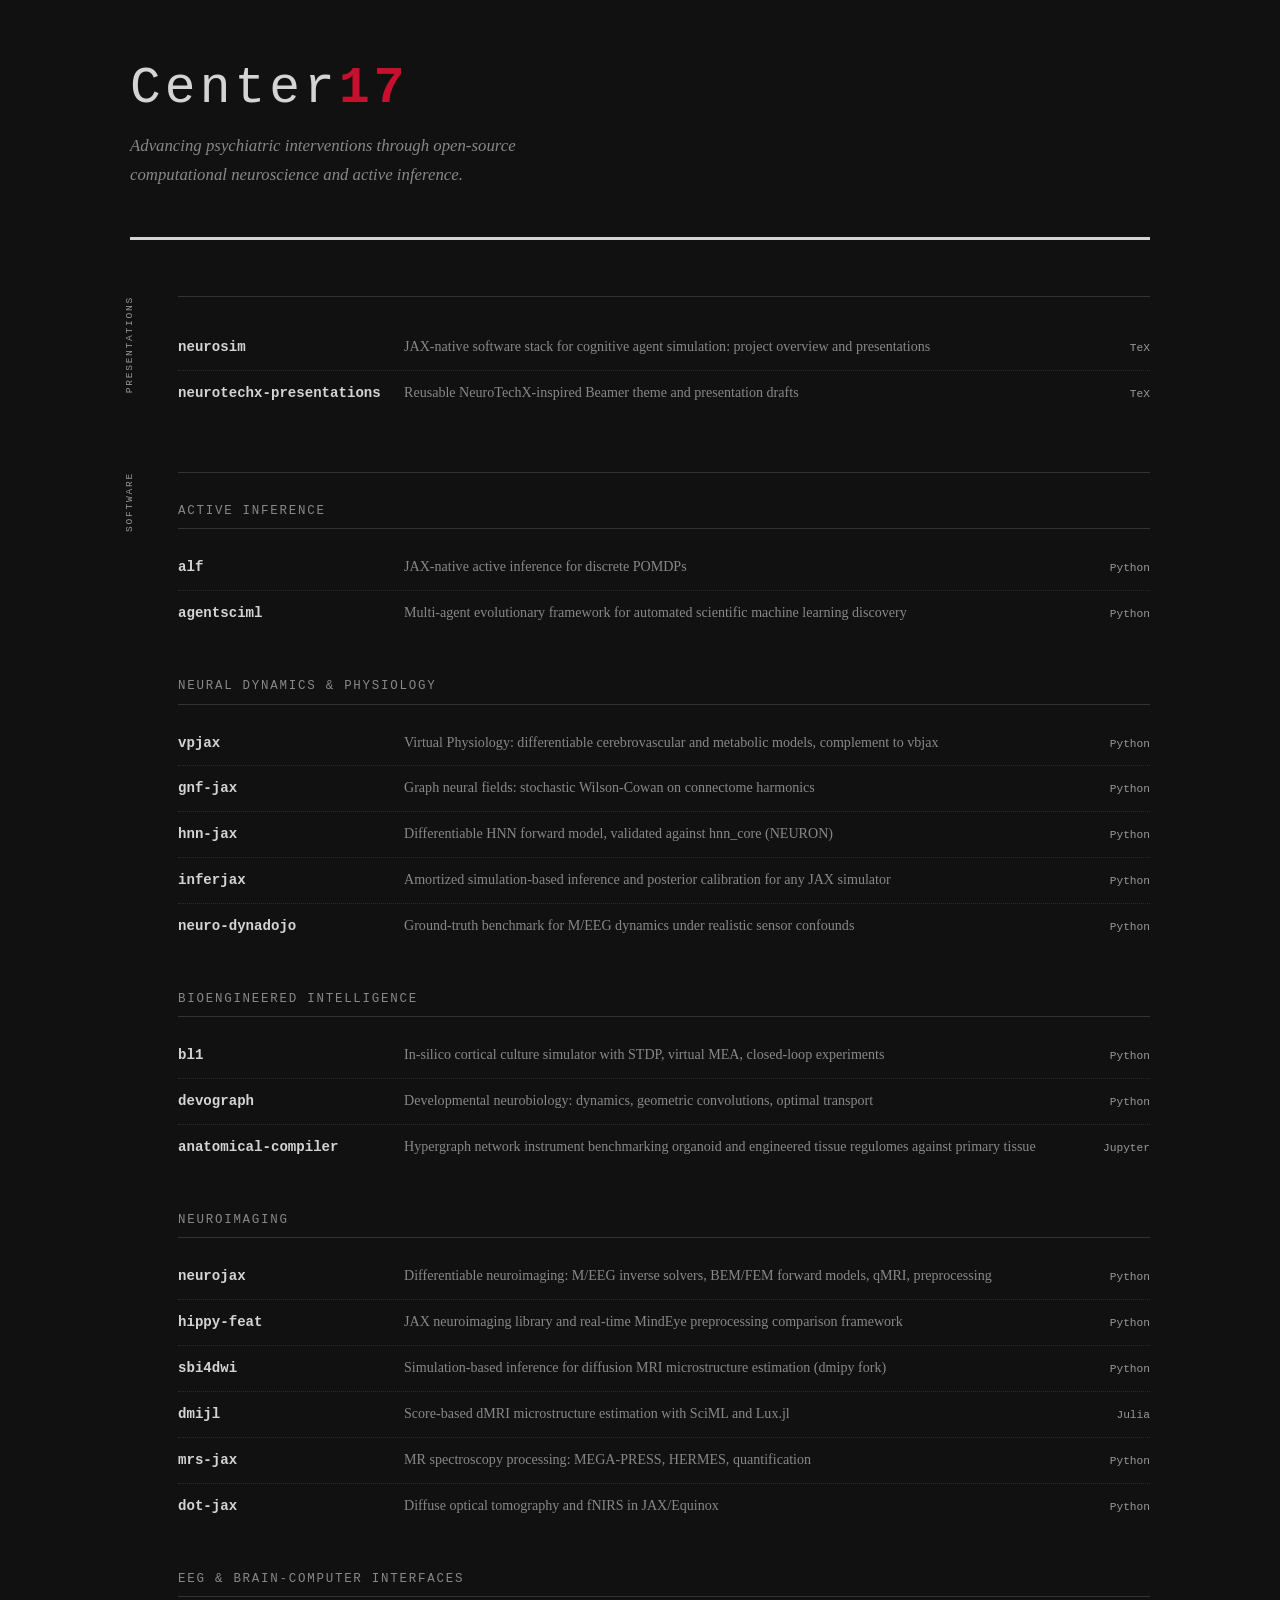
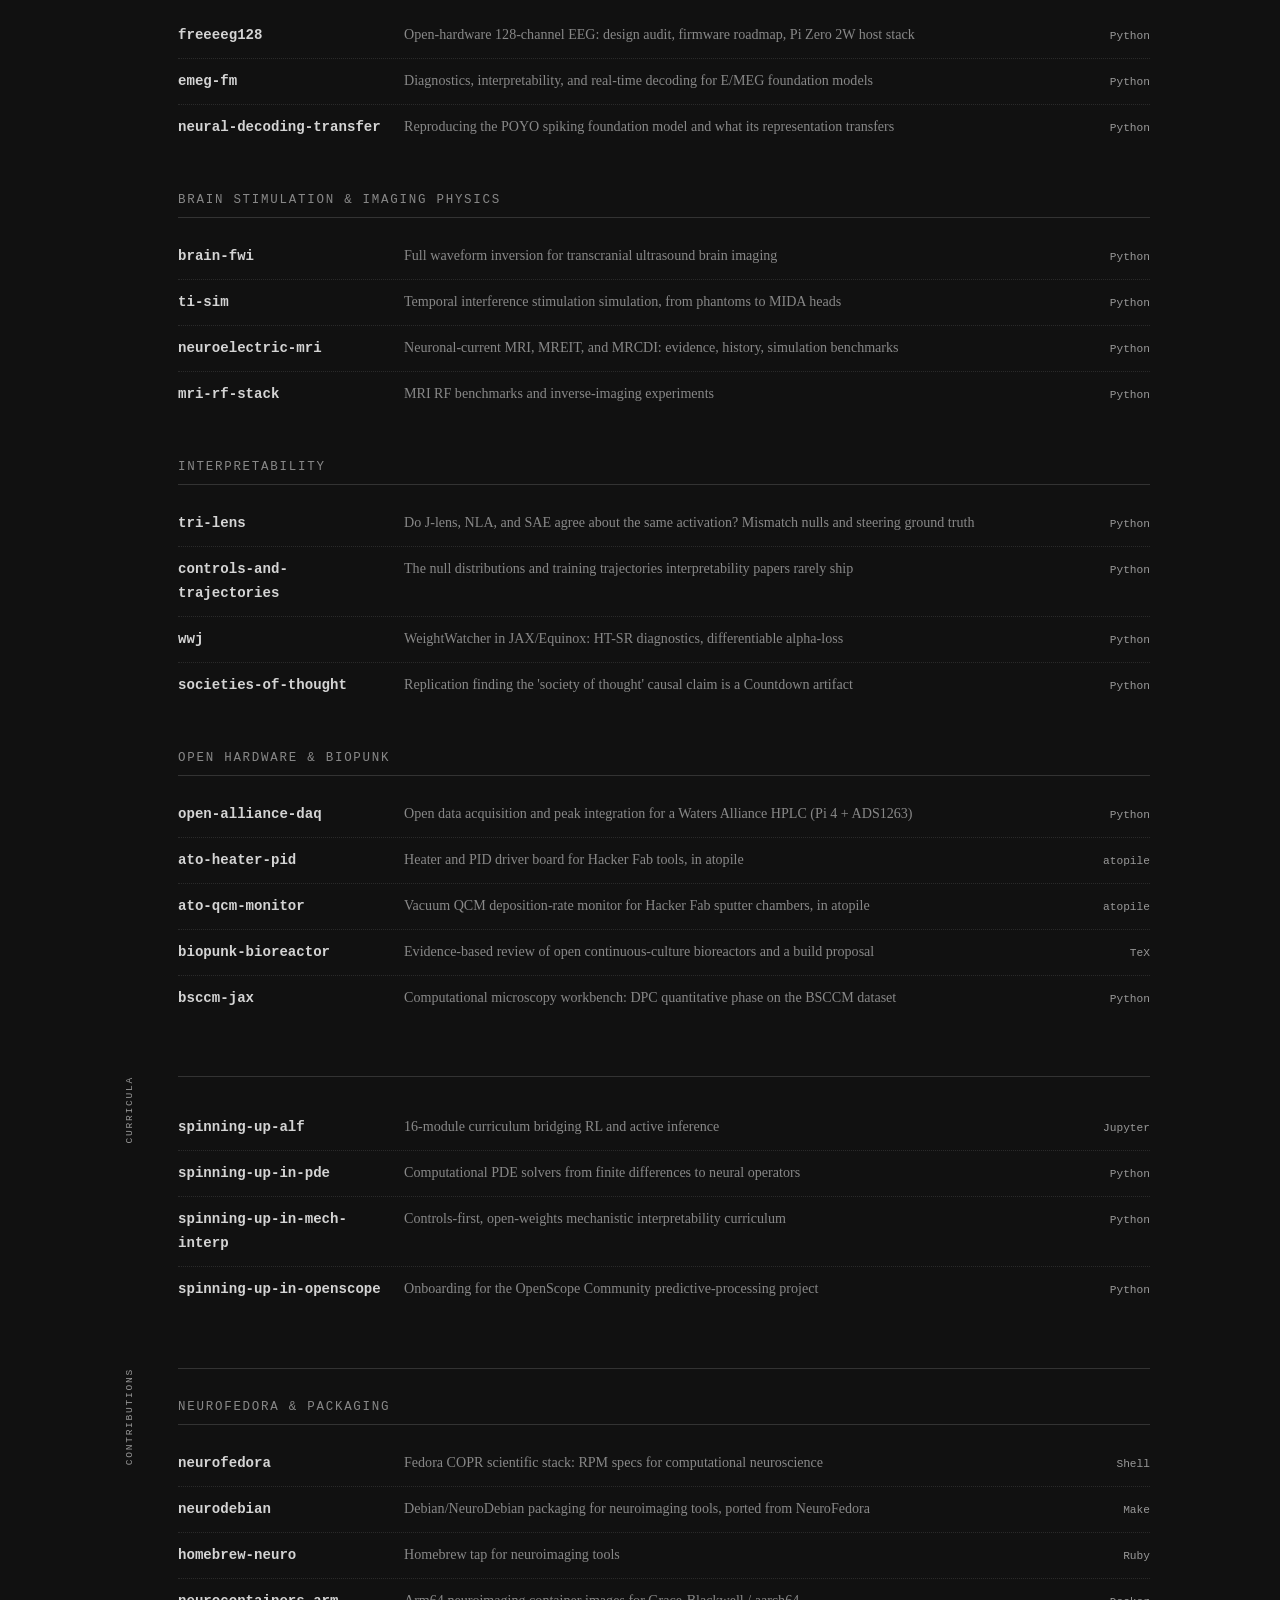
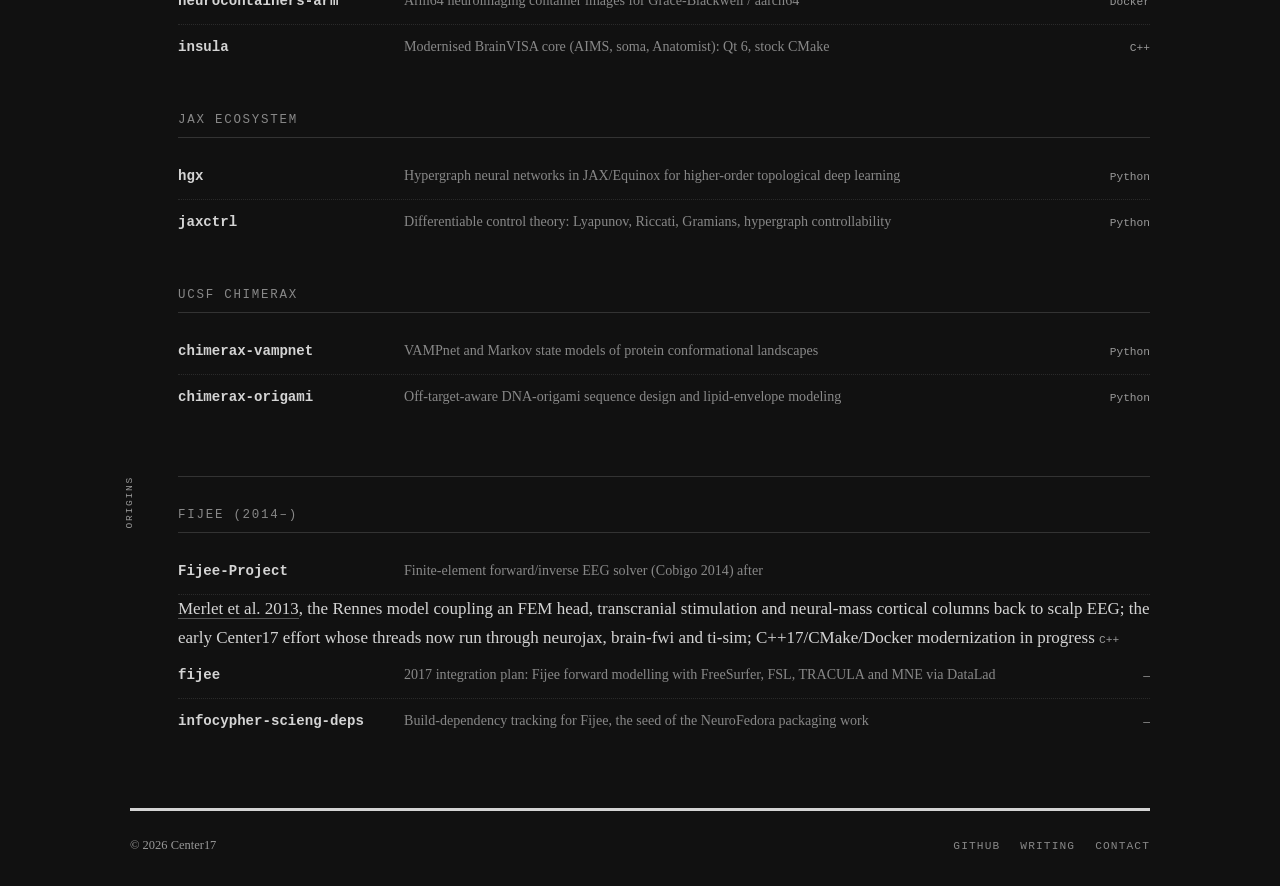
==== index.html @ ebf03fa2 "Cite Merlet et al. 2013 as the basis of Fijee Co-Authored-By: Claude Fable 5.1 <noreply@anthropic.co" ====
<!DOCTYPE html>
<html lang="en">
<head>
  <meta charset="UTF-8">
  <meta name="viewport" content="width=device-width, initial-scale=1.0">
  <title>Center17 — Advancing Psychiatric Interventions</title>
  <meta name="description" content="Center17: open-source software for advancing psychiatric interventions through computational neuroscience, active inference, and neuroimaging.">
  <style>
    @font-face {
      font-family: 'System';
      src: local('Iosevka'), local('PragmataPro'), local('IBM Plex Mono'), local('SF Mono'), local('Menlo'), local('Consolas');
    }

    * { margin: 0; padding: 0; box-sizing: border-box; }

    body {
      background: #111111;
      color: #d4d4d4;
      font-family: 'Palatino Linotype', Palatino, 'Book Antiqua', Georgia, serif;
      font-size: 17px;
      line-height: 1.7;
      -webkit-font-smoothing: antialiased;
    }

    ::selection {
      background: #c8102e;
      color: #fff;
    }

    a {
      color: inherit;
      text-decoration: none;
      border-bottom: 1px solid #555;
      transition: border-color 0.15s;
    }

    a:hover { border-bottom-color: #c8102e; }

    /* Layout: asymmetric two-column inspired by research posters */
    .page {
      max-width: 1100px;
      margin: 0 auto;
      padding: 60px 40px 80px;
    }

    /* Masthead */
    .masthead {
      padding-bottom: 48px;
      border-bottom: 3px solid #d4d4d4;
      margin-bottom: 56px;
    }

    .masthead h1 {
      font-family: 'System', 'IBM Plex Mono', 'SF Mono', Menlo, Consolas, monospace;
      font-size: 3.2rem;
      font-weight: 400;
      letter-spacing: 0.08em;
      line-height: 1.1;
      margin-bottom: 16px;
    }

    .masthead h1 .num {
      font-weight: 700;
      color: #c8102e;
    }

    .subtitle {
      font-size: 1.05rem;
      font-style: italic;
      color: #888;
      max-width: 420px;
    }

/* Section headings — rotated margin labels */
    .section {
      position: relative;
      margin-bottom: 56px;
      padding-left: 48px;
    }

    .section-label {
      position: absolute;
      left: -8px;
      top: 0;
      font-family: 'System', 'IBM Plex Mono', 'SF Mono', Menlo, Consolas, monospace;
      font-size: 0.6rem;
      text-transform: uppercase;
      letter-spacing: 0.18em;
      color: #999;
      writing-mode: vertical-lr;
      transform: rotate(180deg);
      white-space: nowrap;
    }

    .section-rule {
      width: 100%;
      height: 1px;
      background: #333;
      margin-bottom: 28px;
    }

    /* Category headers */
    .category {
      margin-bottom: 40px;
    }

    .category h3 {
      font-family: 'System', 'IBM Plex Mono', 'SF Mono', Menlo, Consolas, monospace;
      font-size: 0.78rem;
      font-weight: 400;
      text-transform: uppercase;
      letter-spacing: 0.14em;
      color: #888;
      margin-bottom: 16px;
      padding-bottom: 6px;
      border-bottom: 1px solid #333;
    }

    /* Project entries — tabular/index style, not cards */
    .project {
      display: grid;
      grid-template-columns: 210px 1fr 70px;
      gap: 16px;
      padding: 10px 0;
      border-bottom: 1px dotted #2a2a2a;
      align-items: baseline;
      text-decoration: none;
    }

    .project:last-child { border-bottom: none; }

    .project:hover .project-name { color: #c8102e; }

    .project-name {
      font-family: 'System', 'IBM Plex Mono', 'SF Mono', Menlo, Consolas, monospace;
      font-size: 0.88rem;
      font-weight: 700;
      transition: color 0.15s;
      overflow-wrap: anywhere;
    }

    .project-desc {
      font-size: 0.88rem;
      color: #888;
    }

    .project-lang {
      font-family: 'System', 'IBM Plex Mono', 'SF Mono', Menlo, Consolas, monospace;
      font-size: 0.7rem;
      color: #999;
      text-align: right;
    }

/* Footer */
    footer {
      margin-top: 64px;
      padding-top: 24px;
      border-top: 3px solid #d4d4d4;
      display: flex;
      justify-content: space-between;
      align-items: baseline;
      font-size: 0.78rem;
      color: #999;
    }

    footer nav {
      display: flex;
      gap: 20px;
    }

    footer nav a {
      font-family: 'System', 'IBM Plex Mono', 'SF Mono', Menlo, Consolas, monospace;
      font-size: 0.7rem;
      text-transform: uppercase;
      letter-spacing: 0.1em;
      color: #888;
      border-bottom: none;
    }

    footer nav a:hover { color: #c8102e; }

    /* Responsive */
    @media (max-width: 700px) {
      .page { padding: 32px 20px 48px; }

      .masthead {
        grid-template-columns: 1fr;
        gap: 24px;
      }

      .masthead h1 { font-size: 2.2rem; }

      .section { padding-left: 0; }

      .section-label {
        position: static;
        writing-mode: horizontal-tb;
        transform: none;
        margin-bottom: 12px;
        display: block;
      }

      .project {
        grid-template-columns: 1fr;
        gap: 2px;
        padding: 12px 0;
      }

      .project-lang { text-align: left; }

      footer { flex-direction: column; gap: 12px; }
    }
  </style>
</head>
<body>

<div class="page">
  <header class="masthead">
    <div>
      <h1>Center<span class="num">17</span></h1>
      <p class="subtitle">Advancing psychiatric interventions through open-source computational neuroscience and active inference.</p>
    </div>
  </header>

  <div class="section">
    <span class="section-label">Presentations</span>
    <div class="section-rule"></div>

    <div class="category">
      <a class="project" href="https://github.com/m9h/neurosim">
        <span class="project-name">neurosim</span>
        <span class="project-desc">JAX-native software stack for cognitive agent simulation: project overview and presentations</span>
        <span class="project-lang">TeX</span>
      </a>
      <a class="project" href="https://github.com/m9h/neurotechx-presentations">
        <span class="project-name">neurotechx-presentations</span>
        <span class="project-desc">Reusable NeuroTechX-inspired Beamer theme and presentation drafts</span>
        <span class="project-lang">TeX</span>
      </a>
    </div>
  </div>

  <div class="section">
    <span class="section-label">Software</span>
    <div class="section-rule"></div>

    <div class="category">
      <h3>Active Inference</h3>
      <a class="project" href="https://github.com/m9h/alf">
        <span class="project-name">alf</span>
        <span class="project-desc">JAX-native active inference for discrete POMDPs</span>
        <span class="project-lang">Python</span>
      </a>
      <a class="project" href="https://github.com/m9h/agentsciml">
        <span class="project-name">agentsciml</span>
        <span class="project-desc">Multi-agent evolutionary framework for automated scientific machine learning discovery</span>
        <span class="project-lang">Python</span>
      </a>
    </div>

    <div class="category">
      <h3>Neural Dynamics &amp; Physiology</h3>
      <a class="project" href="https://github.com/m9h/vpjax">
        <span class="project-name">vpjax</span>
        <span class="project-desc">Virtual Physiology: differentiable cerebrovascular and metabolic models, complement to vbjax</span>
        <span class="project-lang">Python</span>
      </a>
      <a class="project" href="https://github.com/m9h/gnf-jax">
        <span class="project-name">gnf-jax</span>
        <span class="project-desc">Graph neural fields: stochastic Wilson-Cowan on connectome harmonics</span>
        <span class="project-lang">Python</span>
      </a>
      <a class="project" href="https://github.com/m9h/hnn-jax">
        <span class="project-name">hnn-jax</span>
        <span class="project-desc">Differentiable HNN forward model, validated against hnn_core (NEURON)</span>
        <span class="project-lang">Python</span>
      </a>
      <a class="project" href="https://github.com/m9h/inferjax">
        <span class="project-name">inferjax</span>
        <span class="project-desc">Amortized simulation-based inference and posterior calibration for any JAX simulator</span>
        <span class="project-lang">Python</span>
      </a>
      <a class="project" href="https://github.com/m9h/neuro-dynadojo">
        <span class="project-name">neuro-dynadojo</span>
        <span class="project-desc">Ground-truth benchmark for M/EEG dynamics under realistic sensor confounds</span>
        <span class="project-lang">Python</span>
      </a>
    </div>

    <div class="category">
      <h3>Bioengineered Intelligence</h3>
      <a class="project" href="https://github.com/m9h/bl1">
        <span class="project-name">bl1</span>
        <span class="project-desc">In-silico cortical culture simulator with STDP, virtual MEA, closed-loop experiments</span>
        <span class="project-lang">Python</span>
      </a>
      <a class="project" href="https://github.com/m9h/devograph">
        <span class="project-name">devograph</span>
        <span class="project-desc">Developmental neurobiology: dynamics, geometric convolutions, optimal transport</span>
        <span class="project-lang">Python</span>
      </a>
      <a class="project" href="https://github.com/m9h/anatomical-compiler">
        <span class="project-name">anatomical-compiler</span>
        <span class="project-desc">Hypergraph network instrument benchmarking organoid and engineered tissue regulomes against primary tissue</span>
        <span class="project-lang">Jupyter</span>
      </a>
    </div>

    <div class="category">
      <h3>Neuroimaging</h3>
      <a class="project" href="https://github.com/m9h/neurojax">
        <span class="project-name">neurojax</span>
        <span class="project-desc">Differentiable neuroimaging: M/EEG inverse solvers, BEM/FEM forward models, qMRI, preprocessing</span>
        <span class="project-lang">Python</span>
      </a>
      <a class="project" href="https://github.com/m9h/hippy-feat">
        <span class="project-name">hippy-feat</span>
        <span class="project-desc">JAX neuroimaging library and real-time MindEye preprocessing comparison framework</span>
        <span class="project-lang">Python</span>
      </a>
      <a class="project" href="https://github.com/m9h/sbi4dwi">
        <span class="project-name">sbi4dwi</span>
        <span class="project-desc">Simulation-based inference for diffusion MRI microstructure estimation (dmipy fork)</span>
        <span class="project-lang">Python</span>
      </a>
      <a class="project" href="https://github.com/m9h/dmijl">
        <span class="project-name">dmijl</span>
        <span class="project-desc">Score-based dMRI microstructure estimation with SciML and Lux.jl</span>
        <span class="project-lang">Julia</span>
      </a>
      <a class="project" href="https://github.com/m9h/mrs-jax">
        <span class="project-name">mrs-jax</span>
        <span class="project-desc">MR spectroscopy processing: MEGA-PRESS, HERMES, quantification</span>
        <span class="project-lang">Python</span>
      </a>
      <a class="project" href="https://github.com/m9h/dot-jax">
        <span class="project-name">dot-jax</span>
        <span class="project-desc">Diffuse optical tomography and fNIRS in JAX/Equinox</span>
        <span class="project-lang">Python</span>
      </a>
    </div>

    <div class="category">
      <h3>EEG &amp; Brain-Computer Interfaces</h3>
      <a class="project" href="https://github.com/m9h/freeeeg128">
        <span class="project-name">freeeeg128</span>
        <span class="project-desc">Open-hardware 128-channel EEG: design audit, firmware roadmap, Pi Zero 2W host stack</span>
        <span class="project-lang">Python</span>
      </a>
      <a class="project" href="https://github.com/m9h/emeg-fm">
        <span class="project-name">emeg-fm</span>
        <span class="project-desc">Diagnostics, interpretability, and real-time decoding for E/MEG foundation models</span>
        <span class="project-lang">Python</span>
      </a>
      <a class="project" href="https://github.com/m9h/neural-decoding-transfer">
        <span class="project-name">neural-decoding-transfer</span>
        <span class="project-desc">Reproducing the POYO spiking foundation model and what its representation transfers</span>
        <span class="project-lang">Python</span>
      </a>
    </div>

    <div class="category">
      <h3>Brain Stimulation &amp; Imaging Physics</h3>
      <a class="project" href="https://github.com/m9h/brain-fwi">
        <span class="project-name">brain-fwi</span>
        <span class="project-desc">Full waveform inversion for transcranial ultrasound brain imaging</span>
        <span class="project-lang">Python</span>
      </a>
      <a class="project" href="https://github.com/m9h/ti-sim">
        <span class="project-name">ti-sim</span>
        <span class="project-desc">Temporal interference stimulation simulation, from phantoms to MIDA heads</span>
        <span class="project-lang">Python</span>
      </a>
      <a class="project" href="https://github.com/m9h/neuroelectric-mri">
        <span class="project-name">neuroelectric-mri</span>
        <span class="project-desc">Neuronal-current MRI, MREIT, and MRCDI: evidence, history, simulation benchmarks</span>
        <span class="project-lang">Python</span>
      </a>
      <a class="project" href="https://github.com/m9h/mri-rf-stack">
        <span class="project-name">mri-rf-stack</span>
        <span class="project-desc">MRI RF benchmarks and inverse-imaging experiments</span>
        <span class="project-lang">Python</span>
      </a>
    </div>

    <div class="category">
      <h3>Interpretability</h3>
      <a class="project" href="https://github.com/m9h/tri-lens">
        <span class="project-name">tri-lens</span>
        <span class="project-desc">Do J-lens, NLA, and SAE agree about the same activation? Mismatch nulls and steering ground truth</span>
        <span class="project-lang">Python</span>
      </a>
      <a class="project" href="https://github.com/m9h/controls-and-trajectories">
        <span class="project-name">controls-and-trajectories</span>
        <span class="project-desc">The null distributions and training trajectories interpretability papers rarely ship</span>
        <span class="project-lang">Python</span>
      </a>
      <a class="project" href="https://github.com/m9h/wwj">
        <span class="project-name">wwj</span>
        <span class="project-desc">WeightWatcher in JAX/Equinox: HT-SR diagnostics, differentiable alpha-loss</span>
        <span class="project-lang">Python</span>
      </a>
      <a class="project" href="https://github.com/m9h/societies-of-thought">
        <span class="project-name">societies-of-thought</span>
        <span class="project-desc">Replication finding the 'society of thought' causal claim is a Countdown artifact</span>
        <span class="project-lang">Python</span>
      </a>
    </div>

    <div class="category">
      <h3>Open Hardware &amp; Biopunk</h3>
      <a class="project" href="https://github.com/m9h/open-alliance-daq">
        <span class="project-name">open-alliance-daq</span>
        <span class="project-desc">Open data acquisition and peak integration for a Waters Alliance HPLC (Pi 4 + ADS1263)</span>
        <span class="project-lang">Python</span>
      </a>
      <a class="project" href="https://github.com/m9h/ato-heater-pid">
        <span class="project-name">ato-heater-pid</span>
        <span class="project-desc">Heater and PID driver board for Hacker Fab tools, in atopile</span>
        <span class="project-lang">atopile</span>
      </a>
      <a class="project" href="https://github.com/m9h/ato-qcm-monitor">
        <span class="project-name">ato-qcm-monitor</span>
        <span class="project-desc">Vacuum QCM deposition-rate monitor for Hacker Fab sputter chambers, in atopile</span>
        <span class="project-lang">atopile</span>
      </a>
      <a class="project" href="https://github.com/m9h/biopunk-bioreactor">
        <span class="project-name">biopunk-bioreactor</span>
        <span class="project-desc">Evidence-based review of open continuous-culture bioreactors and a build proposal</span>
        <span class="project-lang">TeX</span>
      </a>
      <a class="project" href="https://github.com/m9h/bsccm-jax">
        <span class="project-name">bsccm-jax</span>
        <span class="project-desc">Computational microscopy workbench: DPC quantitative phase on the BSCCM dataset</span>
        <span class="project-lang">Python</span>
      </a>
    </div>
  </div>

  <div class="section">
    <span class="section-label">Curricula</span>
    <div class="section-rule"></div>

    <div class="category">
      <a class="project" href="https://github.com/m9h/spinning-up-alf">
        <span class="project-name">spinning-up-alf</span>
        <span class="project-desc">16-module curriculum bridging RL and active inference</span>
        <span class="project-lang">Jupyter</span>
      </a>
      <a class="project" href="https://github.com/m9h/spinning-up-in-pde">
        <span class="project-name">spinning-up-in-pde</span>
        <span class="project-desc">Computational PDE solvers from finite differences to neural operators</span>
        <span class="project-lang">Python</span>
      </a>
      <a class="project" href="https://github.com/m9h/spinning-up-in-mech-interp">
        <span class="project-name">spinning-up-in-mech-interp</span>
        <span class="project-desc">Controls-first, open-weights mechanistic interpretability curriculum</span>
        <span class="project-lang">Python</span>
      </a>
      <a class="project" href="https://github.com/m9h/spinning-up-in-openscope">
        <span class="project-name">spinning-up-in-openscope</span>
        <span class="project-desc">Onboarding for the OpenScope Community predictive-processing project</span>
        <span class="project-lang">Python</span>
      </a>
    </div>
  </div>

  <div class="section">
    <span class="section-label">Contributions</span>
    <div class="section-rule"></div>

    <div class="category">
      <h3>NeuroFedora &amp; Packaging</h3>
      <a class="project" href="https://github.com/m9h/neurofedora">
        <span class="project-name">neurofedora</span>
        <span class="project-desc">Fedora COPR scientific stack: RPM specs for computational neuroscience</span>
        <span class="project-lang">Shell</span>
      </a>
      <a class="project" href="https://github.com/m9h/neurodebian">
        <span class="project-name">neurodebian</span>
        <span class="project-desc">Debian/NeuroDebian packaging for neuroimaging tools, ported from NeuroFedora</span>
        <span class="project-lang">Make</span>
      </a>
      <a class="project" href="https://github.com/m9h/homebrew-neuro">
        <span class="project-name">homebrew-neuro</span>
        <span class="project-desc">Homebrew tap for neuroimaging tools</span>
        <span class="project-lang">Ruby</span>
      </a>
      <a class="project" href="https://github.com/m9h/neurocontainers-arm">
        <span class="project-name">neurocontainers-arm</span>
        <span class="project-desc">Arm64 neuroimaging container images for Grace-Blackwell / aarch64</span>
        <span class="project-lang">Docker</span>
      </a>
      <a class="project" href="https://github.com/m9h/insula">
        <span class="project-name">insula</span>
        <span class="project-desc">Modernised BrainVISA core (AIMS, soma, Anatomist): Qt 6, stock CMake</span>
        <span class="project-lang">C++</span>
      </a>
    </div>

    <div class="category">
      <h3>JAX Ecosystem</h3>
      <a class="project" href="https://github.com/m9h/hgx">
        <span class="project-name">hgx</span>
        <span class="project-desc">Hypergraph neural networks in JAX/Equinox for higher-order topological deep learning</span>
        <span class="project-lang">Python</span>
      </a>
      <a class="project" href="https://github.com/m9h/jaxctrl">
        <span class="project-name">jaxctrl</span>
        <span class="project-desc">Differentiable control theory: Lyapunov, Riccati, Gramians, hypergraph controllability</span>
        <span class="project-lang">Python</span>
      </a>
    </div>

    <div class="category">
      <h3>UCSF ChimeraX</h3>
      <a class="project" href="https://github.com/m9h/chimerax-vampnet">
        <span class="project-name">chimerax-vampnet</span>
        <span class="project-desc">VAMPnet and Markov state models of protein conformational landscapes</span>
        <span class="project-lang">Python</span>
      </a>
      <a class="project" href="https://github.com/m9h/chimerax-origami">
        <span class="project-name">chimerax-origami</span>
        <span class="project-desc">Off-target-aware DNA-origami sequence design and lipid-envelope modeling</span>
        <span class="project-lang">Python</span>
      </a>
    </div>
  </div>

  <div class="section">
    <span class="section-label">Origins</span>
    <div class="section-rule"></div>

    <div class="category">
      <h3>Fijee (2014&ndash;)</h3>
      <a class="project" href="https://github.com/m9h/Fijee-Project">
        <span class="project-name">Fijee-Project</span>
        <span class="project-desc">Finite-element forward/inverse EEG solver (Cobigo 2014) after <a href="https://doi.org/10.1371/journal.pone.0057330">Merlet et al. 2013</a>, the Rennes model coupling an FEM head, transcranial stimulation and neural-mass cortical columns back to scalp EEG; the early Center17 effort whose threads now run through neurojax, brain-fwi and ti-sim; C++17/CMake/Docker modernization in progress</span>
        <span class="project-lang">C++</span>
      </a>
      <a class="project" href="https://github.com/m9h/fijee">
        <span class="project-name">fijee</span>
        <span class="project-desc">2017 integration plan: Fijee forward modelling with FreeSurfer, FSL, TRACULA and MNE via DataLad</span>
        <span class="project-lang">&mdash;</span>
      </a>
      <a class="project" href="https://github.com/m9h/infocypher-scieng-deps">
        <span class="project-name">infocypher-scieng-deps</span>
        <span class="project-desc">Build-dependency tracking for Fijee, the seed of the NeuroFedora packaging work</span>
        <span class="project-lang">&mdash;</span>
      </a>
    </div>
  </div>

  <footer>
    <span>&copy; 2026 Center17</span>
    <nav>
      <a href="https://github.com/m9h">GitHub</a>
      <a href="https://center17.org">Writing</a>
      <a href="https://twitter.com/mhough">Contact</a>
    </nav>
  </footer>
</div>

</body>
</html>
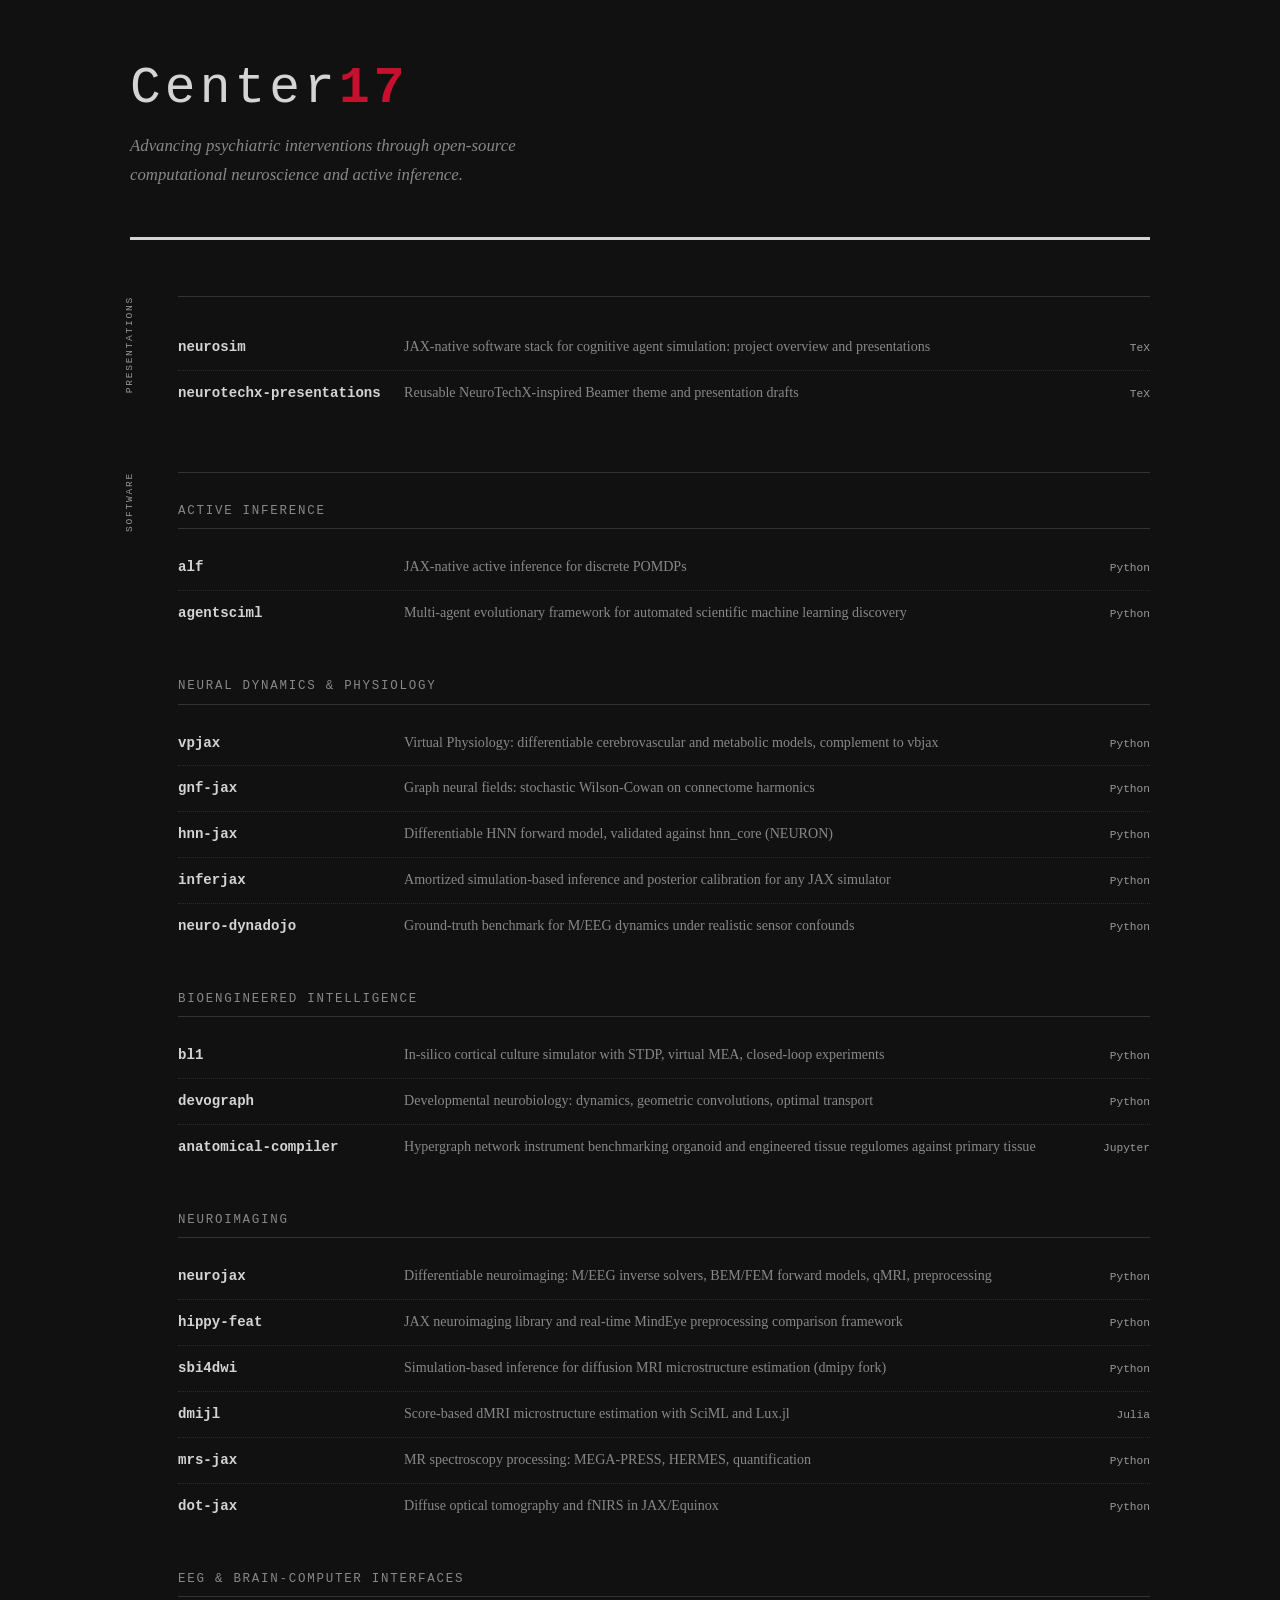
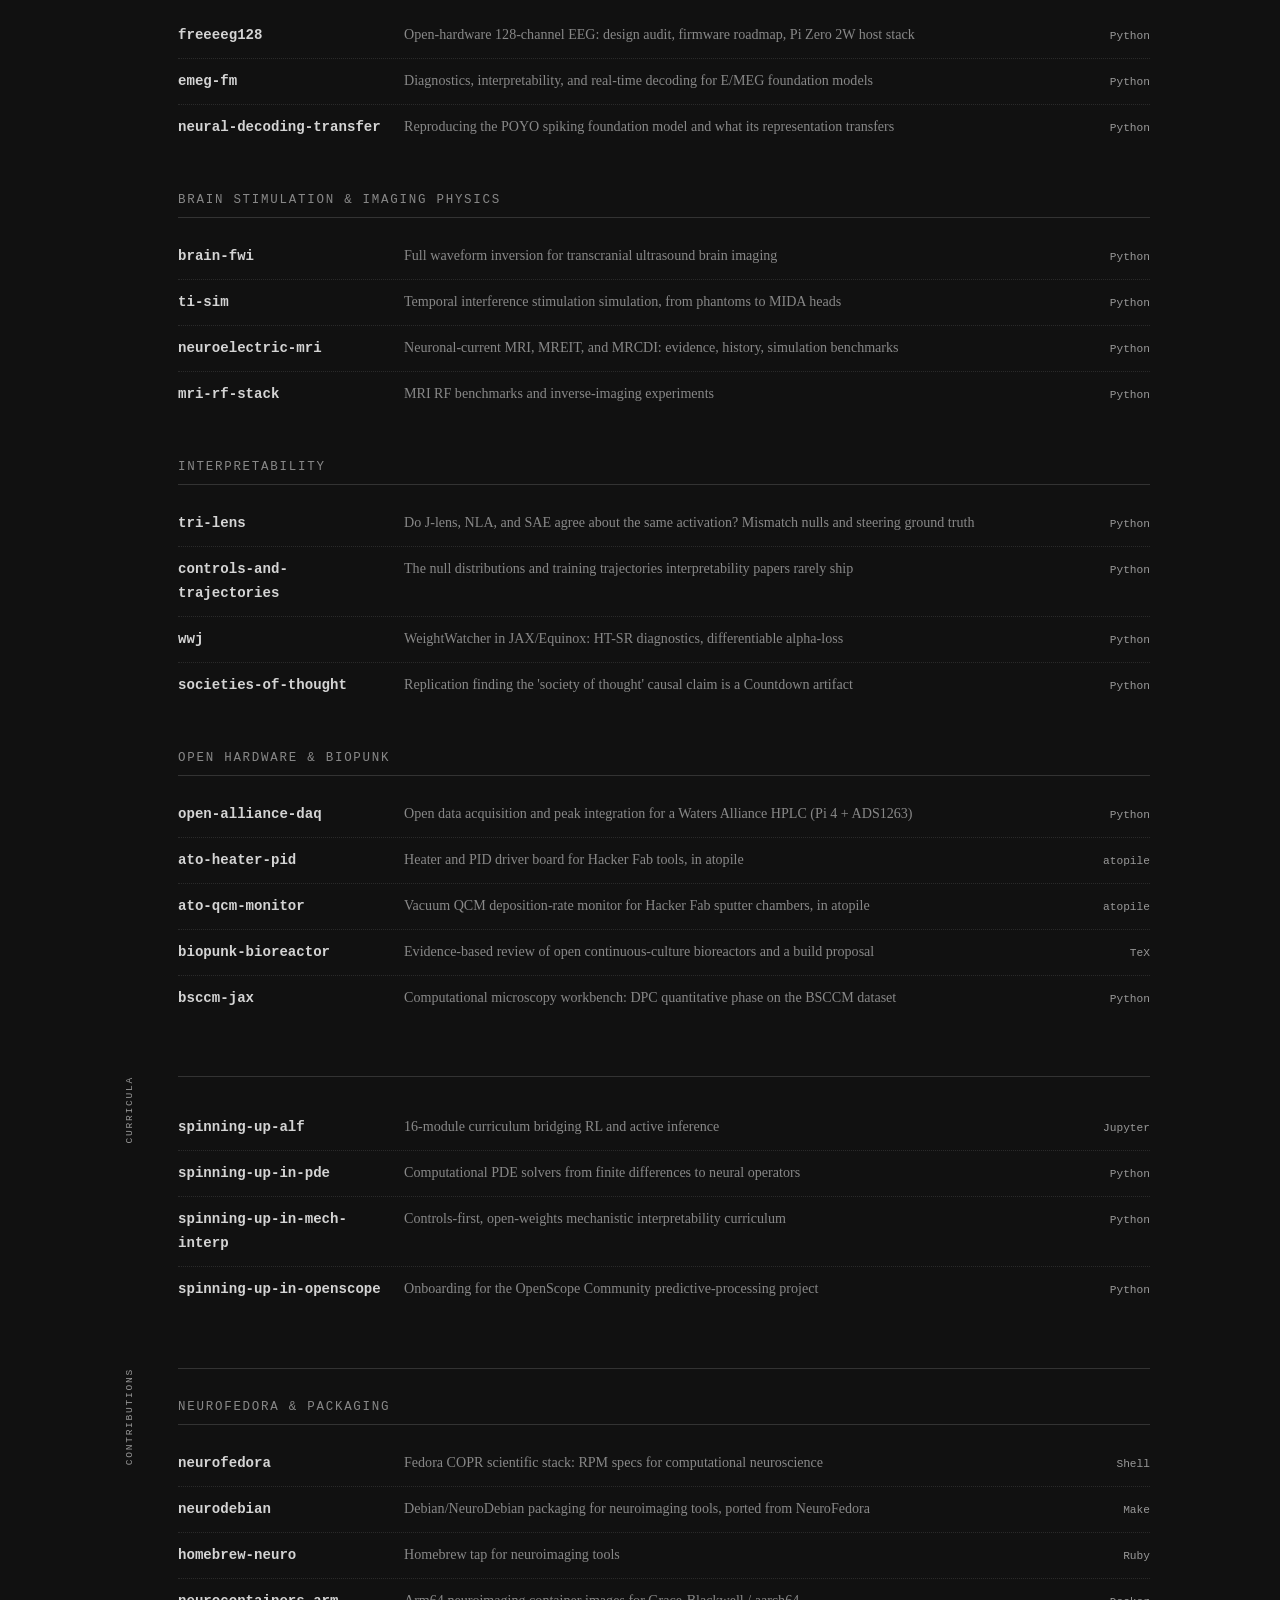
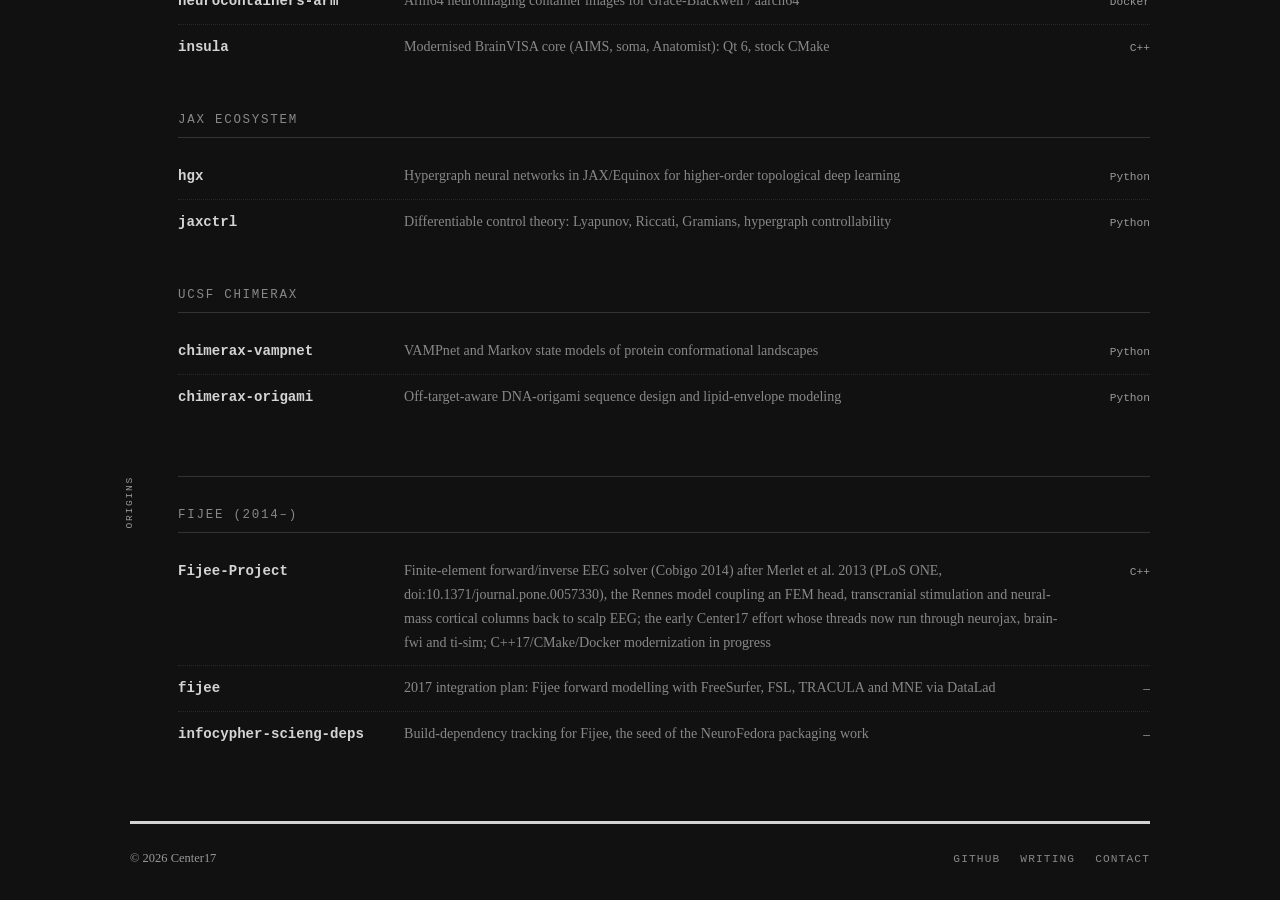
==== commit 1a89825a: "Avoid nested anchor in Fijee entry Co-Authored-By: Claude Fable 5.1 <noreply@anthropic.com> Claude-S" ====
--- a/index.html
+++ b/index.html
@@ -535,7 +535,7 @@
       <h3>Fijee (2014&ndash;)</h3>
       <a class="project" href="https://github.com/m9h/Fijee-Project">
         <span class="project-name">Fijee-Project</span>
-        <span class="project-desc">Finite-element forward/inverse EEG solver (Cobigo 2014) after <a href="https://doi.org/10.1371/journal.pone.0057330">Merlet et al. 2013</a>, the Rennes model coupling an FEM head, transcranial stimulation and neural-mass cortical columns back to scalp EEG; the early Center17 effort whose threads now run through neurojax, brain-fwi and ti-sim; C++17/CMake/Docker modernization in progress</span>
+        <span class="project-desc">Finite-element forward/inverse EEG solver (Cobigo 2014) after Merlet et al. 2013 (PLoS ONE, doi:10.1371/journal.pone.0057330), the Rennes model coupling an FEM head, transcranial stimulation and neural-mass cortical columns back to scalp EEG; the early Center17 effort whose threads now run through neurojax, brain-fwi and ti-sim; C++17/CMake/Docker modernization in progress</span>
         <span class="project-lang">C++</span>
       </a>
       <a class="project" href="https://github.com/m9h/fijee">
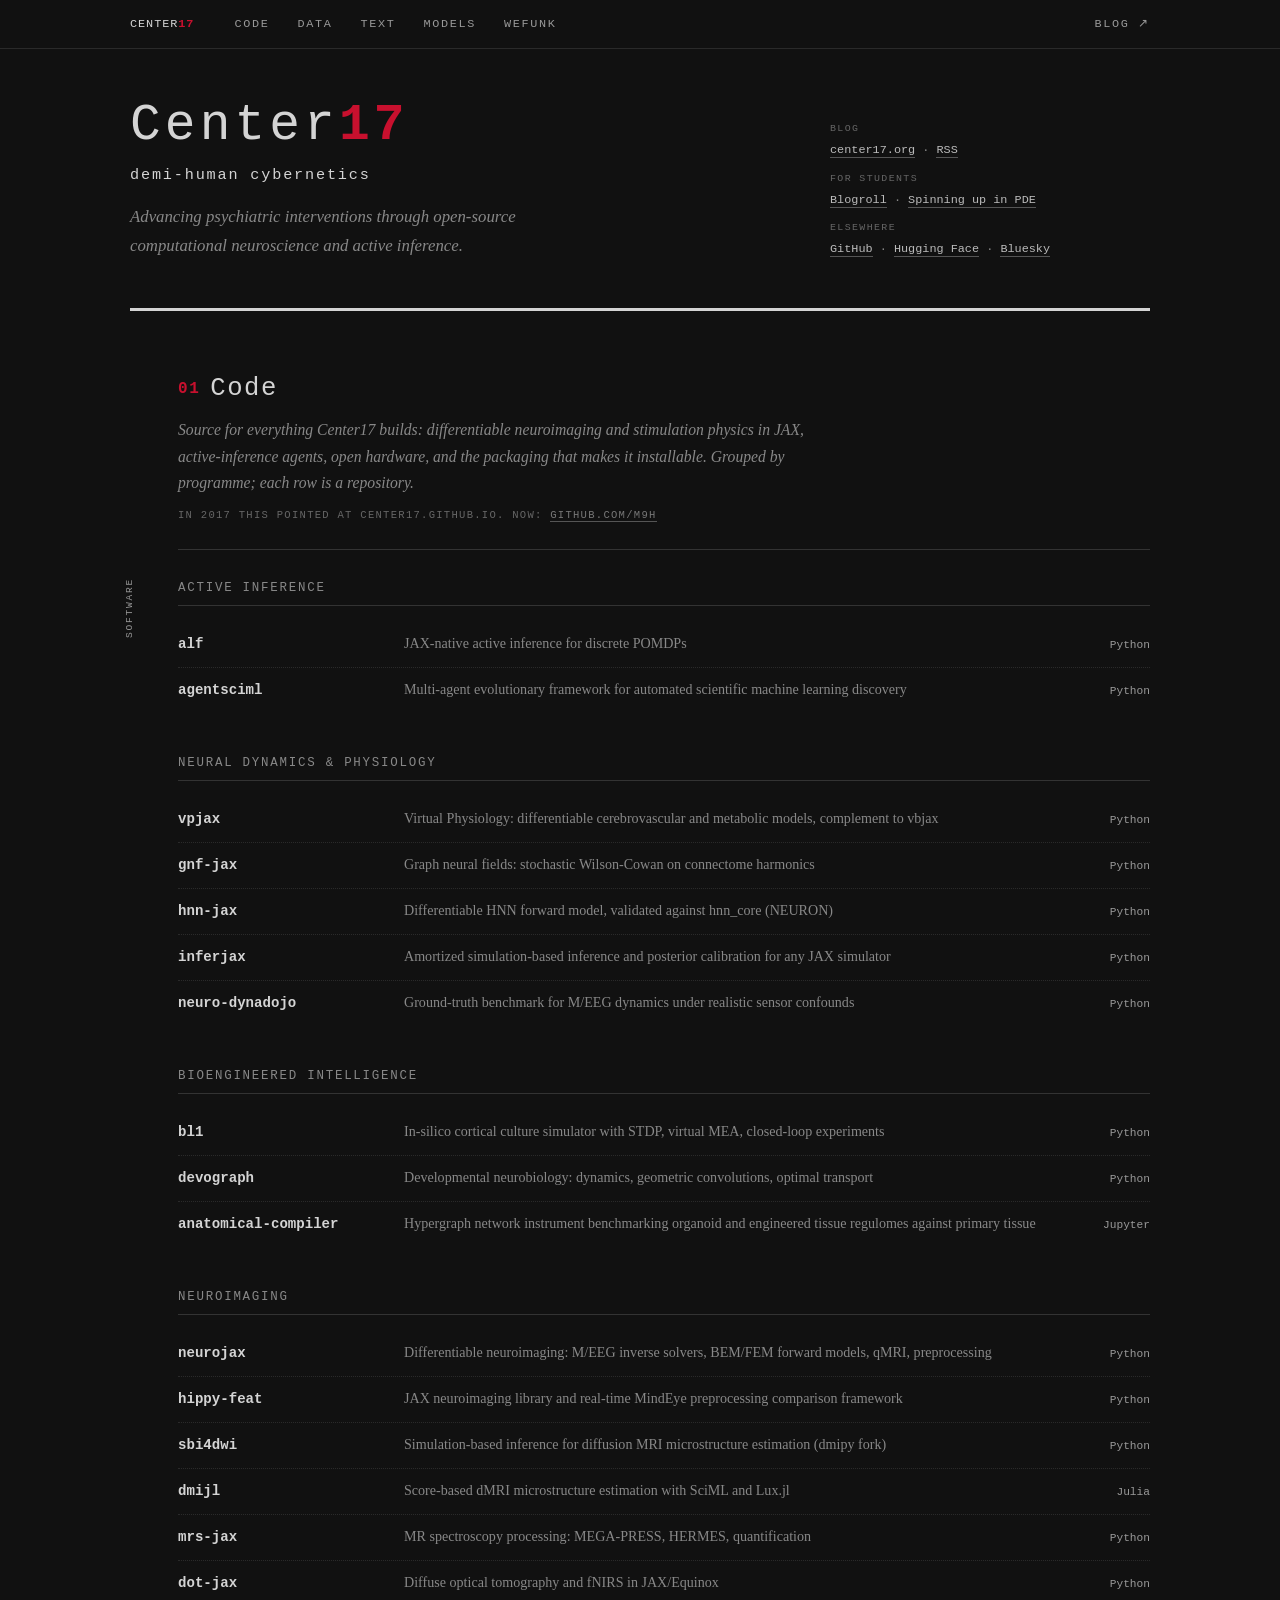
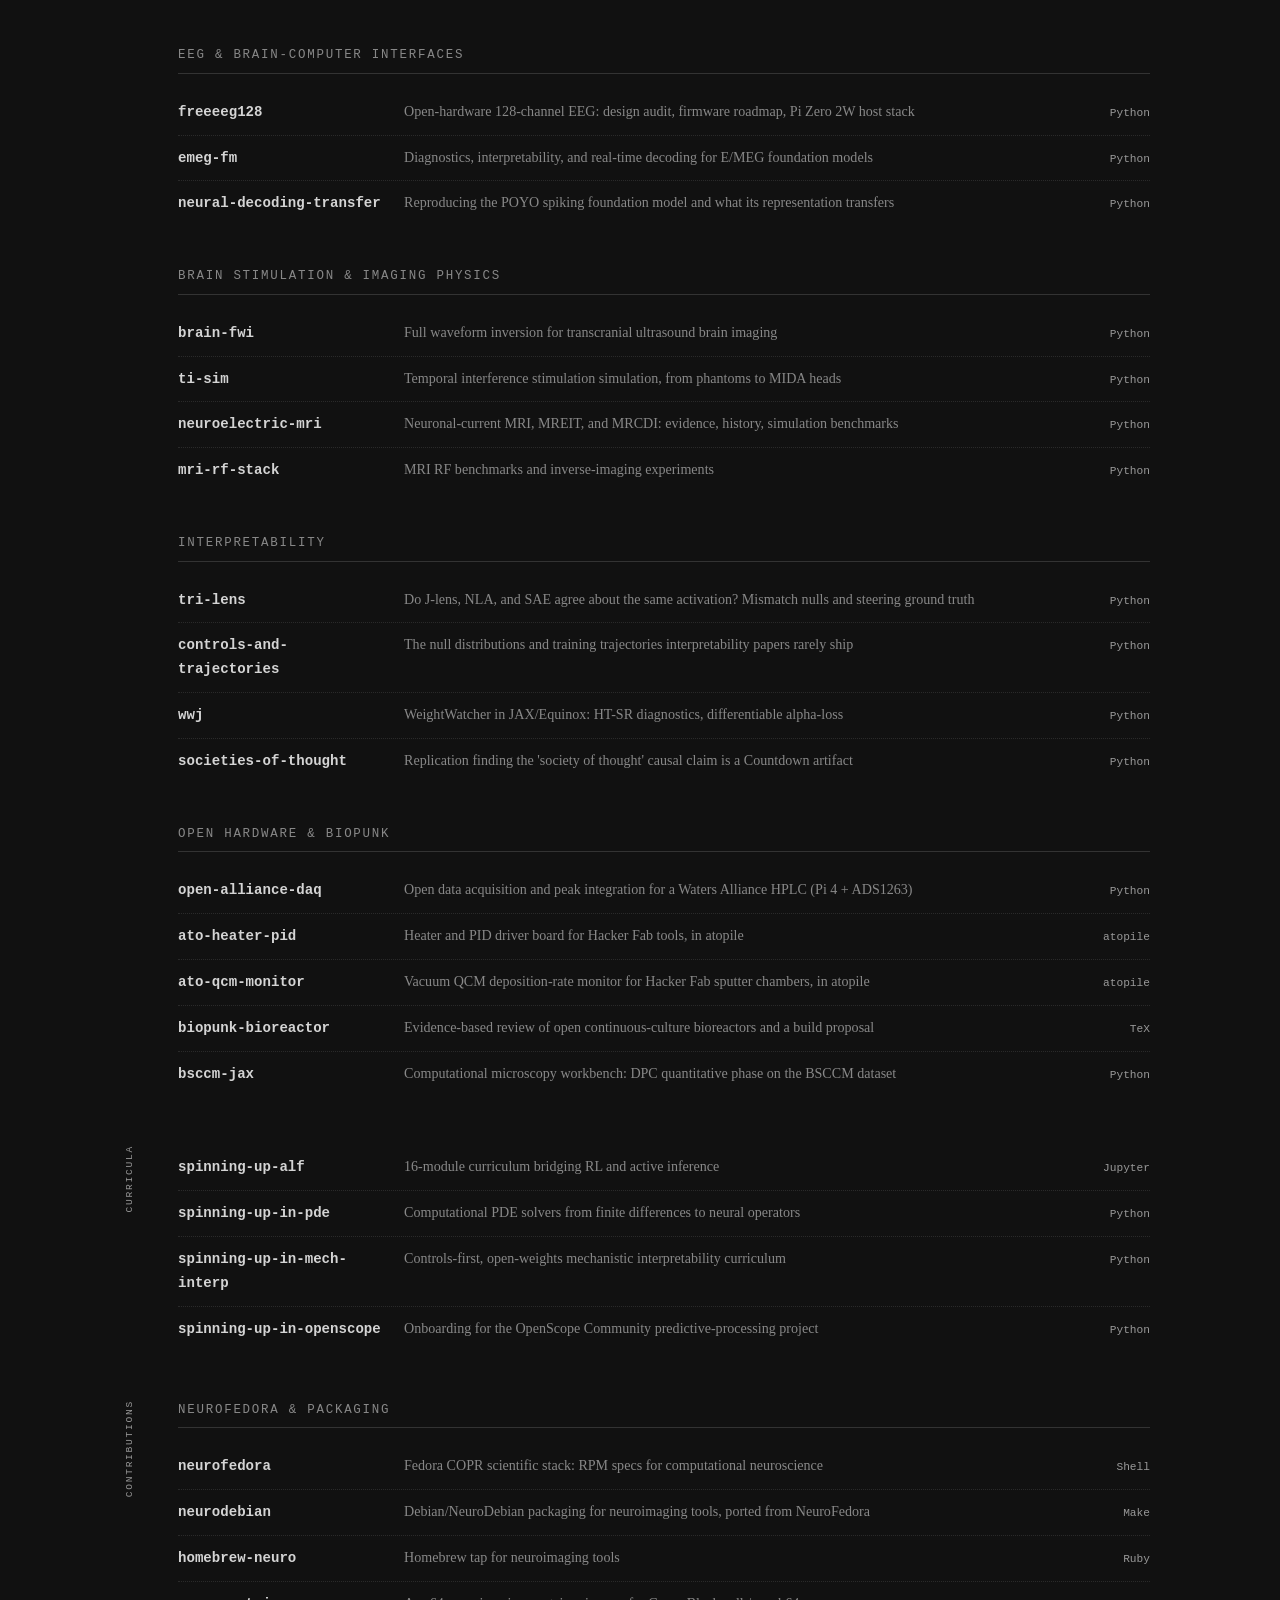
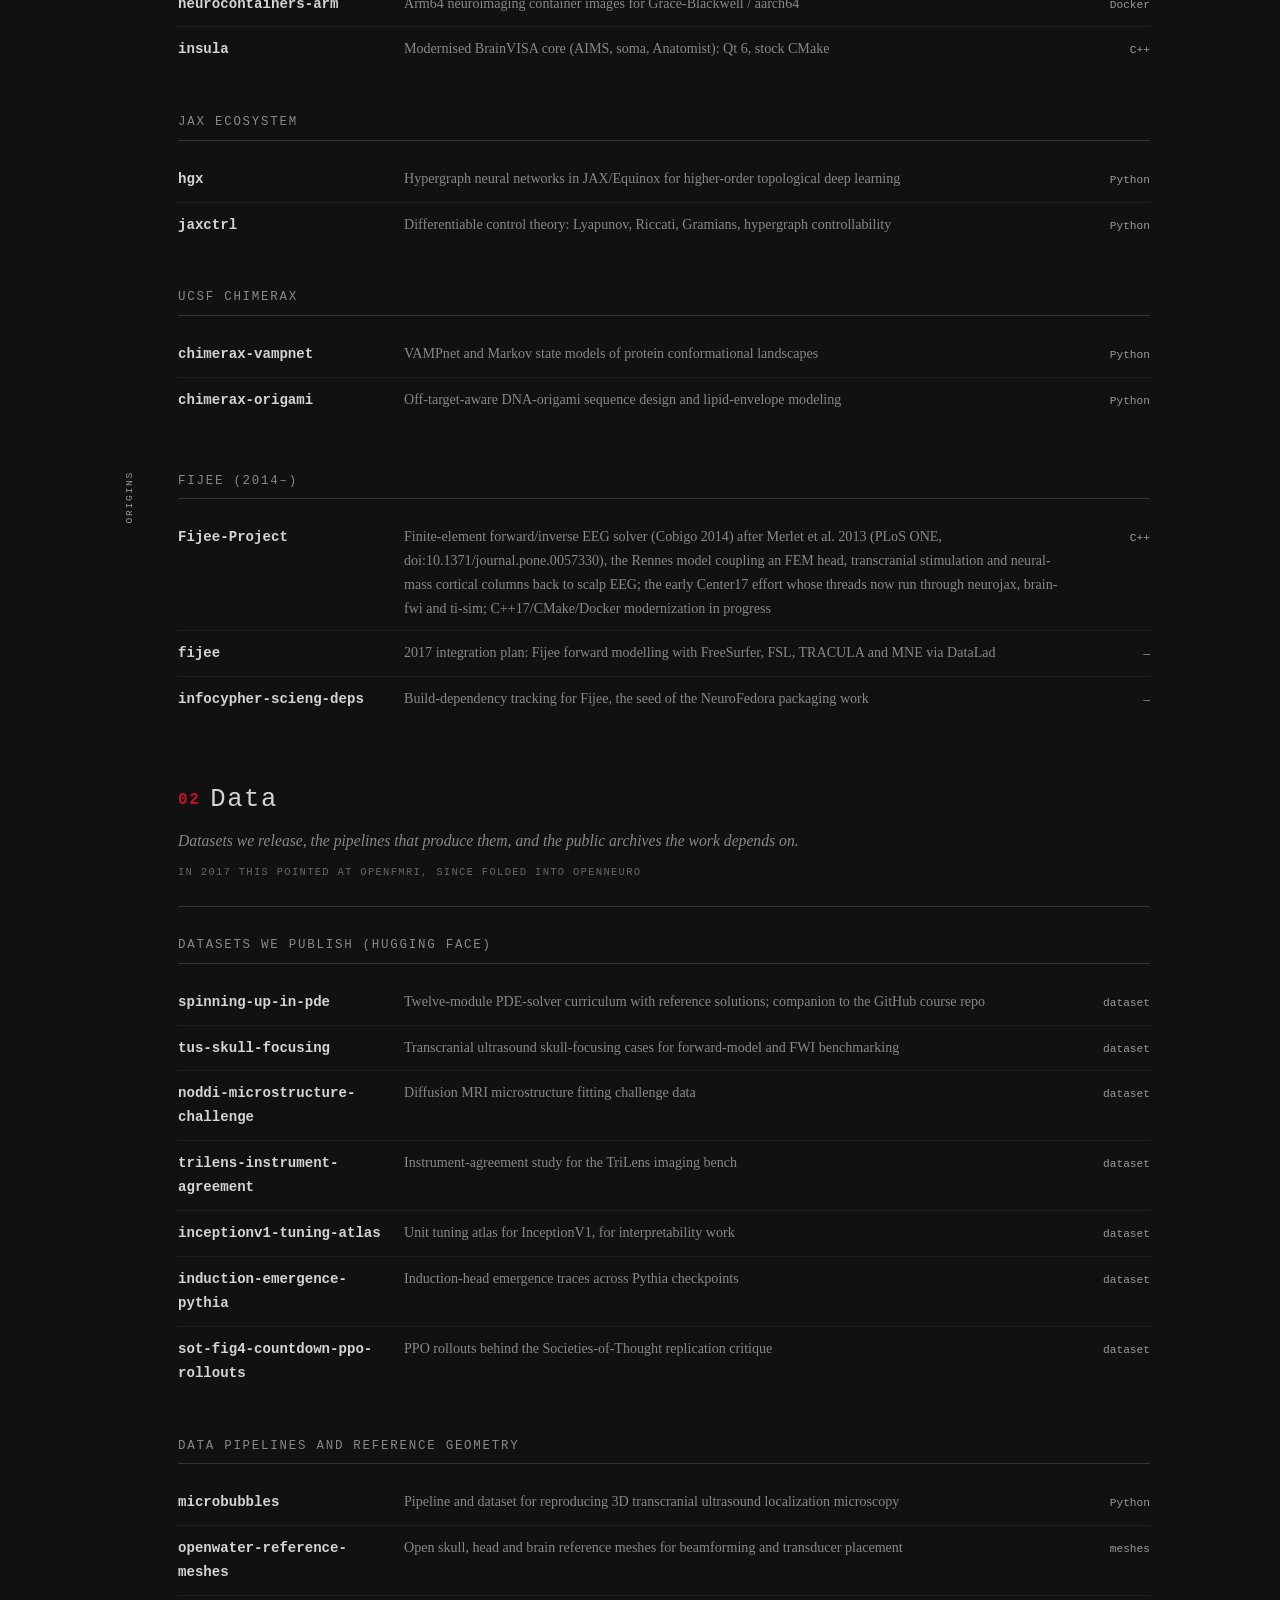
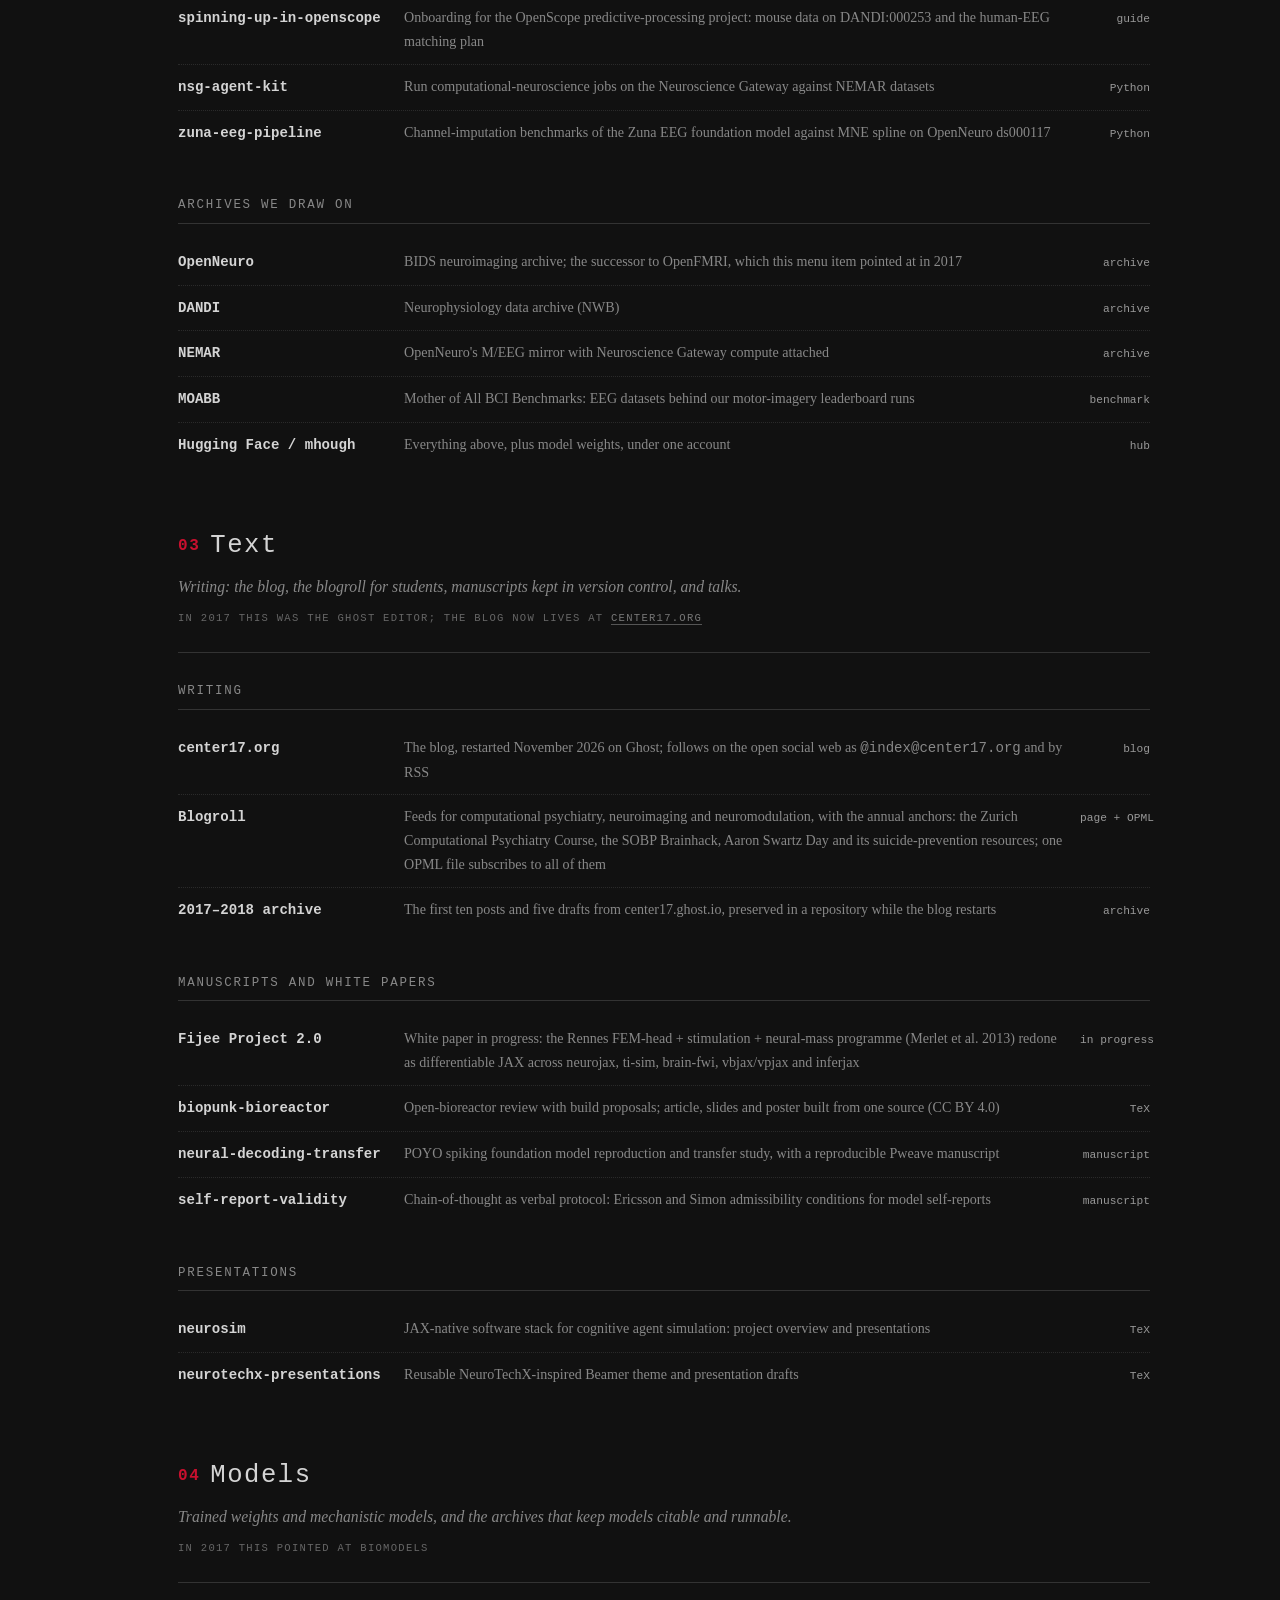
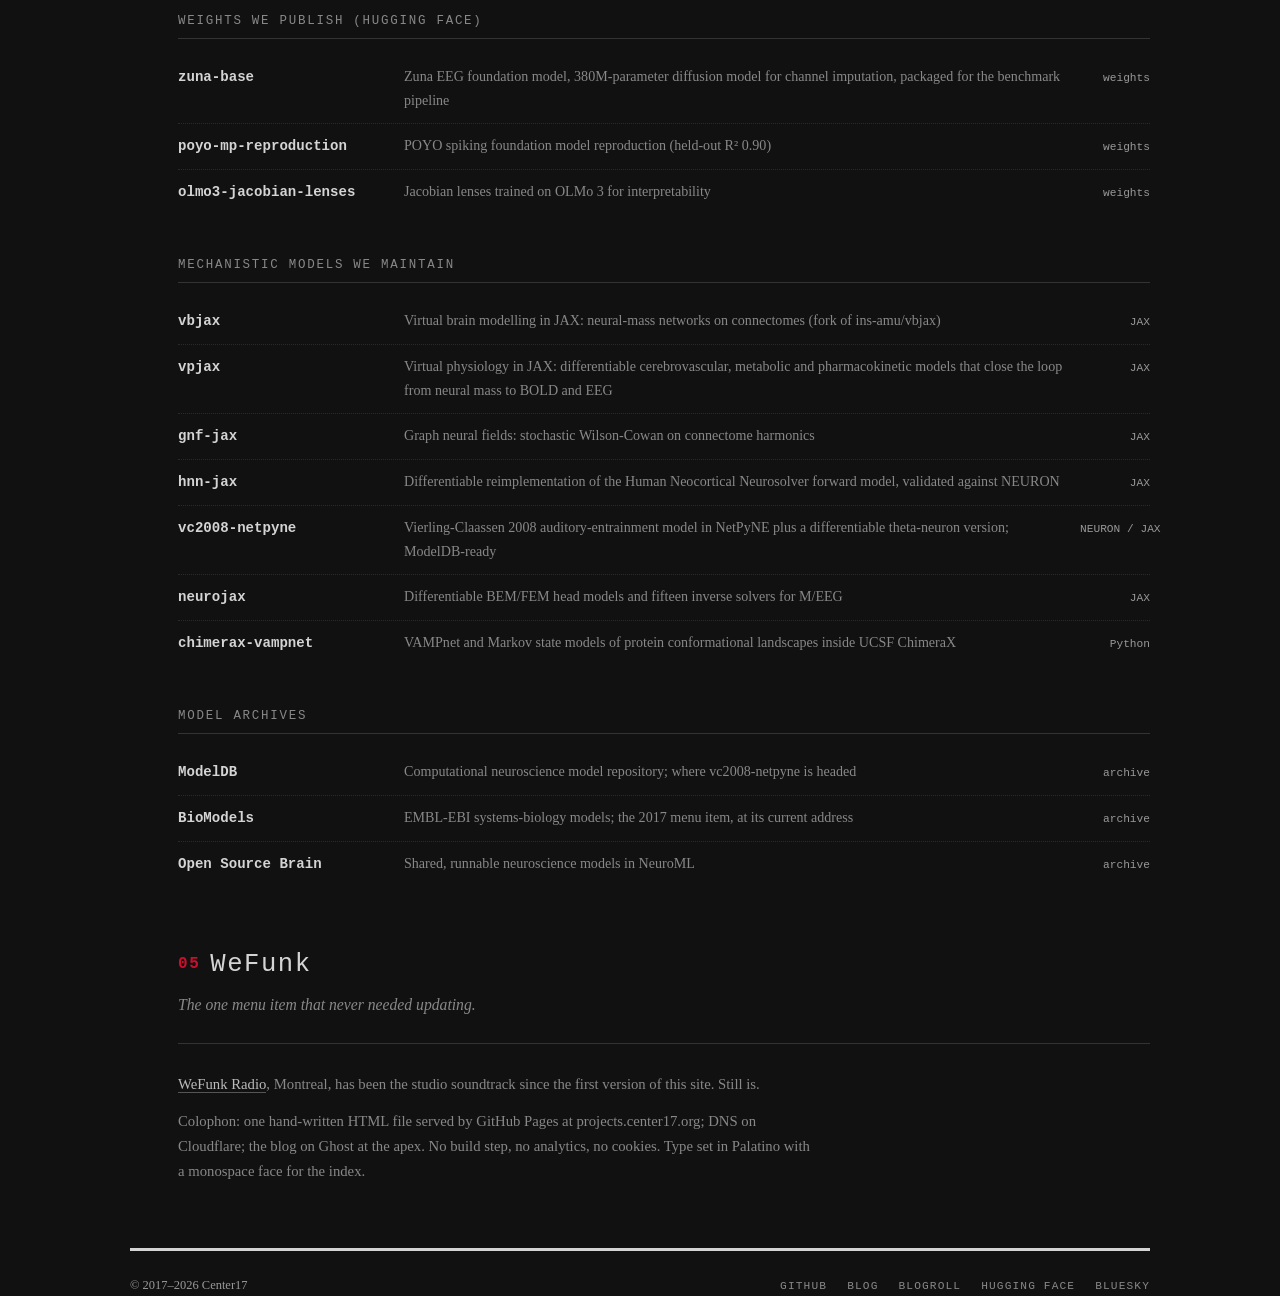
==== commit 07ae5e6b: "Re-envision the projects page around the 2017 menu Code / Data / Text / Models / WeFunk become the p" ====
--- a/index.html
+++ b/index.html
@@ -3,8 +3,8 @@
 <head>
   <meta charset="UTF-8">
   <meta name="viewport" content="width=device-width, initial-scale=1.0">
-  <title>Center17 — Advancing Psychiatric Interventions</title>
-  <meta name="description" content="Center17: open-source software for advancing psychiatric interventions through computational neuroscience, active inference, and neuroimaging.">
+  <title>Center17 — demi-human cybernetics</title>
+  <meta name="description" content="Center17, demi-human cybernetics: open-source software for advancing psychiatric interventions through computational neuroscience, active inference, and neuroimaging.">
   <style>
     @font-face {
       font-family: 'System';
@@ -62,6 +62,12 @@
     .masthead h1 .num {
       font-weight: 700;
       color: #c8102e;
+    }
+
+    .tagline {
+      font-family: 'System', 'IBM Plex Mono', 'SF Mono', Menlo, Consolas, monospace;
+      font-size: 0.95rem; letter-spacing: 0.12em; text-transform: lowercase;
+      color: #d4d4d4; margin: -6px 0 14px;
     }
 
     .subtitle {
@@ -179,6 +185,78 @@
 
     footer nav a:hover { color: #c8102e; }
 
+
+    /* Top navigation: the 2017 center17.org menu, reused as in-page anchors */
+    .topnav {
+      position: sticky; top: 0; z-index: 10;
+      background: rgba(17,17,17,0.94); backdrop-filter: blur(6px);
+      border-bottom: 1px solid #2a2a2a;
+    }
+    .topnav .inner {
+      max-width: 1100px; margin: 0 auto; padding: 14px 40px;
+      display: flex; align-items: baseline; gap: 28px;
+      font-family: 'System', 'IBM Plex Mono', 'SF Mono', Menlo, Consolas, monospace;
+      font-size: 0.74rem; text-transform: uppercase; letter-spacing: 0.14em;
+    }
+    .topnav a { border-bottom: none; color: #999; }
+    .topnav a:hover, .topnav a.current { color: #d4d4d4; }
+    .topnav .brand { color: #d4d4d4; letter-spacing: 0.08em; margin-right: 12px; }
+    .topnav .brand b { color: #c8102e; font-weight: 700; }
+    .topnav .ext { margin-left: auto; }
+    .topnav .ext::after { content: " \2197"; }
+
+    .page { padding-top: 48px; }
+    .masthead { display: grid; grid-template-columns: 1fr 320px; gap: 40px; align-items: end; }
+    .masthead .now {
+      font-family: 'System', 'IBM Plex Mono', 'SF Mono', Menlo, Consolas, monospace;
+      font-size: 0.74rem; line-height: 1.9; color: #888;
+    }
+    .masthead .now dt { text-transform: uppercase; letter-spacing: 0.14em; font-size: 0.62rem; color: #666; margin-top: 8px; }
+    .masthead .now dd { margin: 0; }
+    .masthead .now a { color: #bbb; }
+
+    /* Big section heads (Code / Data / Text / Models / WeFunk) */
+    .section { scroll-margin-top: 72px; }
+    .section h2 {
+      font-family: 'System', 'IBM Plex Mono', 'SF Mono', Menlo, Consolas, monospace;
+      font-size: 1.6rem; font-weight: 400; letter-spacing: 0.06em;
+      margin-bottom: 6px;
+    }
+    .section h2 .idx { color: #c8102e; font-weight: 700; margin-right: 10px; font-size: 1rem; vertical-align: 0.15em; }
+    .section .lede { font-style: italic; color: #888; max-width: 640px; margin-bottom: 24px; font-size: 0.98rem; }
+    .section .lede a { color: #bbb; }
+
+    /* Shelves: curated lists for Data / Text / Models (same grammar as .project) */
+    .shelf { display: grid; grid-template-columns: 210px 1fr 70px; gap: 16px; padding: 10px 0;
+             border-bottom: 1px dotted #2a2a2a; align-items: baseline; }
+    .shelf:last-child { border-bottom: none; }
+    .shelf:hover .shelf-name { color: #c8102e; }
+    .shelf-name { font-family: 'System', 'IBM Plex Mono', 'SF Mono', Menlo, Consolas, monospace;
+                  font-size: 0.88rem; font-weight: 700; overflow-wrap: anywhere; transition: color .15s; }
+    .shelf-desc { font-size: 0.88rem; color: #888; }
+    .shelf-kind { font-family: 'System', 'IBM Plex Mono', 'SF Mono', Menlo, Consolas, monospace;
+                  font-size: 0.7rem; color: #999; text-align: right; white-space: nowrap; }
+    .was { font-family: 'System', 'IBM Plex Mono', 'SF Mono', Menlo, Consolas, monospace;
+           font-size: 0.66rem; color: #666; text-transform: uppercase; letter-spacing: 0.12em; margin: -14px 0 24px; }
+    .was a { color: #777; }
+
+    /* Sub-sections inside Code keep the rotated margin labels */
+    .sub { position: relative; padding-left: 0; margin-bottom: 48px; }
+    .sub .section-label { left: -56px; }
+
+    .colophon { font-size: 0.92rem; color: #888; max-width: 640px; }
+    .colophon a { color: #bbb; }
+    .colophon p + p { margin-top: 12px; }
+
+    @media (max-width: 700px) {
+      .topnav .inner { padding: 12px 20px; gap: 16px; flex-wrap: wrap; }
+      .topnav .ext { margin-left: 0; }
+      .masthead { grid-template-columns: 1fr; }
+      .shelf { grid-template-columns: 1fr; gap: 4px; }
+      .shelf-kind { text-align: left; }
+      .sub .section-label { position: static; }
+    }
+
     /* Responsive */
     @media (max-width: 700px) {
       .page { padding: 32px 20px 48px; }
@@ -212,37 +290,39 @@
     }
   </style>
 </head>
-<body>
+<body id="top">
+
+<nav class="topnav"><div class="inner">
+  <a class="brand" href="#top">Center<b>17</b></a>
+  <a href="#code">Code</a>
+  <a href="#data">Data</a>
+  <a href="#text">Text</a>
+  <a href="#models">Models</a>
+  <a href="#wefunk">WeFunk</a>
+  <a class="ext" href="https://center17.org/">Blog</a>
+</div></nav>
 
 <div class="page">
   <header class="masthead">
     <div>
       <h1>Center<span class="num">17</span></h1>
+      <p class="tagline">demi-human cybernetics</p>
       <p class="subtitle">Advancing psychiatric interventions through open-source computational neuroscience and active inference.</p>
     </div>
+    <dl class="now">
+      <dt>Blog</dt><dd><a href="https://center17.org/">center17.org</a> &middot; <a href="https://center17.org/rss/">RSS</a></dd>
+      <dt>For students</dt><dd><a href="https://center17.org/blogroll/">Blogroll</a> &middot; <a href="https://github.com/m9h/spinning-up-in-pde">Spinning up in PDE</a></dd>
+      <dt>Elsewhere</dt><dd><a href="https://github.com/m9h">GitHub</a> &middot; <a href="https://huggingface.co/mhough">Hugging Face</a> &middot; <a href="https://bsky.app/profile/mhough.bsky.social">Bluesky</a></dd>
+    </dl>
   </header>
 
-  <div class="section">
-    <span class="section-label">Presentations</span>
+  <div class="section" id="code">
+    <h2><span class="idx">01</span>Code</h2>
+    <p class="lede">Source for everything Center17 builds: differentiable neuroimaging and stimulation physics in JAX, active-inference agents, open hardware, and the packaging that makes it installable. Grouped by programme; each row is a repository.</p>
+    <p class="was">In 2017 this pointed at center17.github.io. Now: <a href="https://github.com/m9h">github.com/m9h</a></p>
     <div class="section-rule"></div>
-
-    <div class="category">
-      <a class="project" href="https://github.com/m9h/neurosim">
-        <span class="project-name">neurosim</span>
-        <span class="project-desc">JAX-native software stack for cognitive agent simulation: project overview and presentations</span>
-        <span class="project-lang">TeX</span>
-      </a>
-      <a class="project" href="https://github.com/m9h/neurotechx-presentations">
-        <span class="project-name">neurotechx-presentations</span>
-        <span class="project-desc">Reusable NeuroTechX-inspired Beamer theme and presentation drafts</span>
-        <span class="project-lang">TeX</span>
-      </a>
-    </div>
-  </div>
-
-  <div class="section">
-    <span class="section-label">Software</span>
-    <div class="section-rule"></div>
+    <div class="sub">
+      <span class="section-label">Software</span>
 
     <div class="category">
       <h3>Active Inference</h3>
@@ -435,11 +515,9 @@
         <span class="project-lang">Python</span>
       </a>
     </div>
-  </div>
-
-  <div class="section">
-    <span class="section-label">Curricula</span>
-    <div class="section-rule"></div>
+    </div>
+    <div class="sub">
+      <span class="section-label">Curricula</span>
 
     <div class="category">
       <a class="project" href="https://github.com/m9h/spinning-up-alf">
@@ -463,11 +541,9 @@
         <span class="project-lang">Python</span>
       </a>
     </div>
-  </div>
-
-  <div class="section">
-    <span class="section-label">Contributions</span>
-    <div class="section-rule"></div>
+    </div>
+    <div class="sub">
+      <span class="section-label">Contributions</span>
 
     <div class="category">
       <h3>NeuroFedora &amp; Packaging</h3>
@@ -525,11 +601,9 @@
         <span class="project-lang">Python</span>
       </a>
     </div>
-  </div>
-
-  <div class="section">
-    <span class="section-label">Origins</span>
-    <div class="section-rule"></div>
+    </div>
+    <div class="sub">
+      <span class="section-label">Origins</span>
 
     <div class="category">
       <h3>Fijee (2014&ndash;)</h3>
@@ -549,17 +623,273 @@
         <span class="project-lang">&mdash;</span>
       </a>
     </div>
+    </div>
   </div>
 
+  <div class="section" id="data">
+    <h2><span class="idx">02</span>Data</h2>
+    <p class="lede">Datasets we release, the pipelines that produce them, and the public archives the work depends on.</p>
+    <p class="was">In 2017 this pointed at OpenFMRI, since folded into OpenNeuro</p>
+    <div class="section-rule"></div>
+    <div class="category">
+      <h3>Datasets we publish (Hugging Face)</h3>
+      <a class="shelf" href="https://huggingface.co/datasets/mhough/spinning-up-in-pde">
+        <span class="shelf-name">spinning-up-in-pde</span>
+        <span class="shelf-desc">Twelve-module PDE-solver curriculum with reference solutions; companion to the GitHub course repo</span>
+        <span class="shelf-kind">dataset</span>
+      </a>
+      <a class="shelf" href="https://huggingface.co/datasets/mhough/tus-skull-focusing">
+        <span class="shelf-name">tus-skull-focusing</span>
+        <span class="shelf-desc">Transcranial ultrasound skull-focusing cases for forward-model and FWI benchmarking</span>
+        <span class="shelf-kind">dataset</span>
+      </a>
+      <a class="shelf" href="https://huggingface.co/datasets/mhough/noddi-microstructure-challenge">
+        <span class="shelf-name">noddi-microstructure-challenge</span>
+        <span class="shelf-desc">Diffusion MRI microstructure fitting challenge data</span>
+        <span class="shelf-kind">dataset</span>
+      </a>
+      <a class="shelf" href="https://huggingface.co/datasets/mhough/trilens-instrument-agreement">
+        <span class="shelf-name">trilens-instrument-agreement</span>
+        <span class="shelf-desc">Instrument-agreement study for the TriLens imaging bench</span>
+        <span class="shelf-kind">dataset</span>
+      </a>
+      <a class="shelf" href="https://huggingface.co/datasets/mhough/inceptionv1-tuning-atlas">
+        <span class="shelf-name">inceptionv1-tuning-atlas</span>
+        <span class="shelf-desc">Unit tuning atlas for InceptionV1, for interpretability work</span>
+        <span class="shelf-kind">dataset</span>
+      </a>
+      <a class="shelf" href="https://huggingface.co/datasets/mhough/induction-emergence-pythia">
+        <span class="shelf-name">induction-emergence-pythia</span>
+        <span class="shelf-desc">Induction-head emergence traces across Pythia checkpoints</span>
+        <span class="shelf-kind">dataset</span>
+      </a>
+      <a class="shelf" href="https://huggingface.co/datasets/mhough/sot-fig4-countdown-ppo-rollouts">
+        <span class="shelf-name">sot-fig4-countdown-ppo-rollouts</span>
+        <span class="shelf-desc">PPO rollouts behind the Societies-of-Thought replication critique</span>
+        <span class="shelf-kind">dataset</span>
+      </a>
+    </div>
+    <div class="category">
+      <h3>Data pipelines and reference geometry</h3>
+      <a class="shelf" href="https://github.com/m9h/microbubbles">
+        <span class="shelf-name">microbubbles</span>
+        <span class="shelf-desc">Pipeline and dataset for reproducing 3D transcranial ultrasound localization microscopy</span>
+        <span class="shelf-kind">Python</span>
+      </a>
+      <a class="shelf" href="https://github.com/m9h/openwater-reference-meshes">
+        <span class="shelf-name">openwater-reference-meshes</span>
+        <span class="shelf-desc">Open skull, head and brain reference meshes for beamforming and transducer placement</span>
+        <span class="shelf-kind">meshes</span>
+      </a>
+      <a class="shelf" href="https://github.com/m9h/spinning-up-in-openscope">
+        <span class="shelf-name">spinning-up-in-openscope</span>
+        <span class="shelf-desc">Onboarding for the OpenScope predictive-processing project: mouse data on DANDI:000253 and the human-EEG matching plan</span>
+        <span class="shelf-kind">guide</span>
+      </a>
+      <a class="shelf" href="https://github.com/m9h/nsg-agent-kit">
+        <span class="shelf-name">nsg-agent-kit</span>
+        <span class="shelf-desc">Run computational-neuroscience jobs on the Neuroscience Gateway against NEMAR datasets</span>
+        <span class="shelf-kind">Python</span>
+      </a>
+      <a class="shelf" href="https://github.com/m9h/zuna-eeg-pipeline">
+        <span class="shelf-name">zuna-eeg-pipeline</span>
+        <span class="shelf-desc">Channel-imputation benchmarks of the Zuna EEG foundation model against MNE spline on OpenNeuro ds000117</span>
+        <span class="shelf-kind">Python</span>
+      </a>
+    </div>
+    <div class="category">
+      <h3>Archives we draw on</h3>
+      <a class="shelf" href="https://openneuro.org/">
+        <span class="shelf-name">OpenNeuro</span>
+        <span class="shelf-desc">BIDS neuroimaging archive; the successor to OpenFMRI, which this menu item pointed at in 2017</span>
+        <span class="shelf-kind">archive</span>
+      </a>
+      <a class="shelf" href="https://dandiarchive.org/">
+        <span class="shelf-name">DANDI</span>
+        <span class="shelf-desc">Neurophysiology data archive (NWB)</span>
+        <span class="shelf-kind">archive</span>
+      </a>
+      <a class="shelf" href="https://nemar.org/">
+        <span class="shelf-name">NEMAR</span>
+        <span class="shelf-desc">OpenNeuro's M/EEG mirror with Neuroscience Gateway compute attached</span>
+        <span class="shelf-kind">archive</span>
+      </a>
+      <a class="shelf" href="https://moabb.neurotechx.com/">
+        <span class="shelf-name">MOABB</span>
+        <span class="shelf-desc">Mother of All BCI Benchmarks: EEG datasets behind our motor-imagery leaderboard runs</span>
+        <span class="shelf-kind">benchmark</span>
+      </a>
+      <a class="shelf" href="https://huggingface.co/mhough">
+        <span class="shelf-name">Hugging Face / mhough</span>
+        <span class="shelf-desc">Everything above, plus model weights, under one account</span>
+        <span class="shelf-kind">hub</span>
+      </a>
+    </div>
+  </div>
+
+  <div class="section" id="text">
+    <h2><span class="idx">03</span>Text</h2>
+    <p class="lede">Writing: the blog, the blogroll for students, manuscripts kept in version control, and talks.</p>
+    <p class="was">In 2017 this was the Ghost editor; the blog now lives at <a href="https://center17.org/">center17.org</a></p>
+    <div class="section-rule"></div>
+    <div class="category">
+      <h3>Writing</h3>
+      <a class="shelf" href="https://center17.org/">
+        <span class="shelf-name">center17.org</span>
+        <span class="shelf-desc">The blog, restarted November 2026 on Ghost; follows on the open social web as <code>@index@center17.org</code> and by RSS</span>
+        <span class="shelf-kind">blog</span>
+      </a>
+      <a class="shelf" href="https://center17.org/blogroll/">
+        <span class="shelf-name">Blogroll</span>
+        <span class="shelf-desc">Feeds for computational psychiatry, neuroimaging and neuromodulation, with the annual anchors: the Zurich Computational Psychiatry Course, the SOBP Brainhack, Aaron Swartz Day and its suicide-prevention resources; one OPML file subscribes to all of them</span>
+        <span class="shelf-kind">page + OPML</span>
+      </a>
+      <a class="shelf" href="https://center17.org/">
+        <span class="shelf-name">2017&ndash;2018 archive</span>
+        <span class="shelf-desc">The first ten posts and five drafts from center17.ghost.io, preserved in a repository while the blog restarts</span>
+        <span class="shelf-kind">archive</span>
+      </a>
+    </div>
+    <div class="category">
+      <h3>Manuscripts and white papers</h3>
+      <a class="shelf" href="https://github.com/m9h/Fijee-Project">
+        <span class="shelf-name">Fijee Project 2.0</span>
+        <span class="shelf-desc">White paper in progress: the Rennes FEM-head + stimulation + neural-mass programme (Merlet et al. 2013) redone as differentiable JAX across neurojax, ti-sim, brain-fwi, vbjax/vpjax and inferjax</span>
+        <span class="shelf-kind">in progress</span>
+      </a>
+      <a class="shelf" href="https://github.com/m9h/biopunk-bioreactor">
+        <span class="shelf-name">biopunk-bioreactor</span>
+        <span class="shelf-desc">Open-bioreactor review with build proposals; article, slides and poster built from one source (CC BY 4.0)</span>
+        <span class="shelf-kind">TeX</span>
+      </a>
+      <a class="shelf" href="https://github.com/m9h/neural-decoding-transfer">
+        <span class="shelf-name">neural-decoding-transfer</span>
+        <span class="shelf-desc">POYO spiking foundation model reproduction and transfer study, with a reproducible Pweave manuscript</span>
+        <span class="shelf-kind">manuscript</span>
+      </a>
+      <a class="shelf" href="https://github.com/m9h/self-report-validity">
+        <span class="shelf-name">self-report-validity</span>
+        <span class="shelf-desc">Chain-of-thought as verbal protocol: Ericsson and Simon admissibility conditions for model self-reports</span>
+        <span class="shelf-kind">manuscript</span>
+      </a>
+    </div>
+    <div class="category">
+      <h3>Presentations</h3>
+      <a class="project" href="https://github.com/m9h/neurosim">
+        <span class="project-name">neurosim</span>
+        <span class="project-desc">JAX-native software stack for cognitive agent simulation: project overview and presentations</span>
+        <span class="project-lang">TeX</span>
+      </a>
+      <a class="project" href="https://github.com/m9h/neurotechx-presentations">
+        <span class="project-name">neurotechx-presentations</span>
+        <span class="project-desc">Reusable NeuroTechX-inspired Beamer theme and presentation drafts</span>
+        <span class="project-lang">TeX</span>
+      </a>
+    </div>
+  </div>
+
+  <div class="section" id="models">
+    <h2><span class="idx">04</span>Models</h2>
+    <p class="lede">Trained weights and mechanistic models, and the archives that keep models citable and runnable.</p>
+    <p class="was">In 2017 this pointed at BioModels</p>
+    <div class="section-rule"></div>
+    <div class="category">
+      <h3>Weights we publish (Hugging Face)</h3>
+      <a class="shelf" href="https://huggingface.co/mhough/zuna-base">
+        <span class="shelf-name">zuna-base</span>
+        <span class="shelf-desc">Zuna EEG foundation model, 380M-parameter diffusion model for channel imputation, packaged for the benchmark pipeline</span>
+        <span class="shelf-kind">weights</span>
+      </a>
+      <a class="shelf" href="https://huggingface.co/mhough/poyo-mp-reproduction">
+        <span class="shelf-name">poyo-mp-reproduction</span>
+        <span class="shelf-desc">POYO spiking foundation model reproduction (held-out R&sup2; 0.90)</span>
+        <span class="shelf-kind">weights</span>
+      </a>
+      <a class="shelf" href="https://huggingface.co/mhough/olmo3-jacobian-lenses">
+        <span class="shelf-name">olmo3-jacobian-lenses</span>
+        <span class="shelf-desc">Jacobian lenses trained on OLMo 3 for interpretability</span>
+        <span class="shelf-kind">weights</span>
+      </a>
+    </div>
+    <div class="category">
+      <h3>Mechanistic models we maintain</h3>
+      <a class="shelf" href="https://github.com/m9h/vbjax">
+        <span class="shelf-name">vbjax</span>
+        <span class="shelf-desc">Virtual brain modelling in JAX: neural-mass networks on connectomes (fork of ins-amu/vbjax)</span>
+        <span class="shelf-kind">JAX</span>
+      </a>
+      <a class="shelf" href="https://github.com/m9h/vpjax">
+        <span class="shelf-name">vpjax</span>
+        <span class="shelf-desc">Virtual physiology in JAX: differentiable cerebrovascular, metabolic and pharmacokinetic models that close the loop from neural mass to BOLD and EEG</span>
+        <span class="shelf-kind">JAX</span>
+      </a>
+      <a class="shelf" href="https://github.com/m9h/gnf-jax">
+        <span class="shelf-name">gnf-jax</span>
+        <span class="shelf-desc">Graph neural fields: stochastic Wilson-Cowan on connectome harmonics</span>
+        <span class="shelf-kind">JAX</span>
+      </a>
+      <a class="shelf" href="https://github.com/m9h/hnn-jax">
+        <span class="shelf-name">hnn-jax</span>
+        <span class="shelf-desc">Differentiable reimplementation of the Human Neocortical Neurosolver forward model, validated against NEURON</span>
+        <span class="shelf-kind">JAX</span>
+      </a>
+      <a class="shelf" href="https://github.com/m9h/vc2008-netpyne">
+        <span class="shelf-name">vc2008-netpyne</span>
+        <span class="shelf-desc">Vierling-Claassen 2008 auditory-entrainment model in NetPyNE plus a differentiable theta-neuron version; ModelDB-ready</span>
+        <span class="shelf-kind">NEURON / JAX</span>
+      </a>
+      <a class="shelf" href="https://github.com/m9h/neurojax">
+        <span class="shelf-name">neurojax</span>
+        <span class="shelf-desc">Differentiable BEM/FEM head models and fifteen inverse solvers for M/EEG</span>
+        <span class="shelf-kind">JAX</span>
+      </a>
+      <a class="shelf" href="https://github.com/m9h/chimerax-vampnet">
+        <span class="shelf-name">chimerax-vampnet</span>
+        <span class="shelf-desc">VAMPnet and Markov state models of protein conformational landscapes inside UCSF ChimeraX</span>
+        <span class="shelf-kind">Python</span>
+      </a>
+    </div>
+    <div class="category">
+      <h3>Model archives</h3>
+      <a class="shelf" href="https://modeldb.science/">
+        <span class="shelf-name">ModelDB</span>
+        <span class="shelf-desc">Computational neuroscience model repository; where vc2008-netpyne is headed</span>
+        <span class="shelf-kind">archive</span>
+      </a>
+      <a class="shelf" href="https://www.ebi.ac.uk/biomodels/">
+        <span class="shelf-name">BioModels</span>
+        <span class="shelf-desc">EMBL-EBI systems-biology models; the 2017 menu item, at its current address</span>
+        <span class="shelf-kind">archive</span>
+      </a>
+      <a class="shelf" href="https://www.opensourcebrain.org/">
+        <span class="shelf-name">Open Source Brain</span>
+        <span class="shelf-desc">Shared, runnable neuroscience models in NeuroML</span>
+        <span class="shelf-kind">archive</span>
+      </a>
+    </div>
+  </div>
+
+  <div class="section" id="wefunk">
+    <h2><span class="idx">05</span>WeFunk</h2>
+    <p class="lede">The one menu item that never needed updating.</p>
+    <div class="section-rule"></div>
+    <div class="colophon">
+      <p><a href="https://www.wefunkradio.com/">WeFunk Radio</a>, Montreal, has been the studio soundtrack since the first version of this site. Still is.</p>
+      <p>Colophon: one hand-written HTML file served by GitHub Pages at projects.center17.org; DNS on Cloudflare; the blog on Ghost at the apex. No build step, no analytics, no cookies. Type set in Palatino with a monospace face for the index.</p>
+    </div>
+  </div>
+
   <footer>
-    <span>&copy; 2026 Center17</span>
+    <span>&copy; 2017&ndash;2026 Center17</span>
     <nav>
       <a href="https://github.com/m9h">GitHub</a>
-      <a href="https://center17.org">Writing</a>
-      <a href="https://twitter.com/mhough">Contact</a>
+      <a href="https://center17.org">Blog</a>
+      <a href="https://center17.org/blogroll/">Blogroll</a>
+      <a href="https://huggingface.co/mhough">Hugging Face</a>
+      <a href="https://bsky.app/profile/mhough.bsky.social">Bluesky</a>
     </nav>
   </footer>
 </div>
 
 </body>
-</html>+</html>
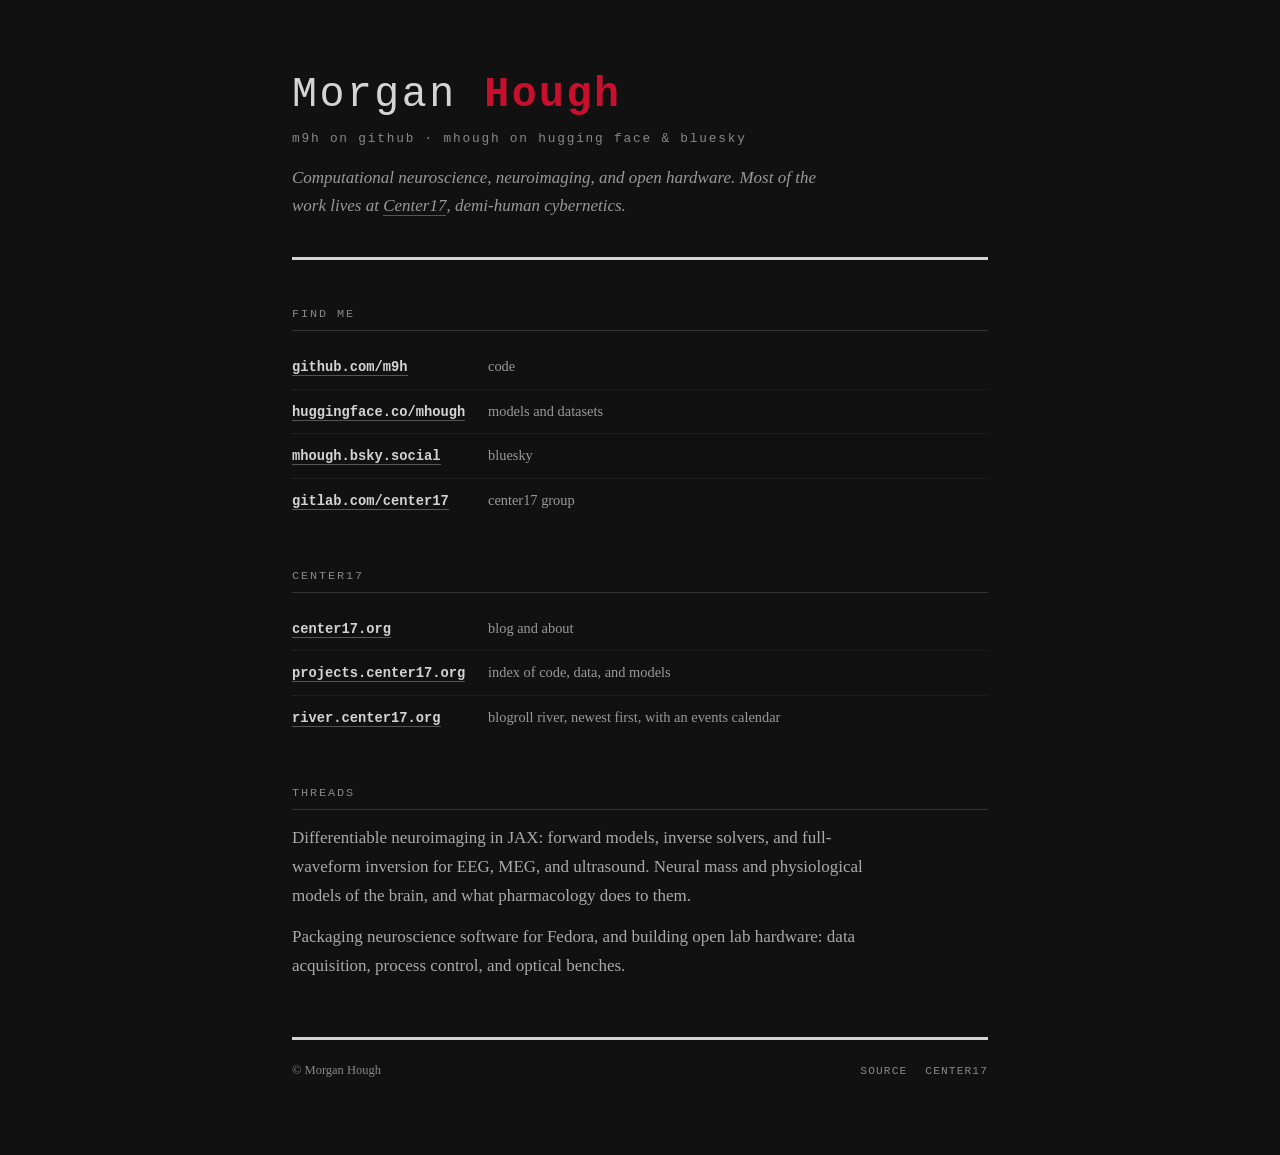
==== commit 508f3f85: "Replace Center17 projects index with a personal page m9h.github.io is now the personal site; the pro" ====
--- a/index.html
+++ b/index.html
@@ -3,16 +3,17 @@
 <head>
   <meta charset="UTF-8">
   <meta name="viewport" content="width=device-width, initial-scale=1.0">
-  <title>Center17 — demi-human cybernetics</title>
-  <meta name="description" content="Center17, demi-human cybernetics: open-source software for advancing psychiatric interventions through computational neuroscience, active inference, and neuroimaging.">
+  <title>Morgan Hough</title>
+  <meta name="description" content="Morgan Hough: computational neuroscience, neuroimaging, and open hardware. Code as m9h, models and data as mhough, writing at center17.org.">
+  <link rel="me" href="https://github.com/m9h">
+  <link rel="me" href="https://huggingface.co/mhough">
+  <link rel="me" href="https://bsky.app/profile/mhough.bsky.social">
   <style>
     @font-face {
       font-family: 'System';
       src: local('Iosevka'), local('PragmataPro'), local('IBM Plex Mono'), local('SF Mono'), local('Menlo'), local('Consolas');
     }
-
     * { margin: 0; padding: 0; box-sizing: border-box; }
-
     body {
       background: #111111;
       color: #d4d4d4;
@@ -21,875 +22,106 @@
       line-height: 1.7;
       -webkit-font-smoothing: antialiased;
     }
+    ::selection { background: #c8102e; color: #fff; }
+    a { color: inherit; text-decoration: none; border-bottom: 1px solid #555; transition: border-color 0.15s; }
+    a:hover { border-bottom-color: #c8102e; }
+    .mono { font-family: 'System', 'IBM Plex Mono', 'SF Mono', Menlo, Consolas, monospace; }
 
-    ::selection {
-      background: #c8102e;
-      color: #fff;
-    }
+    .page { max-width: 760px; margin: 0 auto; padding: 72px 32px 80px; }
 
-    a {
-      color: inherit;
-      text-decoration: none;
-      border-bottom: 1px solid #555;
-      transition: border-color 0.15s;
-    }
-
-    a:hover { border-bottom-color: #c8102e; }
-
-    /* Layout: asymmetric two-column inspired by research posters */
-    .page {
-      max-width: 1100px;
-      margin: 0 auto;
-      padding: 60px 40px 80px;
-    }
-
-    /* Masthead */
-    .masthead {
-      padding-bottom: 48px;
-      border-bottom: 3px solid #d4d4d4;
-      margin-bottom: 56px;
-    }
-
+    .masthead { padding-bottom: 36px; border-bottom: 3px solid #d4d4d4; margin-bottom: 44px; }
     .masthead h1 {
       font-family: 'System', 'IBM Plex Mono', 'SF Mono', Menlo, Consolas, monospace;
-      font-size: 3.2rem;
-      font-weight: 400;
-      letter-spacing: 0.08em;
-      line-height: 1.1;
-      margin-bottom: 16px;
+      font-size: 2.6rem; font-weight: 400; letter-spacing: 0.06em; line-height: 1.1; margin-bottom: 10px;
     }
+    .masthead h1 b { color: #c8102e; font-weight: 700; }
+    .handle {
+      font-family: 'System', 'IBM Plex Mono', 'SF Mono', Menlo, Consolas, monospace;
+      font-size: 0.8rem; letter-spacing: 0.14em; text-transform: lowercase; color: #888;
+    }
+    .lede { font-style: italic; color: #999; max-width: 560px; margin-top: 14px; }
 
-    .masthead h1 .num {
-      font-weight: 700;
-      color: #c8102e;
+    .section { margin-bottom: 44px; }
+    .section h2 {
+      font-family: 'System', 'IBM Plex Mono', 'SF Mono', Menlo, Consolas, monospace;
+      font-size: 0.74rem; font-weight: 400; text-transform: uppercase; letter-spacing: 0.16em;
+      color: #888; margin-bottom: 14px; padding-bottom: 6px; border-bottom: 1px solid #333;
     }
+    .row {
+      display: grid; grid-template-columns: 180px 1fr; gap: 16px;
+      padding: 9px 0; border-bottom: 1px dotted #2a2a2a; align-items: baseline;
+    }
+    .row:last-child { border-bottom: none; }
+    .row:hover .k { color: #c8102e; }
+    .k {
+      font-family: 'System', 'IBM Plex Mono', 'SF Mono', Menlo, Consolas, monospace;
+      font-size: 0.86rem; font-weight: 700; transition: color 0.15s; overflow-wrap: anywhere;
+    }
+    .v { font-size: 0.9rem; color: #999; }
+    .v a { color: #bbb; }
+    .prose { color: #aaa; max-width: 600px; }
+    .prose p + p { margin-top: 12px; }
+    .prose a { color: #ccc; }
 
-    .tagline {
-      font-family: 'System', 'IBM Plex Mono', 'SF Mono', Menlo, Consolas, monospace;
-      font-size: 0.95rem; letter-spacing: 0.12em; text-transform: lowercase;
-      color: #d4d4d4; margin: -6px 0 14px;
+    footer {
+      margin-top: 56px; padding-top: 20px; border-top: 3px solid #d4d4d4;
+      display: flex; justify-content: space-between; align-items: baseline; gap: 20px; flex-wrap: wrap;
+      font-size: 0.78rem; color: #888;
     }
-
-    .subtitle {
-      font-size: 1.05rem;
-      font-style: italic;
-      color: #888;
-      max-width: 420px;
-    }
-
-/* Section headings — rotated margin labels */
-    .section {
-      position: relative;
-      margin-bottom: 56px;
-      padding-left: 48px;
-    }
-
-    .section-label {
-      position: absolute;
-      left: -8px;
-      top: 0;
-      font-family: 'System', 'IBM Plex Mono', 'SF Mono', Menlo, Consolas, monospace;
-      font-size: 0.6rem;
-      text-transform: uppercase;
-      letter-spacing: 0.18em;
-      color: #999;
-      writing-mode: vertical-lr;
-      transform: rotate(180deg);
-      white-space: nowrap;
-    }
-
-    .section-rule {
-      width: 100%;
-      height: 1px;
-      background: #333;
-      margin-bottom: 28px;
-    }
-
-    /* Category headers */
-    .category {
-      margin-bottom: 40px;
-    }
-
-    .category h3 {
-      font-family: 'System', 'IBM Plex Mono', 'SF Mono', Menlo, Consolas, monospace;
-      font-size: 0.78rem;
-      font-weight: 400;
-      text-transform: uppercase;
-      letter-spacing: 0.14em;
-      color: #888;
-      margin-bottom: 16px;
-      padding-bottom: 6px;
-      border-bottom: 1px solid #333;
-    }
-
-    /* Project entries — tabular/index style, not cards */
-    .project {
-      display: grid;
-      grid-template-columns: 210px 1fr 70px;
-      gap: 16px;
-      padding: 10px 0;
-      border-bottom: 1px dotted #2a2a2a;
-      align-items: baseline;
-      text-decoration: none;
-    }
-
-    .project:last-child { border-bottom: none; }
-
-    .project:hover .project-name { color: #c8102e; }
-
-    .project-name {
-      font-family: 'System', 'IBM Plex Mono', 'SF Mono', Menlo, Consolas, monospace;
-      font-size: 0.88rem;
-      font-weight: 700;
-      transition: color 0.15s;
-      overflow-wrap: anywhere;
-    }
-
-    .project-desc {
-      font-size: 0.88rem;
-      color: #888;
-    }
-
-    .project-lang {
-      font-family: 'System', 'IBM Plex Mono', 'SF Mono', Menlo, Consolas, monospace;
-      font-size: 0.7rem;
-      color: #999;
-      text-align: right;
-    }
-
-/* Footer */
-    footer {
-      margin-top: 64px;
-      padding-top: 24px;
-      border-top: 3px solid #d4d4d4;
-      display: flex;
-      justify-content: space-between;
-      align-items: baseline;
-      font-size: 0.78rem;
-      color: #999;
-    }
-
-    footer nav {
-      display: flex;
-      gap: 20px;
-    }
-
+    footer nav { display: flex; gap: 18px; flex-wrap: wrap; }
     footer nav a {
       font-family: 'System', 'IBM Plex Mono', 'SF Mono', Menlo, Consolas, monospace;
-      font-size: 0.7rem;
-      text-transform: uppercase;
-      letter-spacing: 0.1em;
-      color: #888;
-      border-bottom: none;
+      font-size: 0.7rem; text-transform: uppercase; letter-spacing: 0.1em; color: #888; border-bottom: none;
     }
-
     footer nav a:hover { color: #c8102e; }
 
-
-    /* Top navigation: the 2017 center17.org menu, reused as in-page anchors */
-    .topnav {
-      position: sticky; top: 0; z-index: 10;
-      background: rgba(17,17,17,0.94); backdrop-filter: blur(6px);
-      border-bottom: 1px solid #2a2a2a;
-    }
-    .topnav .inner {
-      max-width: 1100px; margin: 0 auto; padding: 14px 40px;
-      display: flex; align-items: baseline; gap: 28px;
-      font-family: 'System', 'IBM Plex Mono', 'SF Mono', Menlo, Consolas, monospace;
-      font-size: 0.74rem; text-transform: uppercase; letter-spacing: 0.14em;
-    }
-    .topnav a { border-bottom: none; color: #999; }
-    .topnav a:hover, .topnav a.current { color: #d4d4d4; }
-    .topnav .brand { color: #d4d4d4; letter-spacing: 0.08em; margin-right: 12px; }
-    .topnav .brand b { color: #c8102e; font-weight: 700; }
-    .topnav .ext { margin-left: auto; }
-    .topnav .ext::after { content: " \2197"; }
-
-    .page { padding-top: 48px; }
-    .masthead { display: grid; grid-template-columns: 1fr 320px; gap: 40px; align-items: end; }
-    .masthead .now {
-      font-family: 'System', 'IBM Plex Mono', 'SF Mono', Menlo, Consolas, monospace;
-      font-size: 0.74rem; line-height: 1.9; color: #888;
-    }
-    .masthead .now dt { text-transform: uppercase; letter-spacing: 0.14em; font-size: 0.62rem; color: #666; margin-top: 8px; }
-    .masthead .now dd { margin: 0; }
-    .masthead .now a { color: #bbb; }
-
-    /* Big section heads (Code / Data / Text / Models / WeFunk) */
-    .section { scroll-margin-top: 72px; }
-    .section h2 {
-      font-family: 'System', 'IBM Plex Mono', 'SF Mono', Menlo, Consolas, monospace;
-      font-size: 1.6rem; font-weight: 400; letter-spacing: 0.06em;
-      margin-bottom: 6px;
-    }
-    .section h2 .idx { color: #c8102e; font-weight: 700; margin-right: 10px; font-size: 1rem; vertical-align: 0.15em; }
-    .section .lede { font-style: italic; color: #888; max-width: 640px; margin-bottom: 24px; font-size: 0.98rem; }
-    .section .lede a { color: #bbb; }
-
-    /* Shelves: curated lists for Data / Text / Models (same grammar as .project) */
-    .shelf { display: grid; grid-template-columns: 210px 1fr 70px; gap: 16px; padding: 10px 0;
-             border-bottom: 1px dotted #2a2a2a; align-items: baseline; }
-    .shelf:last-child { border-bottom: none; }
-    .shelf:hover .shelf-name { color: #c8102e; }
-    .shelf-name { font-family: 'System', 'IBM Plex Mono', 'SF Mono', Menlo, Consolas, monospace;
-                  font-size: 0.88rem; font-weight: 700; overflow-wrap: anywhere; transition: color .15s; }
-    .shelf-desc { font-size: 0.88rem; color: #888; }
-    .shelf-kind { font-family: 'System', 'IBM Plex Mono', 'SF Mono', Menlo, Consolas, monospace;
-                  font-size: 0.7rem; color: #999; text-align: right; white-space: nowrap; }
-    .was { font-family: 'System', 'IBM Plex Mono', 'SF Mono', Menlo, Consolas, monospace;
-           font-size: 0.66rem; color: #666; text-transform: uppercase; letter-spacing: 0.12em; margin: -14px 0 24px; }
-    .was a { color: #777; }
-
-    /* Sub-sections inside Code keep the rotated margin labels */
-    .sub { position: relative; padding-left: 0; margin-bottom: 48px; }
-    .sub .section-label { left: -56px; }
-
-    .colophon { font-size: 0.92rem; color: #888; max-width: 640px; }
-    .colophon a { color: #bbb; }
-    .colophon p + p { margin-top: 12px; }
-
-    @media (max-width: 700px) {
-      .topnav .inner { padding: 12px 20px; gap: 16px; flex-wrap: wrap; }
-      .topnav .ext { margin-left: 0; }
-      .masthead { grid-template-columns: 1fr; }
-      .shelf { grid-template-columns: 1fr; gap: 4px; }
-      .shelf-kind { text-align: left; }
-      .sub .section-label { position: static; }
-    }
-
-    /* Responsive */
-    @media (max-width: 700px) {
-      .page { padding: 32px 20px 48px; }
-
-      .masthead {
-        grid-template-columns: 1fr;
-        gap: 24px;
-      }
-
-      .masthead h1 { font-size: 2.2rem; }
-
-      .section { padding-left: 0; }
-
-      .section-label {
-        position: static;
-        writing-mode: horizontal-tb;
-        transform: none;
-        margin-bottom: 12px;
-        display: block;
-      }
-
-      .project {
-        grid-template-columns: 1fr;
-        gap: 2px;
-        padding: 12px 0;
-      }
-
-      .project-lang { text-align: left; }
-
-      footer { flex-direction: column; gap: 12px; }
+    @media (max-width: 600px) {
+      .page { padding: 48px 20px 60px; }
+      .masthead h1 { font-size: 2rem; }
+      .row { grid-template-columns: 1fr; gap: 2px; }
     }
   </style>
 </head>
-<body id="top">
+<body>
+<div class="page">
 
-<nav class="topnav"><div class="inner">
-  <a class="brand" href="#top">Center<b>17</b></a>
-  <a href="#code">Code</a>
-  <a href="#data">Data</a>
-  <a href="#text">Text</a>
-  <a href="#models">Models</a>
-  <a href="#wefunk">WeFunk</a>
-  <a class="ext" href="https://center17.org/">Blog</a>
-</div></nav>
-
-<div class="page">
   <header class="masthead">
-    <div>
-      <h1>Center<span class="num">17</span></h1>
-      <p class="tagline">demi-human cybernetics</p>
-      <p class="subtitle">Advancing psychiatric interventions through open-source computational neuroscience and active inference.</p>
-    </div>
-    <dl class="now">
-      <dt>Blog</dt><dd><a href="https://center17.org/">center17.org</a> &middot; <a href="https://center17.org/rss/">RSS</a></dd>
-      <dt>For students</dt><dd><a href="https://center17.org/blogroll/">Blogroll</a> &middot; <a href="https://github.com/m9h/spinning-up-in-pde">Spinning up in PDE</a></dd>
-      <dt>Elsewhere</dt><dd><a href="https://github.com/m9h">GitHub</a> &middot; <a href="https://huggingface.co/mhough">Hugging Face</a> &middot; <a href="https://bsky.app/profile/mhough.bsky.social">Bluesky</a></dd>
-    </dl>
+    <h1>Morgan <b>Hough</b></h1>
+    <div class="handle">m9h on github &middot; mhough on hugging face &amp; bluesky</div>
+    <p class="lede">Computational neuroscience, neuroimaging, and open hardware. Most of the work lives at <a href="https://center17.org/">Center17</a>, demi-human cybernetics.</p>
   </header>
 
-  <div class="section" id="code">
-    <h2><span class="idx">01</span>Code</h2>
-    <p class="lede">Source for everything Center17 builds: differentiable neuroimaging and stimulation physics in JAX, active-inference agents, open hardware, and the packaging that makes it installable. Grouped by programme; each row is a repository.</p>
-    <p class="was">In 2017 this pointed at center17.github.io. Now: <a href="https://github.com/m9h">github.com/m9h</a></p>
-    <div class="section-rule"></div>
-    <div class="sub">
-      <span class="section-label">Software</span>
+  <section class="section">
+    <h2>Find me</h2>
+    <div class="row"><span class="k"><a href="https://github.com/m9h">github.com/m9h</a></span><span class="v">code</span></div>
+    <div class="row"><span class="k"><a href="https://huggingface.co/mhough">huggingface.co/mhough</a></span><span class="v">models and datasets</span></div>
+    <div class="row"><span class="k"><a href="https://bsky.app/profile/mhough.bsky.social">mhough.bsky.social</a></span><span class="v">bluesky</span></div>
+    <div class="row"><span class="k"><a href="https://gitlab.com/center17">gitlab.com/center17</a></span><span class="v">center17 group</span></div>
+  </section>
 
-    <div class="category">
-      <h3>Active Inference</h3>
-      <a class="project" href="https://github.com/m9h/alf">
-        <span class="project-name">alf</span>
-        <span class="project-desc">JAX-native active inference for discrete POMDPs</span>
-        <span class="project-lang">Python</span>
-      </a>
-      <a class="project" href="https://github.com/m9h/agentsciml">
-        <span class="project-name">agentsciml</span>
-        <span class="project-desc">Multi-agent evolutionary framework for automated scientific machine learning discovery</span>
-        <span class="project-lang">Python</span>
-      </a>
+  <section class="section">
+    <h2>Center17</h2>
+    <div class="row"><span class="k"><a href="https://center17.org/">center17.org</a></span><span class="v">blog and about</span></div>
+    <div class="row"><span class="k"><a href="https://projects.center17.org/">projects.center17.org</a></span><span class="v">index of code, data, and models</span></div>
+    <div class="row"><span class="k"><a href="https://river.center17.org/">river.center17.org</a></span><span class="v">blogroll river, newest first, with an events calendar</span></div>
+  </section>
+
+  <section class="section">
+    <h2>Threads</h2>
+    <div class="prose">
+      <p>Differentiable neuroimaging in JAX: forward models, inverse solvers, and full-waveform inversion for EEG, MEG, and ultrasound. Neural mass and physiological models of the brain, and what pharmacology does to them.</p>
+      <p>Packaging neuroscience software for Fedora, and building open lab hardware: data acquisition, process control, and optical benches.</p>
     </div>
-
-    <div class="category">
-      <h3>Neural Dynamics &amp; Physiology</h3>
-      <a class="project" href="https://github.com/m9h/vpjax">
-        <span class="project-name">vpjax</span>
-        <span class="project-desc">Virtual Physiology: differentiable cerebrovascular and metabolic models, complement to vbjax</span>
-        <span class="project-lang">Python</span>
-      </a>
-      <a class="project" href="https://github.com/m9h/gnf-jax">
-        <span class="project-name">gnf-jax</span>
-        <span class="project-desc">Graph neural fields: stochastic Wilson-Cowan on connectome harmonics</span>
-        <span class="project-lang">Python</span>
-      </a>
-      <a class="project" href="https://github.com/m9h/hnn-jax">
-        <span class="project-name">hnn-jax</span>
-        <span class="project-desc">Differentiable HNN forward model, validated against hnn_core (NEURON)</span>
-        <span class="project-lang">Python</span>
-      </a>
-      <a class="project" href="https://github.com/m9h/inferjax">
-        <span class="project-name">inferjax</span>
-        <span class="project-desc">Amortized simulation-based inference and posterior calibration for any JAX simulator</span>
-        <span class="project-lang">Python</span>
-      </a>
-      <a class="project" href="https://github.com/m9h/neuro-dynadojo">
-        <span class="project-name">neuro-dynadojo</span>
-        <span class="project-desc">Ground-truth benchmark for M/EEG dynamics under realistic sensor confounds</span>
-        <span class="project-lang">Python</span>
-      </a>
-    </div>
-
-    <div class="category">
-      <h3>Bioengineered Intelligence</h3>
-      <a class="project" href="https://github.com/m9h/bl1">
-        <span class="project-name">bl1</span>
-        <span class="project-desc">In-silico cortical culture simulator with STDP, virtual MEA, closed-loop experiments</span>
-        <span class="project-lang">Python</span>
-      </a>
-      <a class="project" href="https://github.com/m9h/devograph">
-        <span class="project-name">devograph</span>
-        <span class="project-desc">Developmental neurobiology: dynamics, geometric convolutions, optimal transport</span>
-        <span class="project-lang">Python</span>
-      </a>
-      <a class="project" href="https://github.com/m9h/anatomical-compiler">
-        <span class="project-name">anatomical-compiler</span>
-        <span class="project-desc">Hypergraph network instrument benchmarking organoid and engineered tissue regulomes against primary tissue</span>
-        <span class="project-lang">Jupyter</span>
-      </a>
-    </div>
-
-    <div class="category">
-      <h3>Neuroimaging</h3>
-      <a class="project" href="https://github.com/m9h/neurojax">
-        <span class="project-name">neurojax</span>
-        <span class="project-desc">Differentiable neuroimaging: M/EEG inverse solvers, BEM/FEM forward models, qMRI, preprocessing</span>
-        <span class="project-lang">Python</span>
-      </a>
-      <a class="project" href="https://github.com/m9h/hippy-feat">
-        <span class="project-name">hippy-feat</span>
-        <span class="project-desc">JAX neuroimaging library and real-time MindEye preprocessing comparison framework</span>
-        <span class="project-lang">Python</span>
-      </a>
-      <a class="project" href="https://github.com/m9h/sbi4dwi">
-        <span class="project-name">sbi4dwi</span>
-        <span class="project-desc">Simulation-based inference for diffusion MRI microstructure estimation (dmipy fork)</span>
-        <span class="project-lang">Python</span>
-      </a>
-      <a class="project" href="https://github.com/m9h/dmijl">
-        <span class="project-name">dmijl</span>
-        <span class="project-desc">Score-based dMRI microstructure estimation with SciML and Lux.jl</span>
-        <span class="project-lang">Julia</span>
-      </a>
-      <a class="project" href="https://github.com/m9h/mrs-jax">
-        <span class="project-name">mrs-jax</span>
-        <span class="project-desc">MR spectroscopy processing: MEGA-PRESS, HERMES, quantification</span>
-        <span class="project-lang">Python</span>
-      </a>
-      <a class="project" href="https://github.com/m9h/dot-jax">
-        <span class="project-name">dot-jax</span>
-        <span class="project-desc">Diffuse optical tomography and fNIRS in JAX/Equinox</span>
-        <span class="project-lang">Python</span>
-      </a>
-    </div>
-
-    <div class="category">
-      <h3>EEG &amp; Brain-Computer Interfaces</h3>
-      <a class="project" href="https://github.com/m9h/freeeeg128">
-        <span class="project-name">freeeeg128</span>
-        <span class="project-desc">Open-hardware 128-channel EEG: design audit, firmware roadmap, Pi Zero 2W host stack</span>
-        <span class="project-lang">Python</span>
-      </a>
-      <a class="project" href="https://github.com/m9h/emeg-fm">
-        <span class="project-name">emeg-fm</span>
-        <span class="project-desc">Diagnostics, interpretability, and real-time decoding for E/MEG foundation models</span>
-        <span class="project-lang">Python</span>
-      </a>
-      <a class="project" href="https://github.com/m9h/neural-decoding-transfer">
-        <span class="project-name">neural-decoding-transfer</span>
-        <span class="project-desc">Reproducing the POYO spiking foundation model and what its representation transfers</span>
-        <span class="project-lang">Python</span>
-      </a>
-    </div>
-
-    <div class="category">
-      <h3>Brain Stimulation &amp; Imaging Physics</h3>
-      <a class="project" href="https://github.com/m9h/brain-fwi">
-        <span class="project-name">brain-fwi</span>
-        <span class="project-desc">Full waveform inversion for transcranial ultrasound brain imaging</span>
-        <span class="project-lang">Python</span>
-      </a>
-      <a class="project" href="https://github.com/m9h/ti-sim">
-        <span class="project-name">ti-sim</span>
-        <span class="project-desc">Temporal interference stimulation simulation, from phantoms to MIDA heads</span>
-        <span class="project-lang">Python</span>
-      </a>
-      <a class="project" href="https://github.com/m9h/neuroelectric-mri">
-        <span class="project-name">neuroelectric-mri</span>
-        <span class="project-desc">Neuronal-current MRI, MREIT, and MRCDI: evidence, history, simulation benchmarks</span>
-        <span class="project-lang">Python</span>
-      </a>
-      <a class="project" href="https://github.com/m9h/mri-rf-stack">
-        <span class="project-name">mri-rf-stack</span>
-        <span class="project-desc">MRI RF benchmarks and inverse-imaging experiments</span>
-        <span class="project-lang">Python</span>
-      </a>
-    </div>
-
-    <div class="category">
-      <h3>Interpretability</h3>
-      <a class="project" href="https://github.com/m9h/tri-lens">
-        <span class="project-name">tri-lens</span>
-        <span class="project-desc">Do J-lens, NLA, and SAE agree about the same activation? Mismatch nulls and steering ground truth</span>
-        <span class="project-lang">Python</span>
-      </a>
-      <a class="project" href="https://github.com/m9h/controls-and-trajectories">
-        <span class="project-name">controls-and-trajectories</span>
-        <span class="project-desc">The null distributions and training trajectories interpretability papers rarely ship</span>
-        <span class="project-lang">Python</span>
-      </a>
-      <a class="project" href="https://github.com/m9h/wwj">
-        <span class="project-name">wwj</span>
-        <span class="project-desc">WeightWatcher in JAX/Equinox: HT-SR diagnostics, differentiable alpha-loss</span>
-        <span class="project-lang">Python</span>
-      </a>
-      <a class="project" href="https://github.com/m9h/societies-of-thought">
-        <span class="project-name">societies-of-thought</span>
-        <span class="project-desc">Replication finding the 'society of thought' causal claim is a Countdown artifact</span>
-        <span class="project-lang">Python</span>
-      </a>
-    </div>
-
-    <div class="category">
-      <h3>Open Hardware &amp; Biopunk</h3>
-      <a class="project" href="https://github.com/m9h/open-alliance-daq">
-        <span class="project-name">open-alliance-daq</span>
-        <span class="project-desc">Open data acquisition and peak integration for a Waters Alliance HPLC (Pi 4 + ADS1263)</span>
-        <span class="project-lang">Python</span>
-      </a>
-      <a class="project" href="https://github.com/m9h/ato-heater-pid">
-        <span class="project-name">ato-heater-pid</span>
-        <span class="project-desc">Heater and PID driver board for Hacker Fab tools, in atopile</span>
-        <span class="project-lang">atopile</span>
-      </a>
-      <a class="project" href="https://github.com/m9h/ato-qcm-monitor">
-        <span class="project-name">ato-qcm-monitor</span>
-        <span class="project-desc">Vacuum QCM deposition-rate monitor for Hacker Fab sputter chambers, in atopile</span>
-        <span class="project-lang">atopile</span>
-      </a>
-      <a class="project" href="https://github.com/m9h/biopunk-bioreactor">
-        <span class="project-name">biopunk-bioreactor</span>
-        <span class="project-desc">Evidence-based review of open continuous-culture bioreactors and a build proposal</span>
-        <span class="project-lang">TeX</span>
-      </a>
-      <a class="project" href="https://github.com/m9h/bsccm-jax">
-        <span class="project-name">bsccm-jax</span>
-        <span class="project-desc">Computational microscopy workbench: DPC quantitative phase on the BSCCM dataset</span>
-        <span class="project-lang">Python</span>
-      </a>
-    </div>
-    </div>
-    <div class="sub">
-      <span class="section-label">Curricula</span>
-
-    <div class="category">
-      <a class="project" href="https://github.com/m9h/spinning-up-alf">
-        <span class="project-name">spinning-up-alf</span>
-        <span class="project-desc">16-module curriculum bridging RL and active inference</span>
-        <span class="project-lang">Jupyter</span>
-      </a>
-      <a class="project" href="https://github.com/m9h/spinning-up-in-pde">
-        <span class="project-name">spinning-up-in-pde</span>
-        <span class="project-desc">Computational PDE solvers from finite differences to neural operators</span>
-        <span class="project-lang">Python</span>
-      </a>
-      <a class="project" href="https://github.com/m9h/spinning-up-in-mech-interp">
-        <span class="project-name">spinning-up-in-mech-interp</span>
-        <span class="project-desc">Controls-first, open-weights mechanistic interpretability curriculum</span>
-        <span class="project-lang">Python</span>
-      </a>
-      <a class="project" href="https://github.com/m9h/spinning-up-in-openscope">
-        <span class="project-name">spinning-up-in-openscope</span>
-        <span class="project-desc">Onboarding for the OpenScope Community predictive-processing project</span>
-        <span class="project-lang">Python</span>
-      </a>
-    </div>
-    </div>
-    <div class="sub">
-      <span class="section-label">Contributions</span>
-
-    <div class="category">
-      <h3>NeuroFedora &amp; Packaging</h3>
-      <a class="project" href="https://github.com/m9h/neurofedora">
-        <span class="project-name">neurofedora</span>
-        <span class="project-desc">Fedora COPR scientific stack: RPM specs for computational neuroscience</span>
-        <span class="project-lang">Shell</span>
-      </a>
-      <a class="project" href="https://github.com/m9h/neurodebian">
-        <span class="project-name">neurodebian</span>
-        <span class="project-desc">Debian/NeuroDebian packaging for neuroimaging tools, ported from NeuroFedora</span>
-        <span class="project-lang">Make</span>
-      </a>
-      <a class="project" href="https://github.com/m9h/homebrew-neuro">
-        <span class="project-name">homebrew-neuro</span>
-        <span class="project-desc">Homebrew tap for neuroimaging tools</span>
-        <span class="project-lang">Ruby</span>
-      </a>
-      <a class="project" href="https://github.com/m9h/neurocontainers-arm">
-        <span class="project-name">neurocontainers-arm</span>
-        <span class="project-desc">Arm64 neuroimaging container images for Grace-Blackwell / aarch64</span>
-        <span class="project-lang">Docker</span>
-      </a>
-      <a class="project" href="https://github.com/m9h/insula">
-        <span class="project-name">insula</span>
-        <span class="project-desc">Modernised BrainVISA core (AIMS, soma, Anatomist): Qt 6, stock CMake</span>
-        <span class="project-lang">C++</span>
-      </a>
-    </div>
-
-    <div class="category">
-      <h3>JAX Ecosystem</h3>
-      <a class="project" href="https://github.com/m9h/hgx">
-        <span class="project-name">hgx</span>
-        <span class="project-desc">Hypergraph neural networks in JAX/Equinox for higher-order topological deep learning</span>
-        <span class="project-lang">Python</span>
-      </a>
-      <a class="project" href="https://github.com/m9h/jaxctrl">
-        <span class="project-name">jaxctrl</span>
-        <span class="project-desc">Differentiable control theory: Lyapunov, Riccati, Gramians, hypergraph controllability</span>
-        <span class="project-lang">Python</span>
-      </a>
-    </div>
-
-    <div class="category">
-      <h3>UCSF ChimeraX</h3>
-      <a class="project" href="https://github.com/m9h/chimerax-vampnet">
-        <span class="project-name">chimerax-vampnet</span>
-        <span class="project-desc">VAMPnet and Markov state models of protein conformational landscapes</span>
-        <span class="project-lang">Python</span>
-      </a>
-      <a class="project" href="https://github.com/m9h/chimerax-origami">
-        <span class="project-name">chimerax-origami</span>
-        <span class="project-desc">Off-target-aware DNA-origami sequence design and lipid-envelope modeling</span>
-        <span class="project-lang">Python</span>
-      </a>
-    </div>
-    </div>
-    <div class="sub">
-      <span class="section-label">Origins</span>
-
-    <div class="category">
-      <h3>Fijee (2014&ndash;)</h3>
-      <a class="project" href="https://github.com/m9h/Fijee-Project">
-        <span class="project-name">Fijee-Project</span>
-        <span class="project-desc">Finite-element forward/inverse EEG solver (Cobigo 2014) after Merlet et al. 2013 (PLoS ONE, doi:10.1371/journal.pone.0057330), the Rennes model coupling an FEM head, transcranial stimulation and neural-mass cortical columns back to scalp EEG; the early Center17 effort whose threads now run through neurojax, brain-fwi and ti-sim; C++17/CMake/Docker modernization in progress</span>
-        <span class="project-lang">C++</span>
-      </a>
-      <a class="project" href="https://github.com/m9h/fijee">
-        <span class="project-name">fijee</span>
-        <span class="project-desc">2017 integration plan: Fijee forward modelling with FreeSurfer, FSL, TRACULA and MNE via DataLad</span>
-        <span class="project-lang">&mdash;</span>
-      </a>
-      <a class="project" href="https://github.com/m9h/infocypher-scieng-deps">
-        <span class="project-name">infocypher-scieng-deps</span>
-        <span class="project-desc">Build-dependency tracking for Fijee, the seed of the NeuroFedora packaging work</span>
-        <span class="project-lang">&mdash;</span>
-      </a>
-    </div>
-    </div>
-  </div>
-
-  <div class="section" id="data">
-    <h2><span class="idx">02</span>Data</h2>
-    <p class="lede">Datasets we release, the pipelines that produce them, and the public archives the work depends on.</p>
-    <p class="was">In 2017 this pointed at OpenFMRI, since folded into OpenNeuro</p>
-    <div class="section-rule"></div>
-    <div class="category">
-      <h3>Datasets we publish (Hugging Face)</h3>
-      <a class="shelf" href="https://huggingface.co/datasets/mhough/spinning-up-in-pde">
-        <span class="shelf-name">spinning-up-in-pde</span>
-        <span class="shelf-desc">Twelve-module PDE-solver curriculum with reference solutions; companion to the GitHub course repo</span>
-        <span class="shelf-kind">dataset</span>
-      </a>
-      <a class="shelf" href="https://huggingface.co/datasets/mhough/tus-skull-focusing">
-        <span class="shelf-name">tus-skull-focusing</span>
-        <span class="shelf-desc">Transcranial ultrasound skull-focusing cases for forward-model and FWI benchmarking</span>
-        <span class="shelf-kind">dataset</span>
-      </a>
-      <a class="shelf" href="https://huggingface.co/datasets/mhough/noddi-microstructure-challenge">
-        <span class="shelf-name">noddi-microstructure-challenge</span>
-        <span class="shelf-desc">Diffusion MRI microstructure fitting challenge data</span>
-        <span class="shelf-kind">dataset</span>
-      </a>
-      <a class="shelf" href="https://huggingface.co/datasets/mhough/trilens-instrument-agreement">
-        <span class="shelf-name">trilens-instrument-agreement</span>
-        <span class="shelf-desc">Instrument-agreement study for the TriLens imaging bench</span>
-        <span class="shelf-kind">dataset</span>
-      </a>
-      <a class="shelf" href="https://huggingface.co/datasets/mhough/inceptionv1-tuning-atlas">
-        <span class="shelf-name">inceptionv1-tuning-atlas</span>
-        <span class="shelf-desc">Unit tuning atlas for InceptionV1, for interpretability work</span>
-        <span class="shelf-kind">dataset</span>
-      </a>
-      <a class="shelf" href="https://huggingface.co/datasets/mhough/induction-emergence-pythia">
-        <span class="shelf-name">induction-emergence-pythia</span>
-        <span class="shelf-desc">Induction-head emergence traces across Pythia checkpoints</span>
-        <span class="shelf-kind">dataset</span>
-      </a>
-      <a class="shelf" href="https://huggingface.co/datasets/mhough/sot-fig4-countdown-ppo-rollouts">
-        <span class="shelf-name">sot-fig4-countdown-ppo-rollouts</span>
-        <span class="shelf-desc">PPO rollouts behind the Societies-of-Thought replication critique</span>
-        <span class="shelf-kind">dataset</span>
-      </a>
-    </div>
-    <div class="category">
-      <h3>Data pipelines and reference geometry</h3>
-      <a class="shelf" href="https://github.com/m9h/microbubbles">
-        <span class="shelf-name">microbubbles</span>
-        <span class="shelf-desc">Pipeline and dataset for reproducing 3D transcranial ultrasound localization microscopy</span>
-        <span class="shelf-kind">Python</span>
-      </a>
-      <a class="shelf" href="https://github.com/m9h/openwater-reference-meshes">
-        <span class="shelf-name">openwater-reference-meshes</span>
-        <span class="shelf-desc">Open skull, head and brain reference meshes for beamforming and transducer placement</span>
-        <span class="shelf-kind">meshes</span>
-      </a>
-      <a class="shelf" href="https://github.com/m9h/spinning-up-in-openscope">
-        <span class="shelf-name">spinning-up-in-openscope</span>
-        <span class="shelf-desc">Onboarding for the OpenScope predictive-processing project: mouse data on DANDI:000253 and the human-EEG matching plan</span>
-        <span class="shelf-kind">guide</span>
-      </a>
-      <a class="shelf" href="https://github.com/m9h/nsg-agent-kit">
-        <span class="shelf-name">nsg-agent-kit</span>
-        <span class="shelf-desc">Run computational-neuroscience jobs on the Neuroscience Gateway against NEMAR datasets</span>
-        <span class="shelf-kind">Python</span>
-      </a>
-      <a class="shelf" href="https://github.com/m9h/zuna-eeg-pipeline">
-        <span class="shelf-name">zuna-eeg-pipeline</span>
-        <span class="shelf-desc">Channel-imputation benchmarks of the Zuna EEG foundation model against MNE spline on OpenNeuro ds000117</span>
-        <span class="shelf-kind">Python</span>
-      </a>
-    </div>
-    <div class="category">
-      <h3>Archives we draw on</h3>
-      <a class="shelf" href="https://openneuro.org/">
-        <span class="shelf-name">OpenNeuro</span>
-        <span class="shelf-desc">BIDS neuroimaging archive; the successor to OpenFMRI, which this menu item pointed at in 2017</span>
-        <span class="shelf-kind">archive</span>
-      </a>
-      <a class="shelf" href="https://dandiarchive.org/">
-        <span class="shelf-name">DANDI</span>
-        <span class="shelf-desc">Neurophysiology data archive (NWB)</span>
-        <span class="shelf-kind">archive</span>
-      </a>
-      <a class="shelf" href="https://nemar.org/">
-        <span class="shelf-name">NEMAR</span>
-        <span class="shelf-desc">OpenNeuro's M/EEG mirror with Neuroscience Gateway compute attached</span>
-        <span class="shelf-kind">archive</span>
-      </a>
-      <a class="shelf" href="https://moabb.neurotechx.com/">
-        <span class="shelf-name">MOABB</span>
-        <span class="shelf-desc">Mother of All BCI Benchmarks: EEG datasets behind our motor-imagery leaderboard runs</span>
-        <span class="shelf-kind">benchmark</span>
-      </a>
-      <a class="shelf" href="https://huggingface.co/mhough">
-        <span class="shelf-name">Hugging Face / mhough</span>
-        <span class="shelf-desc">Everything above, plus model weights, under one account</span>
-        <span class="shelf-kind">hub</span>
-      </a>
-    </div>
-  </div>
-
-  <div class="section" id="text">
-    <h2><span class="idx">03</span>Text</h2>
-    <p class="lede">Writing: the blog, the blogroll for students, manuscripts kept in version control, and talks.</p>
-    <p class="was">In 2017 this was the Ghost editor; the blog now lives at <a href="https://center17.org/">center17.org</a></p>
-    <div class="section-rule"></div>
-    <div class="category">
-      <h3>Writing</h3>
-      <a class="shelf" href="https://center17.org/">
-        <span class="shelf-name">center17.org</span>
-        <span class="shelf-desc">The blog, restarted November 2026 on Ghost; follows on the open social web as <code>@index@center17.org</code> and by RSS</span>
-        <span class="shelf-kind">blog</span>
-      </a>
-      <a class="shelf" href="https://center17.org/blogroll/">
-        <span class="shelf-name">Blogroll</span>
-        <span class="shelf-desc">Feeds for computational psychiatry, neuroimaging and neuromodulation, with the annual anchors: the Zurich Computational Psychiatry Course, the SOBP Brainhack, Aaron Swartz Day and its suicide-prevention resources; one OPML file subscribes to all of them</span>
-        <span class="shelf-kind">page + OPML</span>
-      </a>
-      <a class="shelf" href="https://center17.org/">
-        <span class="shelf-name">2017&ndash;2018 archive</span>
-        <span class="shelf-desc">The first ten posts and five drafts from center17.ghost.io, preserved in a repository while the blog restarts</span>
-        <span class="shelf-kind">archive</span>
-      </a>
-    </div>
-    <div class="category">
-      <h3>Manuscripts and white papers</h3>
-      <a class="shelf" href="https://github.com/m9h/Fijee-Project">
-        <span class="shelf-name">Fijee Project 2.0</span>
-        <span class="shelf-desc">White paper in progress: the Rennes FEM-head + stimulation + neural-mass programme (Merlet et al. 2013) redone as differentiable JAX across neurojax, ti-sim, brain-fwi, vbjax/vpjax and inferjax</span>
-        <span class="shelf-kind">in progress</span>
-      </a>
-      <a class="shelf" href="https://github.com/m9h/biopunk-bioreactor">
-        <span class="shelf-name">biopunk-bioreactor</span>
-        <span class="shelf-desc">Open-bioreactor review with build proposals; article, slides and poster built from one source (CC BY 4.0)</span>
-        <span class="shelf-kind">TeX</span>
-      </a>
-      <a class="shelf" href="https://github.com/m9h/neural-decoding-transfer">
-        <span class="shelf-name">neural-decoding-transfer</span>
-        <span class="shelf-desc">POYO spiking foundation model reproduction and transfer study, with a reproducible Pweave manuscript</span>
-        <span class="shelf-kind">manuscript</span>
-      </a>
-      <a class="shelf" href="https://github.com/m9h/self-report-validity">
-        <span class="shelf-name">self-report-validity</span>
-        <span class="shelf-desc">Chain-of-thought as verbal protocol: Ericsson and Simon admissibility conditions for model self-reports</span>
-        <span class="shelf-kind">manuscript</span>
-      </a>
-    </div>
-    <div class="category">
-      <h3>Presentations</h3>
-      <a class="project" href="https://github.com/m9h/neurosim">
-        <span class="project-name">neurosim</span>
-        <span class="project-desc">JAX-native software stack for cognitive agent simulation: project overview and presentations</span>
-        <span class="project-lang">TeX</span>
-      </a>
-      <a class="project" href="https://github.com/m9h/neurotechx-presentations">
-        <span class="project-name">neurotechx-presentations</span>
-        <span class="project-desc">Reusable NeuroTechX-inspired Beamer theme and presentation drafts</span>
-        <span class="project-lang">TeX</span>
-      </a>
-    </div>
-  </div>
-
-  <div class="section" id="models">
-    <h2><span class="idx">04</span>Models</h2>
-    <p class="lede">Trained weights and mechanistic models, and the archives that keep models citable and runnable.</p>
-    <p class="was">In 2017 this pointed at BioModels</p>
-    <div class="section-rule"></div>
-    <div class="category">
-      <h3>Weights we publish (Hugging Face)</h3>
-      <a class="shelf" href="https://huggingface.co/mhough/zuna-base">
-        <span class="shelf-name">zuna-base</span>
-        <span class="shelf-desc">Zuna EEG foundation model, 380M-parameter diffusion model for channel imputation, packaged for the benchmark pipeline</span>
-        <span class="shelf-kind">weights</span>
-      </a>
-      <a class="shelf" href="https://huggingface.co/mhough/poyo-mp-reproduction">
-        <span class="shelf-name">poyo-mp-reproduction</span>
-        <span class="shelf-desc">POYO spiking foundation model reproduction (held-out R&sup2; 0.90)</span>
-        <span class="shelf-kind">weights</span>
-      </a>
-      <a class="shelf" href="https://huggingface.co/mhough/olmo3-jacobian-lenses">
-        <span class="shelf-name">olmo3-jacobian-lenses</span>
-        <span class="shelf-desc">Jacobian lenses trained on OLMo 3 for interpretability</span>
-        <span class="shelf-kind">weights</span>
-      </a>
-    </div>
-    <div class="category">
-      <h3>Mechanistic models we maintain</h3>
-      <a class="shelf" href="https://github.com/m9h/vbjax">
-        <span class="shelf-name">vbjax</span>
-        <span class="shelf-desc">Virtual brain modelling in JAX: neural-mass networks on connectomes (fork of ins-amu/vbjax)</span>
-        <span class="shelf-kind">JAX</span>
-      </a>
-      <a class="shelf" href="https://github.com/m9h/vpjax">
-        <span class="shelf-name">vpjax</span>
-        <span class="shelf-desc">Virtual physiology in JAX: differentiable cerebrovascular, metabolic and pharmacokinetic models that close the loop from neural mass to BOLD and EEG</span>
-        <span class="shelf-kind">JAX</span>
-      </a>
-      <a class="shelf" href="https://github.com/m9h/gnf-jax">
-        <span class="shelf-name">gnf-jax</span>
-        <span class="shelf-desc">Graph neural fields: stochastic Wilson-Cowan on connectome harmonics</span>
-        <span class="shelf-kind">JAX</span>
-      </a>
-      <a class="shelf" href="https://github.com/m9h/hnn-jax">
-        <span class="shelf-name">hnn-jax</span>
-        <span class="shelf-desc">Differentiable reimplementation of the Human Neocortical Neurosolver forward model, validated against NEURON</span>
-        <span class="shelf-kind">JAX</span>
-      </a>
-      <a class="shelf" href="https://github.com/m9h/vc2008-netpyne">
-        <span class="shelf-name">vc2008-netpyne</span>
-        <span class="shelf-desc">Vierling-Claassen 2008 auditory-entrainment model in NetPyNE plus a differentiable theta-neuron version; ModelDB-ready</span>
-        <span class="shelf-kind">NEURON / JAX</span>
-      </a>
-      <a class="shelf" href="https://github.com/m9h/neurojax">
-        <span class="shelf-name">neurojax</span>
-        <span class="shelf-desc">Differentiable BEM/FEM head models and fifteen inverse solvers for M/EEG</span>
-        <span class="shelf-kind">JAX</span>
-      </a>
-      <a class="shelf" href="https://github.com/m9h/chimerax-vampnet">
-        <span class="shelf-name">chimerax-vampnet</span>
-        <span class="shelf-desc">VAMPnet and Markov state models of protein conformational landscapes inside UCSF ChimeraX</span>
-        <span class="shelf-kind">Python</span>
-      </a>
-    </div>
-    <div class="category">
-      <h3>Model archives</h3>
-      <a class="shelf" href="https://modeldb.science/">
-        <span class="shelf-name">ModelDB</span>
-        <span class="shelf-desc">Computational neuroscience model repository; where vc2008-netpyne is headed</span>
-        <span class="shelf-kind">archive</span>
-      </a>
-      <a class="shelf" href="https://www.ebi.ac.uk/biomodels/">
-        <span class="shelf-name">BioModels</span>
-        <span class="shelf-desc">EMBL-EBI systems-biology models; the 2017 menu item, at its current address</span>
-        <span class="shelf-kind">archive</span>
-      </a>
-      <a class="shelf" href="https://www.opensourcebrain.org/">
-        <span class="shelf-name">Open Source Brain</span>
-        <span class="shelf-desc">Shared, runnable neuroscience models in NeuroML</span>
-        <span class="shelf-kind">archive</span>
-      </a>
-    </div>
-  </div>
-
-  <div class="section" id="wefunk">
-    <h2><span class="idx">05</span>WeFunk</h2>
-    <p class="lede">The one menu item that never needed updating.</p>
-    <div class="section-rule"></div>
-    <div class="colophon">
-      <p><a href="https://www.wefunkradio.com/">WeFunk Radio</a>, Montreal, has been the studio soundtrack since the first version of this site. Still is.</p>
-      <p>Colophon: one hand-written HTML file served by GitHub Pages at projects.center17.org; DNS on Cloudflare; the blog on Ghost at the apex. No build step, no analytics, no cookies. Type set in Palatino with a monospace face for the index.</p>
-    </div>
-  </div>
+  </section>
 
   <footer>
-    <span>&copy; 2017&ndash;2026 Center17</span>
+    <span>&copy; Morgan Hough</span>
     <nav>
-      <a href="https://github.com/m9h">GitHub</a>
-      <a href="https://center17.org">Blog</a>
-      <a href="https://center17.org/blogroll/">Blogroll</a>
-      <a href="https://huggingface.co/mhough">Hugging Face</a>
-      <a href="https://bsky.app/profile/mhough.bsky.social">Bluesky</a>
+      <a href="https://github.com/m9h/m9h.github.io">source</a>
+      <a href="https://center17.org/">center17</a>
     </nav>
   </footer>
+
 </div>
-
 </body>
 </html>
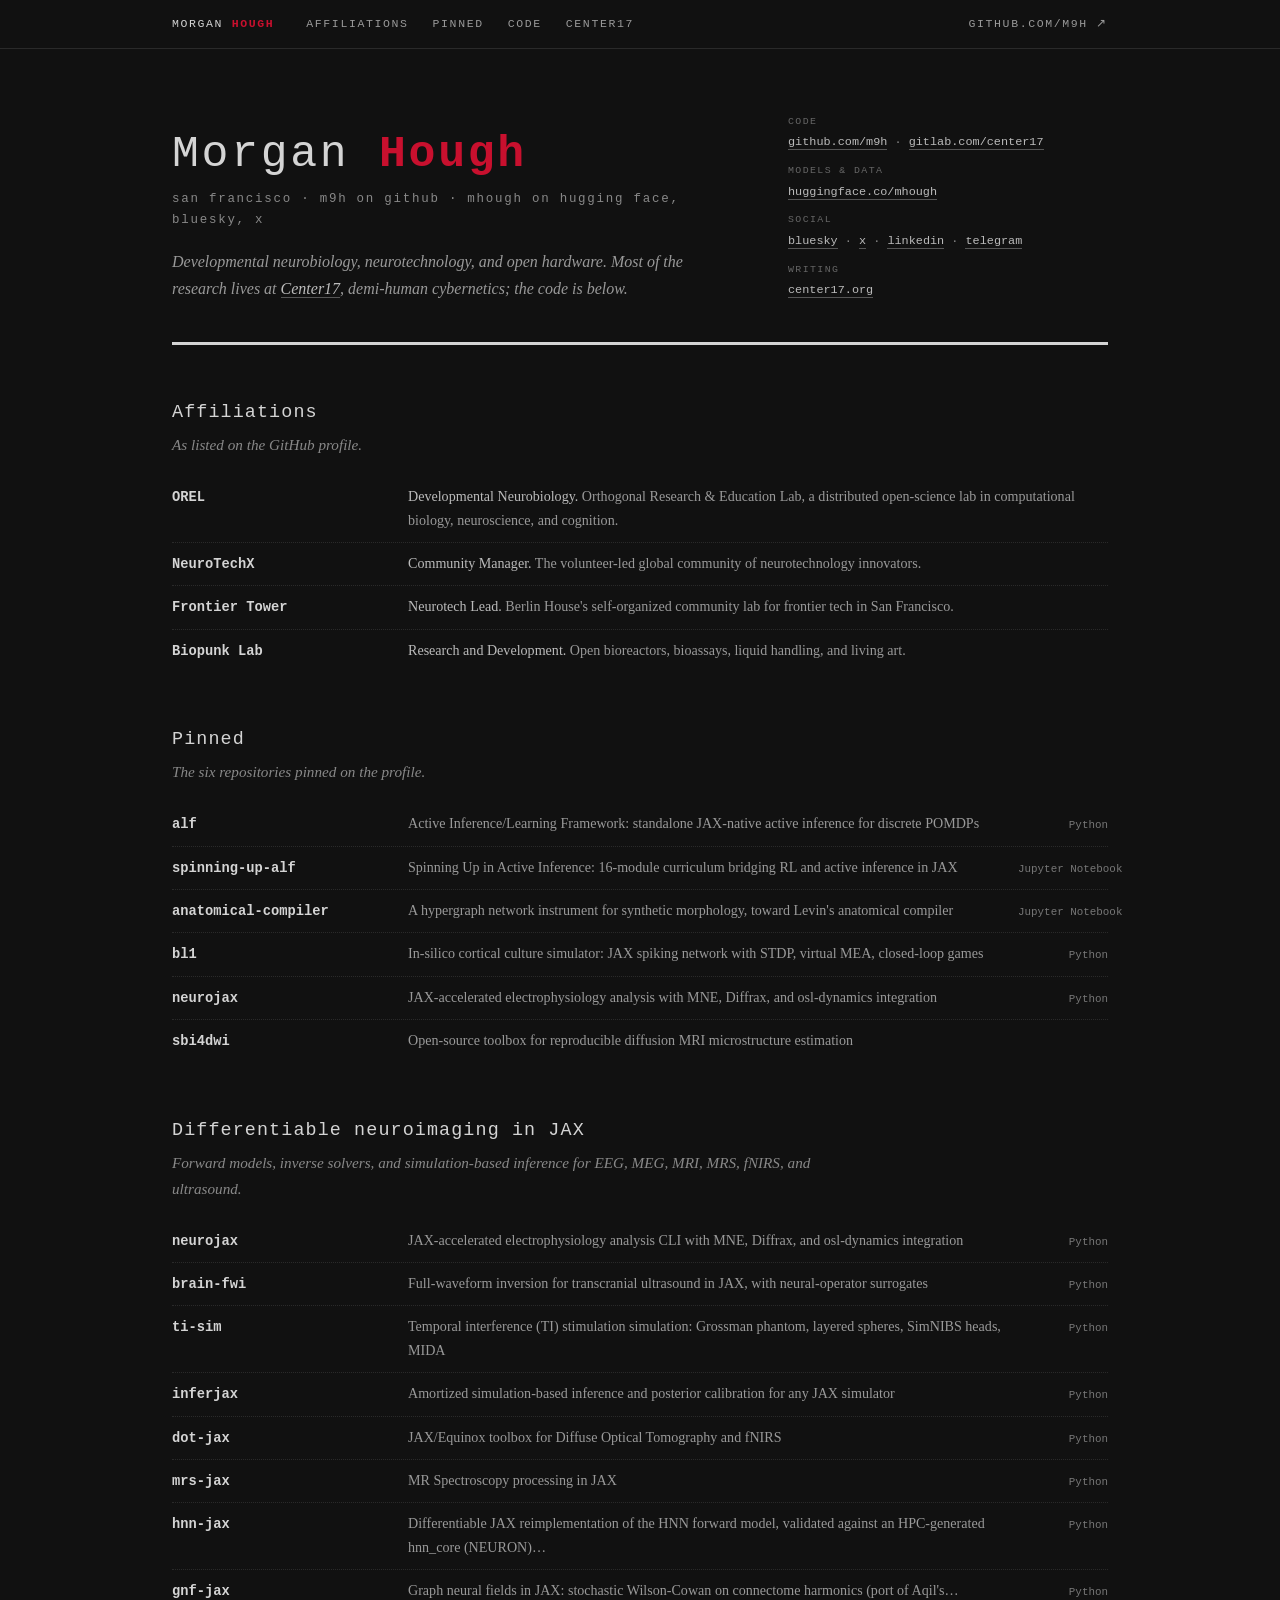
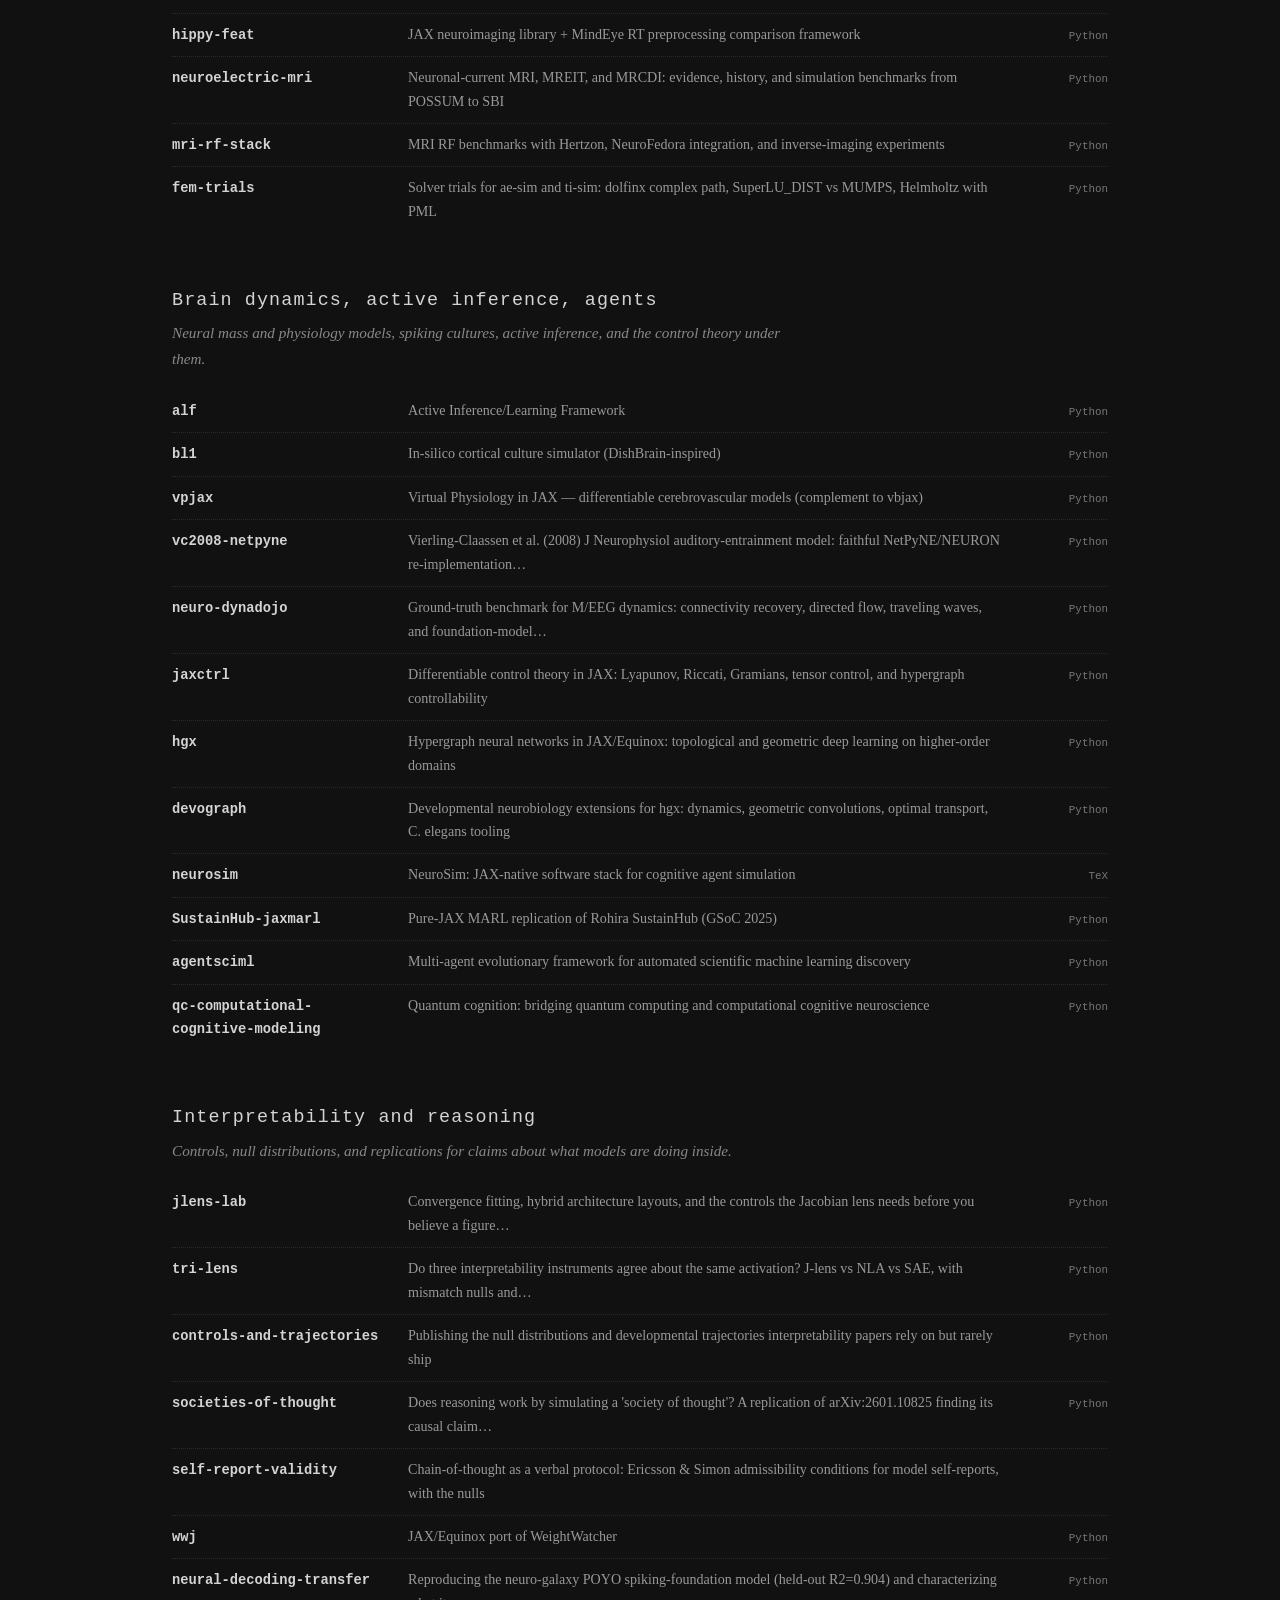
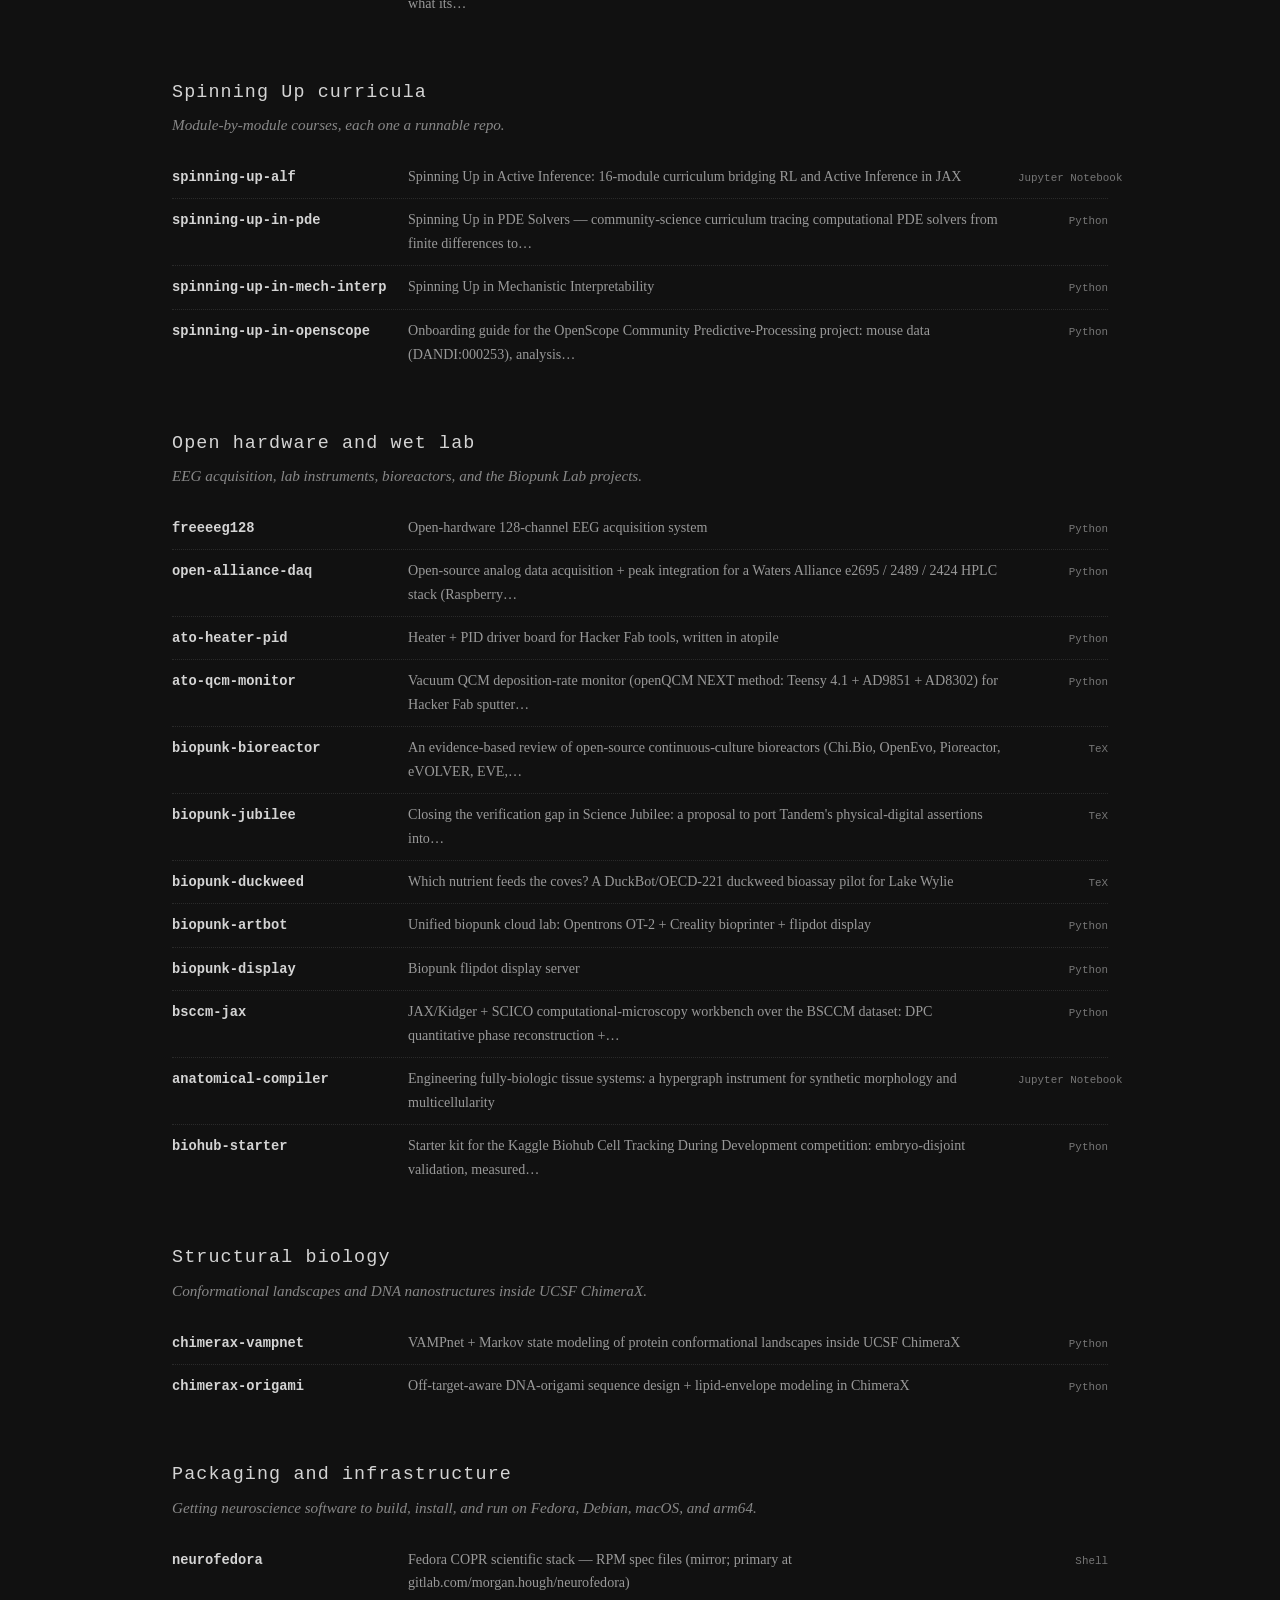
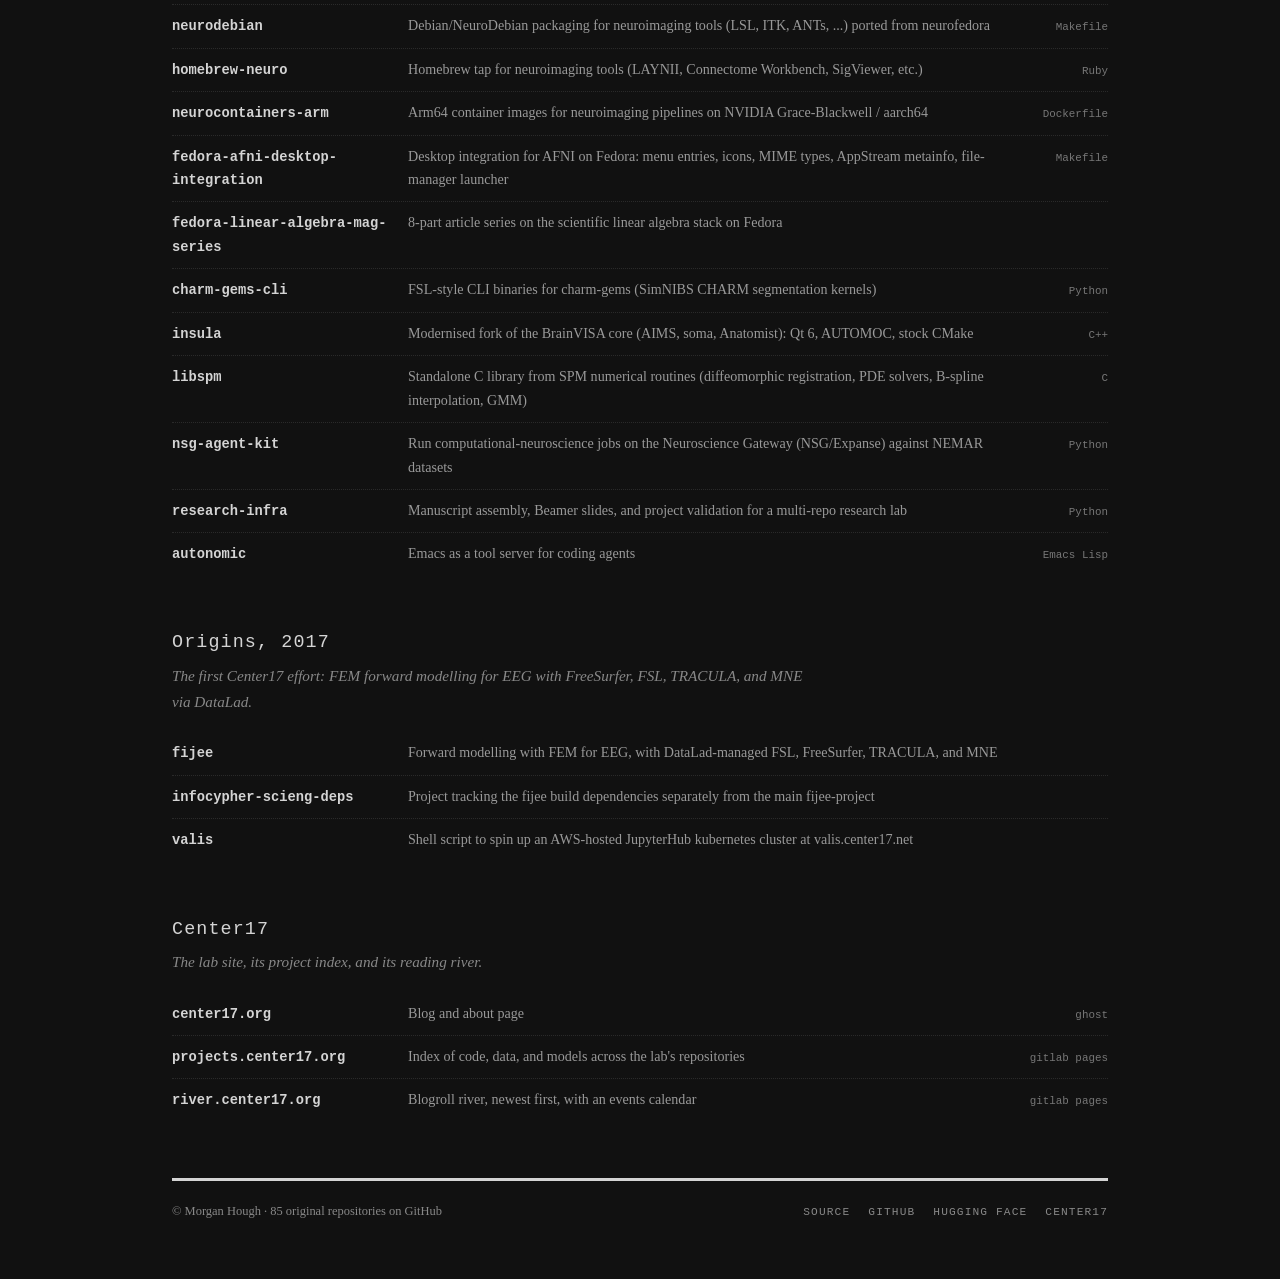
==== commit 8a2cd1a8: "Expand the personal page around the GitHub profile Affiliations from the profile bio, the six pinned" ====
--- a/index.html
+++ b/index.html
@@ -4,10 +4,12 @@
   <meta charset="UTF-8">
   <meta name="viewport" content="width=device-width, initial-scale=1.0">
   <title>Morgan Hough</title>
-  <meta name="description" content="Morgan Hough: computational neuroscience, neuroimaging, and open hardware. Code as m9h, models and data as mhough, writing at center17.org.">
+  <meta name="description" content="Morgan Hough, San Francisco. Developmental neurobiology at OREL, community manager at NeuroTechX, neurotech lead at Frontier Tower, R&amp;D at Biopunk Lab. Code as m9h, models and data as mhough, writing at center17.org.">
   <link rel="me" href="https://github.com/m9h">
   <link rel="me" href="https://huggingface.co/mhough">
   <link rel="me" href="https://bsky.app/profile/mhough.bsky.social">
+  <link rel="me" href="https://www.linkedin.com/in/morgan-g-hough">
+  <link rel="me" href="https://twitter.com/mhough">
   <style>
     @font-face {
       font-family: 'System';
@@ -15,40 +17,66 @@
     }
     * { margin: 0; padding: 0; box-sizing: border-box; }
     body {
-      background: #111111;
-      color: #d4d4d4;
+      background: #111111; color: #d4d4d4;
       font-family: 'Palatino Linotype', Palatino, 'Book Antiqua', Georgia, serif;
-      font-size: 17px;
-      line-height: 1.7;
-      -webkit-font-smoothing: antialiased;
+      font-size: 17px; line-height: 1.7; -webkit-font-smoothing: antialiased;
     }
     ::selection { background: #c8102e; color: #fff; }
     a { color: inherit; text-decoration: none; border-bottom: 1px solid #555; transition: border-color 0.15s; }
     a:hover { border-bottom-color: #c8102e; }
     .mono { font-family: 'System', 'IBM Plex Mono', 'SF Mono', Menlo, Consolas, monospace; }
 
-    .page { max-width: 760px; margin: 0 auto; padding: 72px 32px 80px; }
-
-    .masthead { padding-bottom: 36px; border-bottom: 3px solid #d4d4d4; margin-bottom: 44px; }
+    .topnav {
+      position: sticky; top: 0; z-index: 10;
+      background: rgba(17,17,17,0.94); backdrop-filter: blur(6px); border-bottom: 1px solid #2a2a2a;
+    }
+    .topnav .inner {
+      max-width: 1000px; margin: 0 auto; padding: 14px 32px;
+      display: flex; align-items: baseline; gap: 24px; flex-wrap: wrap;
+      font-family: 'System', 'IBM Plex Mono', 'SF Mono', Menlo, Consolas, monospace;
+      font-size: 0.72rem; text-transform: uppercase; letter-spacing: 0.14em;
+    }
+    .topnav a { border-bottom: none; color: #999; }
+    .topnav a:hover { color: #d4d4d4; }
+    .topnav .brand { color: #d4d4d4; margin-right: 8px; }
+    .topnav .brand b { color: #c8102e; }
+    .topnav .ext { margin-left: auto; }
+    .topnav .ext::after { content: " \2197"; }
+
+    .page { max-width: 1000px; margin: 0 auto; padding: 56px 32px 80px; }
+
+    .masthead {
+      display: grid; grid-template-columns: 1fr 320px; gap: 40px; align-items: end;
+      padding-bottom: 40px; border-bottom: 3px solid #d4d4d4; margin-bottom: 52px;
+    }
     .masthead h1 {
       font-family: 'System', 'IBM Plex Mono', 'SF Mono', Menlo, Consolas, monospace;
-      font-size: 2.6rem; font-weight: 400; letter-spacing: 0.06em; line-height: 1.1; margin-bottom: 10px;
+      font-size: 2.8rem; font-weight: 400; letter-spacing: 0.06em; line-height: 1.1; margin-bottom: 10px;
     }
     .masthead h1 b { color: #c8102e; font-weight: 700; }
     .handle {
       font-family: 'System', 'IBM Plex Mono', 'SF Mono', Menlo, Consolas, monospace;
-      font-size: 0.8rem; letter-spacing: 0.14em; text-transform: lowercase; color: #888;
-    }
-    .lede { font-style: italic; color: #999; max-width: 560px; margin-top: 14px; }
-
-    .section { margin-bottom: 44px; }
+      font-size: 0.78rem; letter-spacing: 0.14em; text-transform: lowercase; color: #888;
+    }
+    .masthead .lede { font-style: italic; color: #999; max-width: 520px; margin-top: 16px; font-size: 1rem; }
+    .masthead .lede a { color: #bbb; }
+    .masthead .now {
+      font-family: 'System', 'IBM Plex Mono', 'SF Mono', Menlo, Consolas, monospace;
+      font-size: 0.74rem; line-height: 1.9; color: #888;
+    }
+    .masthead .now dt { text-transform: uppercase; letter-spacing: 0.14em; font-size: 0.62rem; color: #666; margin-top: 8px; }
+    .masthead .now dd { margin: 0; }
+    .masthead .now a { color: #bbb; }
+
+    .section { margin-bottom: 52px; scroll-margin-top: 64px; }
     .section h2 {
       font-family: 'System', 'IBM Plex Mono', 'SF Mono', Menlo, Consolas, monospace;
-      font-size: 0.74rem; font-weight: 400; text-transform: uppercase; letter-spacing: 0.16em;
-      color: #888; margin-bottom: 14px; padding-bottom: 6px; border-bottom: 1px solid #333;
-    }
+      font-size: 1.15rem; font-weight: 400; letter-spacing: 0.06em; margin-bottom: 4px;
+    }
+    .section .lede { font-style: italic; color: #888; max-width: 640px; margin-bottom: 18px; font-size: 0.95rem; }
+    .section .lede a { color: #bbb; }
     .row {
-      display: grid; grid-template-columns: 180px 1fr; gap: 16px;
+      display: grid; grid-template-columns: 220px 1fr 90px; gap: 16px;
       padding: 9px 0; border-bottom: 1px dotted #2a2a2a; align-items: baseline;
     }
     .row:last-child { border-bottom: none; }
@@ -57,9 +85,15 @@
       font-family: 'System', 'IBM Plex Mono', 'SF Mono', Menlo, Consolas, monospace;
       font-size: 0.86rem; font-weight: 700; transition: color 0.15s; overflow-wrap: anywhere;
     }
-    .v { font-size: 0.9rem; color: #999; }
+    .v { font-size: 0.88rem; color: #999; }
     .v a { color: #bbb; }
-    .prose { color: #aaa; max-width: 600px; }
+    .t {
+      font-family: 'System', 'IBM Plex Mono', 'SF Mono', Menlo, Consolas, monospace;
+      font-size: 0.68rem; color: #777; text-align: right; white-space: nowrap;
+    }
+    .affil .row { grid-template-columns: 220px 1fr; }
+    .affil .v em { color: #bbb; font-style: normal; }
+    .prose { color: #aaa; max-width: 640px; }
     .prose p + p { margin-top: 12px; }
     .prose a { color: #ccc; }
 
@@ -75,49 +109,176 @@
     }
     footer nav a:hover { color: #c8102e; }
 
-    @media (max-width: 600px) {
-      .page { padding: 48px 20px 60px; }
-      .masthead h1 { font-size: 2rem; }
-      .row { grid-template-columns: 1fr; gap: 2px; }
+    @media (max-width: 700px) {
+      .topnav .inner { padding: 12px 20px; gap: 14px; }
+      .topnav .ext { margin-left: 0; }
+      .page { padding: 40px 20px 60px; }
+      .masthead { grid-template-columns: 1fr; }
+      .masthead h1 { font-size: 2.1rem; }
+      .row, .affil .row { grid-template-columns: 1fr; gap: 2px; }
+      .t { text-align: left; }
     }
   </style>
 </head>
 <body>
+<nav class="topnav"><div class="inner">
+  <a class="brand" href="#">morgan <b>hough</b></a>
+  <a href="#affiliations">Affiliations</a>
+  <a href="#pinned">Pinned</a>
+  <a href="#code">Code</a>
+  <a href="#center17">Center17</a>
+  <a class="ext" href="https://github.com/m9h">github.com/m9h</a>
+</div></nav>
+
 <div class="page">
 
   <header class="masthead">
-    <h1>Morgan <b>Hough</b></h1>
-    <div class="handle">m9h on github &middot; mhough on hugging face &amp; bluesky</div>
-    <p class="lede">Computational neuroscience, neuroimaging, and open hardware. Most of the work lives at <a href="https://center17.org/">Center17</a>, demi-human cybernetics.</p>
+    <div>
+      <h1>Morgan <b>Hough</b></h1>
+      <div class="handle">san francisco &middot; m9h on github &middot; mhough on hugging face, bluesky, x</div>
+      <p class="lede">Developmental neurobiology, neurotechnology, and open hardware. Most of the research lives at <a href="https://center17.org/">Center17</a>, demi-human cybernetics; the code is below.</p>
+    </div>
+    <dl class="now">
+      <dt>Code</dt><dd><a href="https://github.com/m9h">github.com/m9h</a> &middot; <a href="https://gitlab.com/center17">gitlab.com/center17</a></dd>
+      <dt>Models &amp; data</dt><dd><a href="https://huggingface.co/mhough">huggingface.co/mhough</a></dd>
+      <dt>Social</dt><dd><a href="https://bsky.app/profile/mhough.bsky.social">bluesky</a> &middot; <a href="https://twitter.com/mhough">x</a> &middot; <a href="https://www.linkedin.com/in/morgan-g-hough">linkedin</a> &middot; <a href="https://t.me/s/mhough">telegram</a></dd>
+      <dt>Writing</dt><dd><a href="https://center17.org/">center17.org</a></dd>
+    </dl>
   </header>
 
-  <section class="section">
-    <h2>Find me</h2>
-    <div class="row"><span class="k"><a href="https://github.com/m9h">github.com/m9h</a></span><span class="v">code</span></div>
-    <div class="row"><span class="k"><a href="https://huggingface.co/mhough">huggingface.co/mhough</a></span><span class="v">models and datasets</span></div>
-    <div class="row"><span class="k"><a href="https://bsky.app/profile/mhough.bsky.social">mhough.bsky.social</a></span><span class="v">bluesky</span></div>
-    <div class="row"><span class="k"><a href="https://gitlab.com/center17">gitlab.com/center17</a></span><span class="v">center17 group</span></div>
+  <section class="section affil" id="affiliations">
+    <h2>Affiliations</h2>
+    <p class="lede">As listed on the GitHub profile.</p>
+    <a class="row" href="https://github.com/OREL-group"><span class="k">OREL</span><span class="v"><em>Developmental Neurobiology.</em> Orthogonal Research &amp; Education Lab, a distributed open-science lab in computational biology, neuroscience, and cognition.</span></a>
+    <a class="row" href="https://neurotechx.com/"><span class="k">NeuroTechX</span><span class="v"><em>Community Manager.</em> The volunteer-led global community of neurotechnology innovators.</span></a>
+    <a class="row" href="https://berlinhouse.com/"><span class="k">Frontier Tower</span><span class="v"><em>Neurotech Lead.</em> Berlin House's self-organized community lab for frontier tech in San Francisco.</span></a>
+    <a class="row" href="https://github.com/m9h?tab=repositories&q=biopunk"><span class="k">Biopunk Lab</span><span class="v"><em>Research and Development.</em> Open bioreactors, bioassays, liquid handling, and living art.</span></a>
   </section>
 
-  <section class="section">
+  <section class="section" id="pinned">
+    <h2>Pinned</h2>
+    <p class="lede">The six repositories pinned on the profile.</p>
+    <a class="row" href="https://github.com/m9h/alf"><span class="k">alf</span><span class="v">Active Inference/Learning Framework: standalone JAX-native active inference for discrete POMDPs</span><span class="t">Python</span></a>
+      <a class="row" href="https://github.com/m9h/spinning-up-alf"><span class="k">spinning-up-alf</span><span class="v">Spinning Up in Active Inference: 16-module curriculum bridging RL and active inference in JAX</span><span class="t">Jupyter Notebook</span></a>
+      <a class="row" href="https://github.com/m9h/anatomical-compiler"><span class="k">anatomical-compiler</span><span class="v">A hypergraph network instrument for synthetic morphology, toward Levin&#x27;s anatomical compiler</span><span class="t">Jupyter Notebook</span></a>
+      <a class="row" href="https://github.com/m9h/bl1"><span class="k">bl1</span><span class="v">In-silico cortical culture simulator: JAX spiking network with STDP, virtual MEA, closed-loop games</span><span class="t">Python</span></a>
+      <a class="row" href="https://github.com/m9h/neurojax"><span class="k">neurojax</span><span class="v">JAX-accelerated electrophysiology analysis with MNE, Diffrax, and osl-dynamics integration</span><span class="t">Python</span></a>
+      <a class="row" href="https://github.com/m9h/sbi4dwi"><span class="k">sbi4dwi</span><span class="v">Open-source toolbox for reproducible diffusion MRI microstructure estimation</span><span class="t"></span></a>
+  </section>
+
+  <div id="code"></div>
+  
+    <section class="section">
+      <h2>Differentiable neuroimaging in JAX</h2>
+      <p class="lede">Forward models, inverse solvers, and simulation-based inference for EEG, MEG, MRI, MRS, fNIRS, and ultrasound.</p>
+      <a class="row" href="https://github.com/m9h/neurojax"><span class="k">neurojax</span><span class="v">JAX-accelerated electrophysiology analysis CLI with MNE, Diffrax, and osl-dynamics integration</span><span class="t">Python</span></a>
+      <a class="row" href="https://github.com/m9h/brain-fwi"><span class="k">brain-fwi</span><span class="v">Full-waveform inversion for transcranial ultrasound in JAX, with neural-operator surrogates</span><span class="t">Python</span></a>
+      <a class="row" href="https://github.com/m9h/ti-sim"><span class="k">ti-sim</span><span class="v">Temporal interference (TI) stimulation simulation: Grossman phantom, layered spheres, SimNIBS heads, MIDA</span><span class="t">Python</span></a>
+      <a class="row" href="https://github.com/m9h/inferjax"><span class="k">inferjax</span><span class="v">Amortized simulation-based inference and posterior calibration for any JAX simulator</span><span class="t">Python</span></a>
+      <a class="row" href="https://github.com/m9h/dot-jax"><span class="k">dot-jax</span><span class="v">JAX/Equinox toolbox for Diffuse Optical Tomography and fNIRS</span><span class="t">Python</span></a>
+      <a class="row" href="https://github.com/m9h/mrs-jax"><span class="k">mrs-jax</span><span class="v">MR Spectroscopy processing in JAX</span><span class="t">Python</span></a>
+      <a class="row" href="https://github.com/m9h/hnn-jax"><span class="k">hnn-jax</span><span class="v">Differentiable JAX reimplementation of the HNN forward model, validated against an HPC-generated hnn_core (NEURON)…</span><span class="t">Python</span></a>
+      <a class="row" href="https://github.com/m9h/gnf-jax"><span class="k">gnf-jax</span><span class="v">Graph neural fields in JAX: stochastic Wilson-Cowan on connectome harmonics (port of Aqil&#x27;s…</span><span class="t">Python</span></a>
+      <a class="row" href="https://github.com/m9h/hippy-feat"><span class="k">hippy-feat</span><span class="v">JAX neuroimaging library + MindEye RT preprocessing comparison framework</span><span class="t">Python</span></a>
+      <a class="row" href="https://github.com/m9h/neuroelectric-mri"><span class="k">neuroelectric-mri</span><span class="v">Neuronal-current MRI, MREIT, and MRCDI: evidence, history, and simulation benchmarks from POSSUM to SBI</span><span class="t">Python</span></a>
+      <a class="row" href="https://github.com/m9h/mri-rf-stack"><span class="k">mri-rf-stack</span><span class="v">MRI RF benchmarks with Hertzon, NeuroFedora integration, and inverse-imaging experiments</span><span class="t">Python</span></a>
+      <a class="row" href="https://github.com/m9h/fem-trials"><span class="k">fem-trials</span><span class="v">Solver trials for ae-sim and ti-sim: dolfinx complex path, SuperLU_DIST vs MUMPS, Helmholtz with PML</span><span class="t">Python</span></a>
+    </section>
+    <section class="section">
+      <h2>Brain dynamics, active inference, agents</h2>
+      <p class="lede">Neural mass and physiology models, spiking cultures, active inference, and the control theory under them.</p>
+      <a class="row" href="https://github.com/m9h/alf"><span class="k">alf</span><span class="v">Active Inference/Learning Framework</span><span class="t">Python</span></a>
+      <a class="row" href="https://github.com/m9h/bl1"><span class="k">bl1</span><span class="v">In-silico cortical culture simulator (DishBrain-inspired)</span><span class="t">Python</span></a>
+      <a class="row" href="https://github.com/m9h/vpjax"><span class="k">vpjax</span><span class="v">Virtual Physiology in JAX — differentiable cerebrovascular models (complement to vbjax)</span><span class="t">Python</span></a>
+      <a class="row" href="https://github.com/m9h/vc2008-netpyne"><span class="k">vc2008-netpyne</span><span class="v">Vierling-Claassen et al. (2008) J Neurophysiol auditory-entrainment model: faithful NetPyNE/NEURON re-implementation…</span><span class="t">Python</span></a>
+      <a class="row" href="https://github.com/m9h/neuro-dynadojo"><span class="k">neuro-dynadojo</span><span class="v">Ground-truth benchmark for M/EEG dynamics: connectivity recovery, directed flow, traveling waves, and foundation-model…</span><span class="t">Python</span></a>
+      <a class="row" href="https://github.com/m9h/jaxctrl"><span class="k">jaxctrl</span><span class="v">Differentiable control theory in JAX: Lyapunov, Riccati, Gramians, tensor control, and hypergraph controllability</span><span class="t">Python</span></a>
+      <a class="row" href="https://github.com/m9h/hgx"><span class="k">hgx</span><span class="v">Hypergraph neural networks in JAX/Equinox: topological and geometric deep learning on higher-order domains</span><span class="t">Python</span></a>
+      <a class="row" href="https://github.com/m9h/devograph"><span class="k">devograph</span><span class="v">Developmental neurobiology extensions for hgx: dynamics, geometric convolutions, optimal transport, C. elegans tooling</span><span class="t">Python</span></a>
+      <a class="row" href="https://github.com/m9h/neurosim"><span class="k">neurosim</span><span class="v">NeuroSim: JAX-native software stack for cognitive agent simulation</span><span class="t">TeX</span></a>
+      <a class="row" href="https://github.com/m9h/SustainHub-jaxmarl"><span class="k">SustainHub-jaxmarl</span><span class="v">Pure-JAX MARL replication of Rohira SustainHub (GSoC 2025)</span><span class="t">Python</span></a>
+      <a class="row" href="https://github.com/m9h/agentsciml"><span class="k">agentsciml</span><span class="v">Multi-agent evolutionary framework for automated scientific machine learning discovery</span><span class="t">Python</span></a>
+      <a class="row" href="https://github.com/m9h/qc-computational-cognitive-modeling"><span class="k">qc-computational-cognitive-modeling</span><span class="v">Quantum cognition: bridging quantum computing and computational cognitive neuroscience</span><span class="t">Python</span></a>
+    </section>
+    <section class="section">
+      <h2>Interpretability and reasoning</h2>
+      <p class="lede">Controls, null distributions, and replications for claims about what models are doing inside.</p>
+      <a class="row" href="https://github.com/m9h/jlens-lab"><span class="k">jlens-lab</span><span class="v">Convergence fitting, hybrid architecture layouts, and the controls the Jacobian lens needs before you believe a figure…</span><span class="t">Python</span></a>
+      <a class="row" href="https://github.com/m9h/tri-lens"><span class="k">tri-lens</span><span class="v">Do three interpretability instruments agree about the same activation? J-lens vs NLA vs SAE, with mismatch nulls and…</span><span class="t">Python</span></a>
+      <a class="row" href="https://github.com/m9h/controls-and-trajectories"><span class="k">controls-and-trajectories</span><span class="v">Publishing the null distributions and developmental trajectories interpretability papers rely on but rarely ship</span><span class="t">Python</span></a>
+      <a class="row" href="https://github.com/m9h/societies-of-thought"><span class="k">societies-of-thought</span><span class="v">Does reasoning work by simulating a &#x27;society of thought&#x27;? A replication of arXiv:2601.10825 finding its causal claim…</span><span class="t">Python</span></a>
+      <a class="row" href="https://github.com/m9h/self-report-validity"><span class="k">self-report-validity</span><span class="v">Chain-of-thought as a verbal protocol: Ericsson &amp; Simon admissibility conditions for model self-reports, with the nulls</span><span class="t"></span></a>
+      <a class="row" href="https://github.com/m9h/wwj"><span class="k">wwj</span><span class="v">JAX/Equinox port of WeightWatcher</span><span class="t">Python</span></a>
+      <a class="row" href="https://github.com/m9h/neural-decoding-transfer"><span class="k">neural-decoding-transfer</span><span class="v">Reproducing the neuro-galaxy POYO spiking-foundation model (held-out R2=0.904) and characterizing what its…</span><span class="t">Python</span></a>
+    </section>
+    <section class="section">
+      <h2>Spinning Up curricula</h2>
+      <p class="lede">Module-by-module courses, each one a runnable repo.</p>
+      <a class="row" href="https://github.com/m9h/spinning-up-alf"><span class="k">spinning-up-alf</span><span class="v">Spinning Up in Active Inference: 16-module curriculum bridging RL and Active Inference in JAX</span><span class="t">Jupyter Notebook</span></a>
+      <a class="row" href="https://github.com/m9h/spinning-up-in-pde"><span class="k">spinning-up-in-pde</span><span class="v">Spinning Up in PDE Solvers — community-science curriculum tracing computational PDE solvers from finite differences to…</span><span class="t">Python</span></a>
+      <a class="row" href="https://github.com/m9h/spinning-up-in-mech-interp"><span class="k">spinning-up-in-mech-interp</span><span class="v">Spinning Up in Mechanistic Interpretability</span><span class="t">Python</span></a>
+      <a class="row" href="https://github.com/m9h/spinning-up-in-openscope"><span class="k">spinning-up-in-openscope</span><span class="v">Onboarding guide for the OpenScope Community Predictive-Processing project: mouse data (DANDI:000253), analysis…</span><span class="t">Python</span></a>
+    </section>
+    <section class="section">
+      <h2>Open hardware and wet lab</h2>
+      <p class="lede">EEG acquisition, lab instruments, bioreactors, and the Biopunk Lab projects.</p>
+      <a class="row" href="https://github.com/m9h/freeeeg128"><span class="k">freeeeg128</span><span class="v">Open-hardware 128-channel EEG acquisition system</span><span class="t">Python</span></a>
+      <a class="row" href="https://github.com/m9h/open-alliance-daq"><span class="k">open-alliance-daq</span><span class="v">Open-source analog data acquisition + peak integration for a Waters Alliance e2695 / 2489 / 2424 HPLC stack (Raspberry…</span><span class="t">Python</span></a>
+      <a class="row" href="https://github.com/m9h/ato-heater-pid"><span class="k">ato-heater-pid</span><span class="v">Heater + PID driver board for Hacker Fab tools, written in atopile</span><span class="t">Python</span></a>
+      <a class="row" href="https://github.com/m9h/ato-qcm-monitor"><span class="k">ato-qcm-monitor</span><span class="v">Vacuum QCM deposition-rate monitor (openQCM NEXT method: Teensy 4.1 + AD9851 + AD8302) for Hacker Fab sputter…</span><span class="t">Python</span></a>
+      <a class="row" href="https://github.com/m9h/biopunk-bioreactor"><span class="k">biopunk-bioreactor</span><span class="v">An evidence-based review of open-source continuous-culture bioreactors (Chi.Bio, OpenEvo, Pioreactor, eVOLVER, EVE,…</span><span class="t">TeX</span></a>
+      <a class="row" href="https://github.com/m9h/biopunk-jubilee"><span class="k">biopunk-jubilee</span><span class="v">Closing the verification gap in Science Jubilee: a proposal to port Tandem&#x27;s physical-digital assertions into…</span><span class="t">TeX</span></a>
+      <a class="row" href="https://github.com/m9h/biopunk-duckweed"><span class="k">biopunk-duckweed</span><span class="v">Which nutrient feeds the coves? A DuckBot/OECD-221 duckweed bioassay pilot for Lake Wylie</span><span class="t">TeX</span></a>
+      <a class="row" href="https://github.com/m9h/biopunk-artbot"><span class="k">biopunk-artbot</span><span class="v">Unified biopunk cloud lab: Opentrons OT-2 + Creality bioprinter + flipdot display</span><span class="t">Python</span></a>
+      <a class="row" href="https://github.com/m9h/biopunk-display"><span class="k">biopunk-display</span><span class="v">Biopunk flipdot display server</span><span class="t">Python</span></a>
+      <a class="row" href="https://github.com/m9h/bsccm-jax"><span class="k">bsccm-jax</span><span class="v">JAX/Kidger + SCICO computational-microscopy workbench over the BSCCM dataset: DPC quantitative phase reconstruction +…</span><span class="t">Python</span></a>
+      <a class="row" href="https://github.com/m9h/anatomical-compiler"><span class="k">anatomical-compiler</span><span class="v">Engineering fully-biologic tissue systems: a hypergraph instrument for synthetic morphology and multicellularity</span><span class="t">Jupyter Notebook</span></a>
+      <a class="row" href="https://github.com/m9h/biohub-starter"><span class="k">biohub-starter</span><span class="v">Starter kit for the Kaggle Biohub Cell Tracking During Development competition: embryo-disjoint validation, measured…</span><span class="t">Python</span></a>
+    </section>
+    <section class="section">
+      <h2>Structural biology</h2>
+      <p class="lede">Conformational landscapes and DNA nanostructures inside UCSF ChimeraX.</p>
+      <a class="row" href="https://github.com/m9h/chimerax-vampnet"><span class="k">chimerax-vampnet</span><span class="v">VAMPnet + Markov state modeling of protein conformational landscapes inside UCSF ChimeraX</span><span class="t">Python</span></a>
+      <a class="row" href="https://github.com/m9h/chimerax-origami"><span class="k">chimerax-origami</span><span class="v">Off-target-aware DNA-origami sequence design + lipid-envelope modeling in ChimeraX</span><span class="t">Python</span></a>
+    </section>
+    <section class="section">
+      <h2>Packaging and infrastructure</h2>
+      <p class="lede">Getting neuroscience software to build, install, and run on Fedora, Debian, macOS, and arm64.</p>
+      <a class="row" href="https://github.com/m9h/neurofedora"><span class="k">neurofedora</span><span class="v">Fedora COPR scientific stack — RPM spec files (mirror; primary at gitlab.com/morgan.hough/neurofedora)</span><span class="t">Shell</span></a>
+      <a class="row" href="https://github.com/m9h/neurodebian"><span class="k">neurodebian</span><span class="v">Debian/NeuroDebian packaging for neuroimaging tools (LSL, ITK, ANTs, ...) ported from neurofedora</span><span class="t">Makefile</span></a>
+      <a class="row" href="https://github.com/m9h/homebrew-neuro"><span class="k">homebrew-neuro</span><span class="v">Homebrew tap for neuroimaging tools (LAYNII, Connectome Workbench, SigViewer, etc.)</span><span class="t">Ruby</span></a>
+      <a class="row" href="https://github.com/m9h/neurocontainers-arm"><span class="k">neurocontainers-arm</span><span class="v">Arm64 container images for neuroimaging pipelines on NVIDIA Grace-Blackwell / aarch64</span><span class="t">Dockerfile</span></a>
+      <a class="row" href="https://github.com/m9h/fedora-afni-desktop-integration"><span class="k">fedora-afni-desktop-integration</span><span class="v">Desktop integration for AFNI on Fedora: menu entries, icons, MIME types, AppStream metainfo, file-manager launcher</span><span class="t">Makefile</span></a>
+      <a class="row" href="https://github.com/m9h/fedora-linear-algebra-mag-series"><span class="k">fedora-linear-algebra-mag-series</span><span class="v">8-part article series on the scientific linear algebra stack on Fedora</span><span class="t"></span></a>
+      <a class="row" href="https://github.com/m9h/charm-gems-cli"><span class="k">charm-gems-cli</span><span class="v">FSL-style CLI binaries for charm-gems (SimNIBS CHARM segmentation kernels)</span><span class="t">Python</span></a>
+      <a class="row" href="https://github.com/m9h/insula"><span class="k">insula</span><span class="v">Modernised fork of the BrainVISA core (AIMS, soma, Anatomist): Qt 6, AUTOMOC, stock CMake</span><span class="t">C++</span></a>
+      <a class="row" href="https://github.com/m9h/libspm"><span class="k">libspm</span><span class="v">Standalone C library from SPM numerical routines (diffeomorphic registration, PDE solvers, B-spline interpolation, GMM)</span><span class="t">C</span></a>
+      <a class="row" href="https://github.com/m9h/nsg-agent-kit"><span class="k">nsg-agent-kit</span><span class="v">Run computational-neuroscience jobs on the Neuroscience Gateway (NSG/Expanse) against NEMAR datasets</span><span class="t">Python</span></a>
+      <a class="row" href="https://github.com/m9h/research-infra"><span class="k">research-infra</span><span class="v">Manuscript assembly, Beamer slides, and project validation for a multi-repo research lab</span><span class="t">Python</span></a>
+      <a class="row" href="https://github.com/m9h/autonomic"><span class="k">autonomic</span><span class="v">Emacs as a tool server for coding agents</span><span class="t">Emacs Lisp</span></a>
+    </section>
+    <section class="section">
+      <h2>Origins, 2017</h2>
+      <p class="lede">The first Center17 effort: FEM forward modelling for EEG with FreeSurfer, FSL, TRACULA, and MNE via DataLad.</p>
+      <a class="row" href="https://github.com/m9h/fijee"><span class="k">fijee</span><span class="v">Forward modelling with FEM for EEG, with DataLad-managed FSL, FreeSurfer, TRACULA, and MNE</span><span class="t"></span></a>
+      <a class="row" href="https://github.com/m9h/infocypher-scieng-deps"><span class="k">infocypher-scieng-deps</span><span class="v">Project tracking the fijee build dependencies separately from the main fijee-project</span><span class="t"></span></a>
+      <a class="row" href="https://github.com/m9h/valis"><span class="k">valis</span><span class="v">Shell script to spin up an AWS-hosted JupyterHub kubernetes cluster at valis.center17.net</span><span class="t"></span></a>
+    </section>
+
+  <section class="section" id="center17">
     <h2>Center17</h2>
-    <div class="row"><span class="k"><a href="https://center17.org/">center17.org</a></span><span class="v">blog and about</span></div>
-    <div class="row"><span class="k"><a href="https://projects.center17.org/">projects.center17.org</a></span><span class="v">index of code, data, and models</span></div>
-    <div class="row"><span class="k"><a href="https://river.center17.org/">river.center17.org</a></span><span class="v">blogroll river, newest first, with an events calendar</span></div>
+    <p class="lede">The lab site, its project index, and its reading river.</p>
+    <a class="row" href="https://center17.org/"><span class="k">center17.org</span><span class="v">Blog and about page</span><span class="t">ghost</span></a>
+    <a class="row" href="https://projects.center17.org/"><span class="k">projects.center17.org</span><span class="v">Index of code, data, and models across the lab's repositories</span><span class="t">gitlab pages</span></a>
+    <a class="row" href="https://river.center17.org/"><span class="k">river.center17.org</span><span class="v">Blogroll river, newest first, with an events calendar</span><span class="t">gitlab pages</span></a>
   </section>
 
-  <section class="section">
-    <h2>Threads</h2>
-    <div class="prose">
-      <p>Differentiable neuroimaging in JAX: forward models, inverse solvers, and full-waveform inversion for EEG, MEG, and ultrasound. Neural mass and physiological models of the brain, and what pharmacology does to them.</p>
-      <p>Packaging neuroscience software for Fedora, and building open lab hardware: data acquisition, process control, and optical benches.</p>
-    </div>
-  </section>
-
   <footer>
-    <span>&copy; Morgan Hough</span>
+    <span>&copy; Morgan Hough &middot; 85 original repositories on GitHub</span>
     <nav>
       <a href="https://github.com/m9h/m9h.github.io">source</a>
+      <a href="https://github.com/m9h">github</a>
+      <a href="https://huggingface.co/mhough">hugging face</a>
       <a href="https://center17.org/">center17</a>
     </nav>
   </footer>
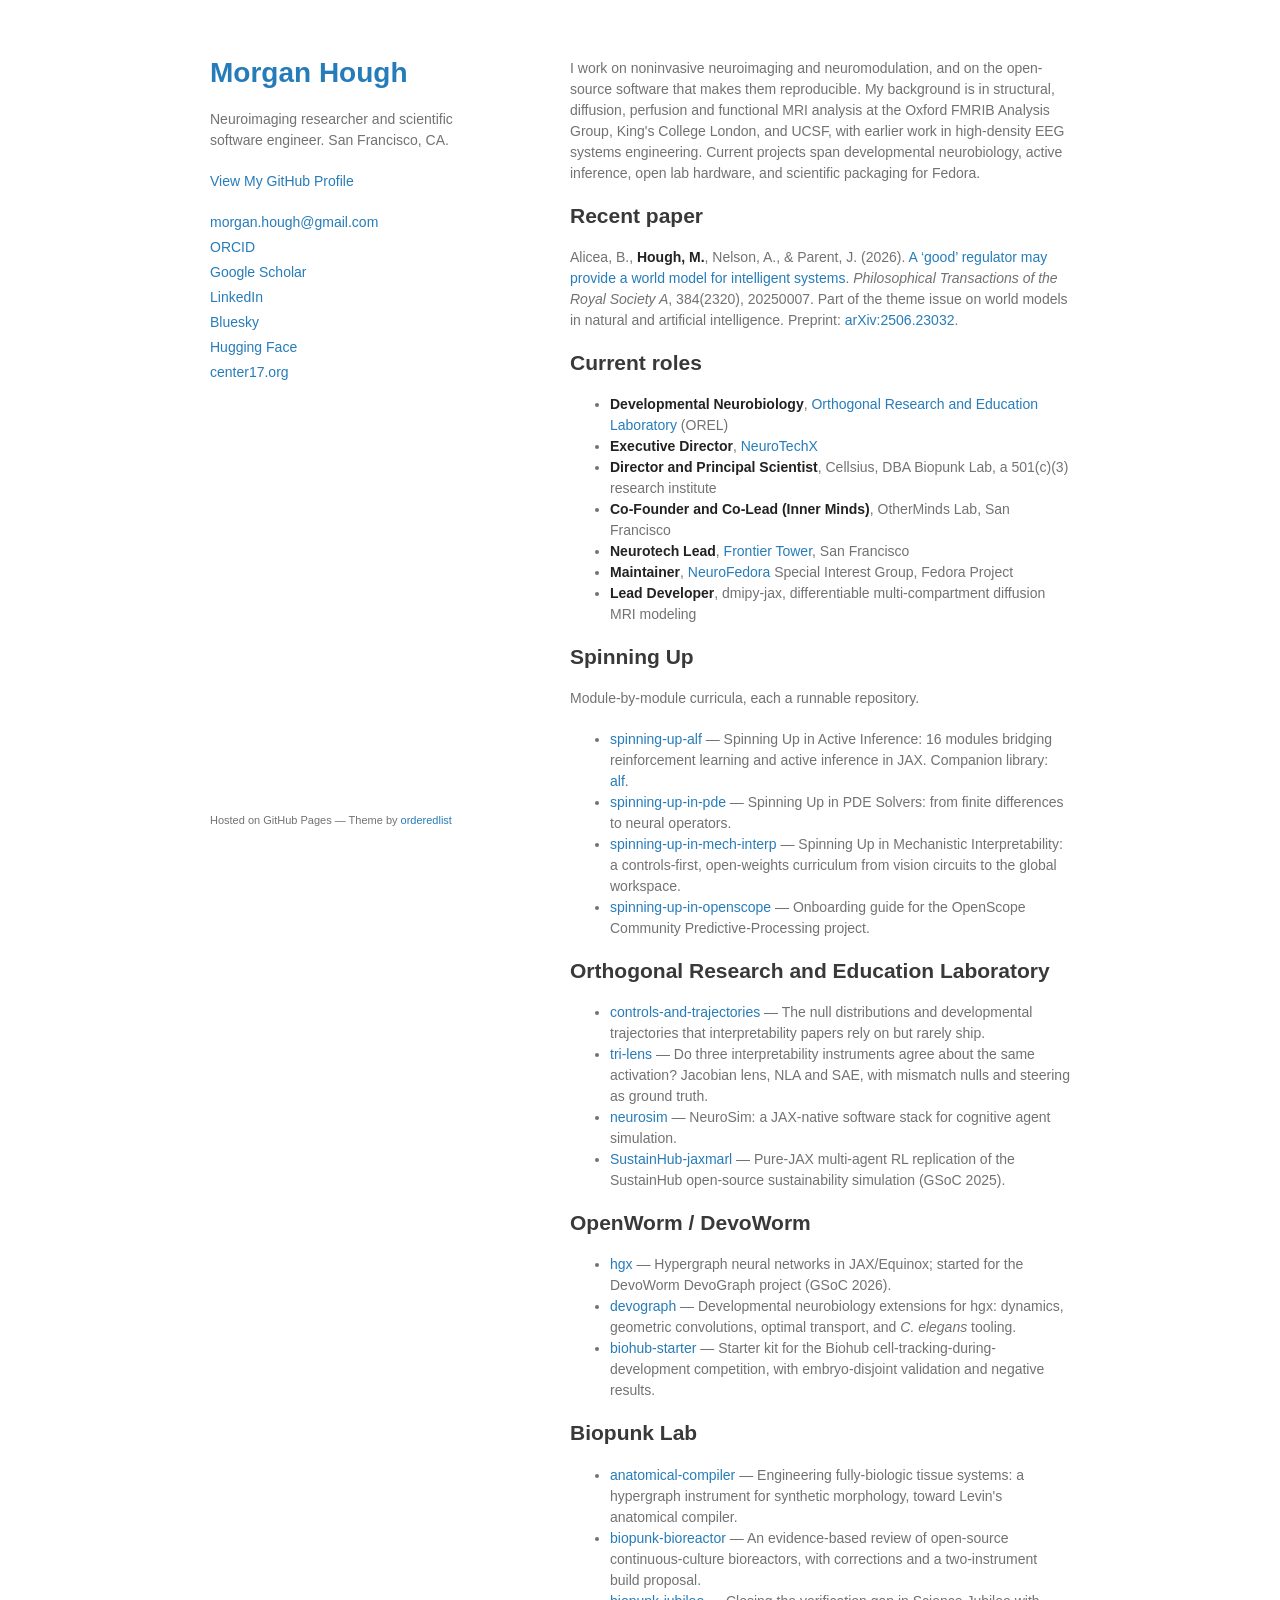
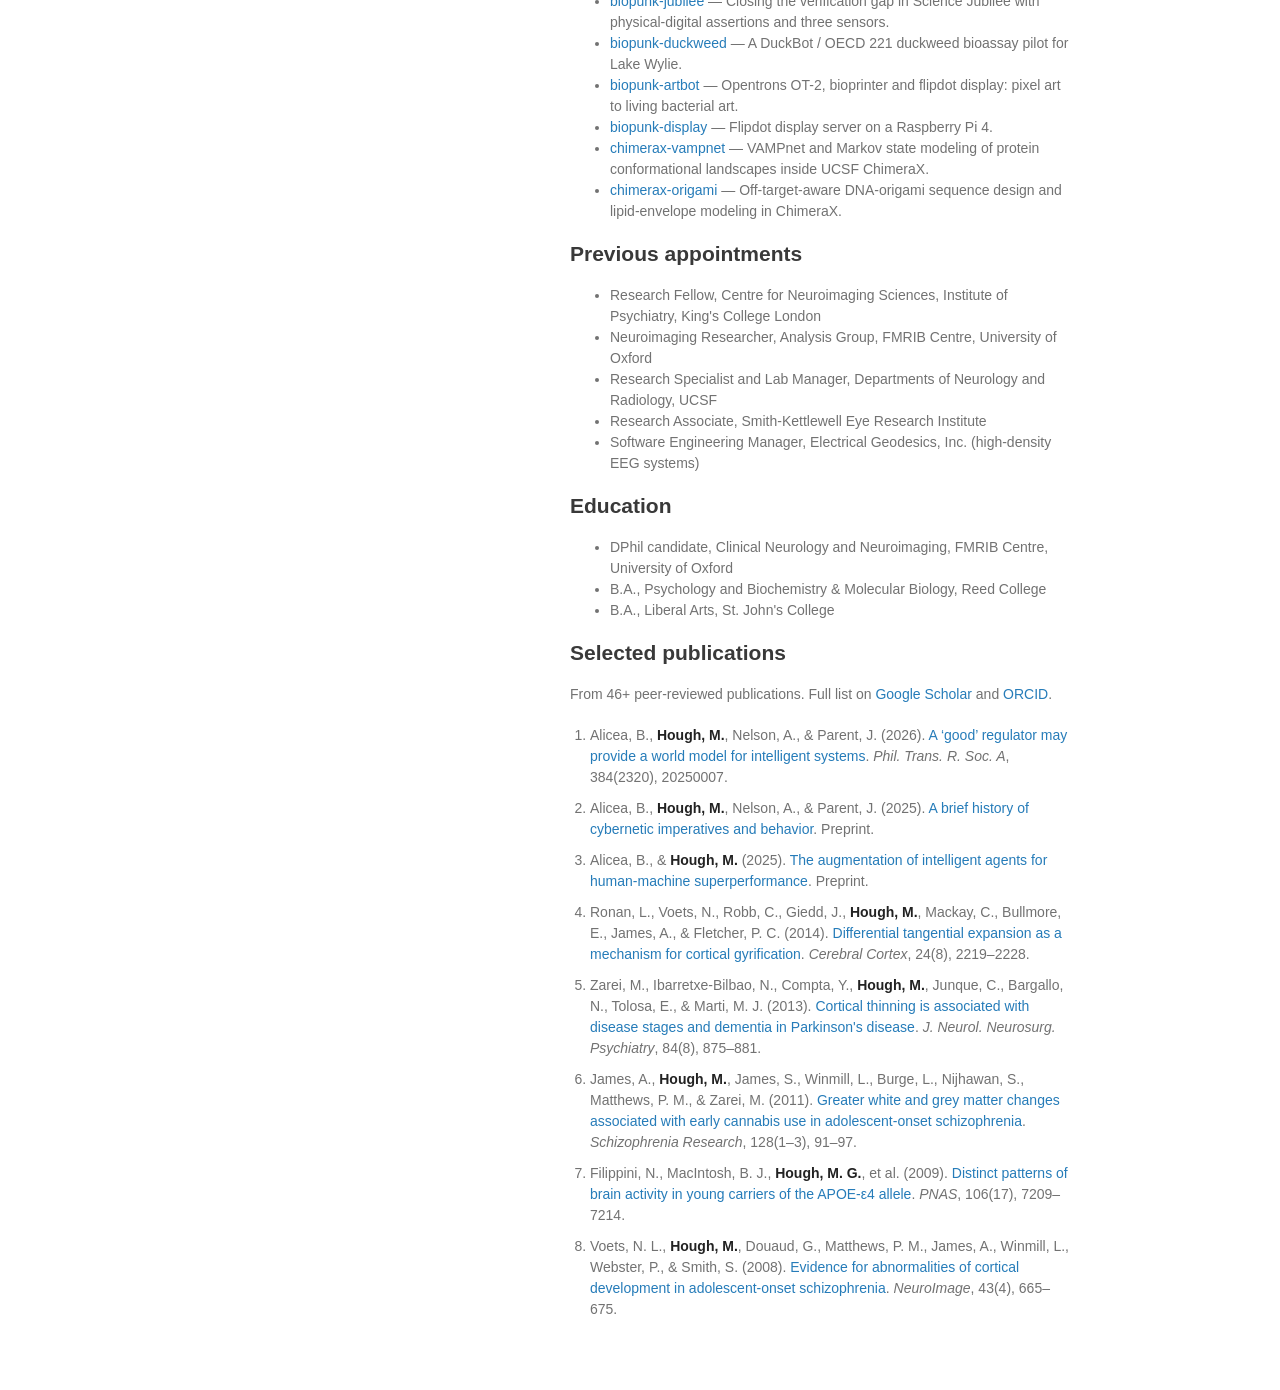
==== commit a869f7b4: "Rebuild as a CV page on the Minimal GitHub Pages theme Replaces the Center17-styled page with ordere" ====
--- a/index.html
+++ b/index.html
@@ -1,288 +1,131 @@
 <!DOCTYPE html>
-<html lang="en">
-<head>
-  <meta charset="UTF-8">
-  <meta name="viewport" content="width=device-width, initial-scale=1.0">
-  <title>Morgan Hough</title>
-  <meta name="description" content="Morgan Hough, San Francisco. Developmental neurobiology at OREL, community manager at NeuroTechX, neurotech lead at Frontier Tower, R&amp;D at Biopunk Lab. Code as m9h, models and data as mhough, writing at center17.org.">
-  <link rel="me" href="https://github.com/m9h">
-  <link rel="me" href="https://huggingface.co/mhough">
-  <link rel="me" href="https://bsky.app/profile/mhough.bsky.social">
-  <link rel="me" href="https://www.linkedin.com/in/morgan-g-hough">
-  <link rel="me" href="https://twitter.com/mhough">
-  <style>
-    @font-face {
-      font-family: 'System';
-      src: local('Iosevka'), local('PragmataPro'), local('IBM Plex Mono'), local('SF Mono'), local('Menlo'), local('Consolas');
-    }
-    * { margin: 0; padding: 0; box-sizing: border-box; }
-    body {
-      background: #111111; color: #d4d4d4;
-      font-family: 'Palatino Linotype', Palatino, 'Book Antiqua', Georgia, serif;
-      font-size: 17px; line-height: 1.7; -webkit-font-smoothing: antialiased;
-    }
-    ::selection { background: #c8102e; color: #fff; }
-    a { color: inherit; text-decoration: none; border-bottom: 1px solid #555; transition: border-color 0.15s; }
-    a:hover { border-bottom-color: #c8102e; }
-    .mono { font-family: 'System', 'IBM Plex Mono', 'SF Mono', Menlo, Consolas, monospace; }
+<html lang="en-US">
+  <head>
+    <meta charset="UTF-8">
+    <meta http-equiv="X-UA-Compatible" content="IE=edge">
+    <meta name="viewport" content="width=device-width, initial-scale=1">
+    <title>Morgan Hough</title>
+    <meta name="description" content="Morgan G. Hough, neuroimaging researcher and scientific software engineer, San Francisco. CV, publications, and open-source projects.">
+    <link rel="stylesheet" href="assets/css/style.css">
+  </head>
+  <body>
+    <div class="wrapper">
+      <header>
+        <h1><a href="./">Morgan Hough</a></h1>
 
-    .topnav {
-      position: sticky; top: 0; z-index: 10;
-      background: rgba(17,17,17,0.94); backdrop-filter: blur(6px); border-bottom: 1px solid #2a2a2a;
-    }
-    .topnav .inner {
-      max-width: 1000px; margin: 0 auto; padding: 14px 32px;
-      display: flex; align-items: baseline; gap: 24px; flex-wrap: wrap;
-      font-family: 'System', 'IBM Plex Mono', 'SF Mono', Menlo, Consolas, monospace;
-      font-size: 0.72rem; text-transform: uppercase; letter-spacing: 0.14em;
-    }
-    .topnav a { border-bottom: none; color: #999; }
-    .topnav a:hover { color: #d4d4d4; }
-    .topnav .brand { color: #d4d4d4; margin-right: 8px; }
-    .topnav .brand b { color: #c8102e; }
-    .topnav .ext { margin-left: auto; }
-    .topnav .ext::after { content: " \2197"; }
+        <p>Neuroimaging researcher and scientific software engineer. San Francisco, CA.</p>
 
-    .page { max-width: 1000px; margin: 0 auto; padding: 56px 32px 80px; }
+        <p class="view"><a href="https://github.com/m9h">View My GitHub Profile</a></p>
 
-    .masthead {
-      display: grid; grid-template-columns: 1fr 320px; gap: 40px; align-items: end;
-      padding-bottom: 40px; border-bottom: 3px solid #d4d4d4; margin-bottom: 52px;
-    }
-    .masthead h1 {
-      font-family: 'System', 'IBM Plex Mono', 'SF Mono', Menlo, Consolas, monospace;
-      font-size: 2.8rem; font-weight: 400; letter-spacing: 0.06em; line-height: 1.1; margin-bottom: 10px;
-    }
-    .masthead h1 b { color: #c8102e; font-weight: 700; }
-    .handle {
-      font-family: 'System', 'IBM Plex Mono', 'SF Mono', Menlo, Consolas, monospace;
-      font-size: 0.78rem; letter-spacing: 0.14em; text-transform: lowercase; color: #888;
-    }
-    .masthead .lede { font-style: italic; color: #999; max-width: 520px; margin-top: 16px; font-size: 1rem; }
-    .masthead .lede a { color: #bbb; }
-    .masthead .now {
-      font-family: 'System', 'IBM Plex Mono', 'SF Mono', Menlo, Consolas, monospace;
-      font-size: 0.74rem; line-height: 1.9; color: #888;
-    }
-    .masthead .now dt { text-transform: uppercase; letter-spacing: 0.14em; font-size: 0.62rem; color: #666; margin-top: 8px; }
-    .masthead .now dd { margin: 0; }
-    .masthead .now a { color: #bbb; }
+        <ul class="links">
+          <li><a href="mailto:morgan.hough@gmail.com">morgan.hough@gmail.com</a></li>
+          <li><a href="https://orcid.org/0000-0001-5256-413X">ORCID</a></li>
+          <li><a href="https://scholar.google.com/citations?user=DuZSXu8AAAAJ">Google Scholar</a></li>
+          <li><a href="https://www.linkedin.com/in/morgan-g-hough">LinkedIn</a></li>
+          <li><a href="https://bsky.app/profile/mhough.bsky.social">Bluesky</a></li>
+          <li><a href="https://huggingface.co/mhough">Hugging Face</a></li>
+          <li><a href="https://center17.org/">center17.org</a></li>
+        </ul>
+      </header>
 
-    .section { margin-bottom: 52px; scroll-margin-top: 64px; }
-    .section h2 {
-      font-family: 'System', 'IBM Plex Mono', 'SF Mono', Menlo, Consolas, monospace;
-      font-size: 1.15rem; font-weight: 400; letter-spacing: 0.06em; margin-bottom: 4px;
-    }
-    .section .lede { font-style: italic; color: #888; max-width: 640px; margin-bottom: 18px; font-size: 0.95rem; }
-    .section .lede a { color: #bbb; }
-    .row {
-      display: grid; grid-template-columns: 220px 1fr 90px; gap: 16px;
-      padding: 9px 0; border-bottom: 1px dotted #2a2a2a; align-items: baseline;
-    }
-    .row:last-child { border-bottom: none; }
-    .row:hover .k { color: #c8102e; }
-    .k {
-      font-family: 'System', 'IBM Plex Mono', 'SF Mono', Menlo, Consolas, monospace;
-      font-size: 0.86rem; font-weight: 700; transition: color 0.15s; overflow-wrap: anywhere;
-    }
-    .v { font-size: 0.88rem; color: #999; }
-    .v a { color: #bbb; }
-    .t {
-      font-family: 'System', 'IBM Plex Mono', 'SF Mono', Menlo, Consolas, monospace;
-      font-size: 0.68rem; color: #777; text-align: right; white-space: nowrap;
-    }
-    .affil .row { grid-template-columns: 220px 1fr; }
-    .affil .v em { color: #bbb; font-style: normal; }
-    .prose { color: #aaa; max-width: 640px; }
-    .prose p + p { margin-top: 12px; }
-    .prose a { color: #ccc; }
+      <section>
+        <p>I work on noninvasive neuroimaging and neuromodulation, and on the open-source software that makes them reproducible. My background is in structural, diffusion, perfusion and functional MRI analysis at the Oxford FMRIB Analysis Group, King's College London, and UCSF, with earlier work in high-density EEG systems engineering. Current projects span developmental neurobiology, active inference, open lab hardware, and scientific packaging for Fedora.</p>
 
-    footer {
-      margin-top: 56px; padding-top: 20px; border-top: 3px solid #d4d4d4;
-      display: flex; justify-content: space-between; align-items: baseline; gap: 20px; flex-wrap: wrap;
-      font-size: 0.78rem; color: #888;
-    }
-    footer nav { display: flex; gap: 18px; flex-wrap: wrap; }
-    footer nav a {
-      font-family: 'System', 'IBM Plex Mono', 'SF Mono', Menlo, Consolas, monospace;
-      font-size: 0.7rem; text-transform: uppercase; letter-spacing: 0.1em; color: #888; border-bottom: none;
-    }
-    footer nav a:hover { color: #c8102e; }
+        <h2>Recent paper</h2>
 
-    @media (max-width: 700px) {
-      .topnav .inner { padding: 12px 20px; gap: 14px; }
-      .topnav .ext { margin-left: 0; }
-      .page { padding: 40px 20px 60px; }
-      .masthead { grid-template-columns: 1fr; }
-      .masthead h1 { font-size: 2.1rem; }
-      .row, .affil .row { grid-template-columns: 1fr; gap: 2px; }
-      .t { text-align: left; }
-    }
-  </style>
-</head>
-<body>
-<nav class="topnav"><div class="inner">
-  <a class="brand" href="#">morgan <b>hough</b></a>
-  <a href="#affiliations">Affiliations</a>
-  <a href="#pinned">Pinned</a>
-  <a href="#code">Code</a>
-  <a href="#center17">Center17</a>
-  <a class="ext" href="https://github.com/m9h">github.com/m9h</a>
-</div></nav>
+        <p>Alicea, B., <strong>Hough, M.</strong>, Nelson, A., &amp; Parent, J. (2026). <a href="https://doi.org/10.1098/rsta.2025.0007">A &lsquo;good&rsquo; regulator may provide a world model for intelligent systems</a>. <em>Philosophical Transactions of the Royal Society A</em>, 384(2320), 20250007. Part of the theme issue on world models in natural and artificial intelligence. Preprint: <a href="https://arxiv.org/abs/2506.23032">arXiv:2506.23032</a>.</p>
 
-<div class="page">
+        <h2>Current roles</h2>
 
-  <header class="masthead">
-    <div>
-      <h1>Morgan <b>Hough</b></h1>
-      <div class="handle">san francisco &middot; m9h on github &middot; mhough on hugging face, bluesky, x</div>
-      <p class="lede">Developmental neurobiology, neurotechnology, and open hardware. Most of the research lives at <a href="https://center17.org/">Center17</a>, demi-human cybernetics; the code is below.</p>
+        <ul>
+          <li><strong>Developmental Neurobiology</strong>, <a href="https://orthogonal-research.weebly.com/">Orthogonal Research and Education Laboratory</a> (OREL)</li>
+          <li><strong>Executive Director</strong>, <a href="https://neurotechx.com/">NeuroTechX</a></li>
+          <li><strong>Director and Principal Scientist</strong>, Cellsius, DBA Biopunk Lab, a 501(c)(3) research institute</li>
+          <li><strong>Co-Founder and Co-Lead (Inner Minds)</strong>, OtherMinds Lab, San Francisco</li>
+          <li><strong>Neurotech Lead</strong>, <a href="https://berlinhouse.com/">Frontier Tower</a>, San Francisco</li>
+          <li><strong>Maintainer</strong>, <a href="https://docs.fedoraproject.org/en-US/neurofedora/overview/">NeuroFedora</a> Special Interest Group, Fedora Project</li>
+          <li><strong>Lead Developer</strong>, dmipy-jax, differentiable multi-compartment diffusion MRI modeling</li>
+        </ul>
+
+        <h2>Spinning Up</h2>
+
+        <p>Module-by-module curricula, each a runnable repository.</p>
+
+        <ul>
+          <li><a href="https://github.com/m9h/spinning-up-alf">spinning-up-alf</a> &mdash; Spinning Up in Active Inference: 16 modules bridging reinforcement learning and active inference in JAX. Companion library: <a href="https://github.com/m9h/alf">alf</a>.</li>
+          <li><a href="https://github.com/m9h/spinning-up-in-pde">spinning-up-in-pde</a> &mdash; Spinning Up in PDE Solvers: from finite differences to neural operators.</li>
+          <li><a href="https://github.com/m9h/spinning-up-in-mech-interp">spinning-up-in-mech-interp</a> &mdash; Spinning Up in Mechanistic Interpretability: a controls-first, open-weights curriculum from vision circuits to the global workspace.</li>
+          <li><a href="https://github.com/m9h/spinning-up-in-openscope">spinning-up-in-openscope</a> &mdash; Onboarding guide for the OpenScope Community Predictive-Processing project.</li>
+        </ul>
+
+        <h2>Orthogonal Research and Education Laboratory</h2>
+
+        <ul>
+          <li><a href="https://github.com/m9h/controls-and-trajectories">controls-and-trajectories</a> &mdash; The null distributions and developmental trajectories that interpretability papers rely on but rarely ship.</li>
+          <li><a href="https://github.com/m9h/tri-lens">tri-lens</a> &mdash; Do three interpretability instruments agree about the same activation? Jacobian lens, NLA and SAE, with mismatch nulls and steering as ground truth.</li>
+          <li><a href="https://github.com/m9h/neurosim">neurosim</a> &mdash; NeuroSim: a JAX-native software stack for cognitive agent simulation.</li>
+          <li><a href="https://github.com/m9h/SustainHub-jaxmarl">SustainHub-jaxmarl</a> &mdash; Pure-JAX multi-agent RL replication of the SustainHub open-source sustainability simulation (GSoC 2025).</li>
+        </ul>
+
+        <h2>OpenWorm / DevoWorm</h2>
+
+        <ul>
+          <li><a href="https://github.com/m9h/hgx">hgx</a> &mdash; Hypergraph neural networks in JAX/Equinox; started for the DevoWorm DevoGraph project (GSoC 2026).</li>
+          <li><a href="https://github.com/m9h/devograph">devograph</a> &mdash; Developmental neurobiology extensions for hgx: dynamics, geometric convolutions, optimal transport, and <em>C. elegans</em> tooling.</li>
+          <li><a href="https://github.com/m9h/biohub-starter">biohub-starter</a> &mdash; Starter kit for the Biohub cell-tracking-during-development competition, with embryo-disjoint validation and negative results.</li>
+        </ul>
+
+        <h2>Biopunk Lab</h2>
+
+        <ul>
+          <li><a href="https://github.com/m9h/anatomical-compiler">anatomical-compiler</a> &mdash; Engineering fully-biologic tissue systems: a hypergraph instrument for synthetic morphology, toward Levin's anatomical compiler.</li>
+          <li><a href="https://github.com/m9h/biopunk-bioreactor">biopunk-bioreactor</a> &mdash; An evidence-based review of open-source continuous-culture bioreactors, with corrections and a two-instrument build proposal.</li>
+          <li><a href="https://github.com/m9h/biopunk-jubilee">biopunk-jubilee</a> &mdash; Closing the verification gap in Science Jubilee with physical-digital assertions and three sensors.</li>
+          <li><a href="https://github.com/m9h/biopunk-duckweed">biopunk-duckweed</a> &mdash; A DuckBot / OECD 221 duckweed bioassay pilot for Lake Wylie.</li>
+          <li><a href="https://github.com/m9h/biopunk-artbot">biopunk-artbot</a> &mdash; Opentrons OT-2, bioprinter and flipdot display: pixel art to living bacterial art.</li>
+          <li><a href="https://github.com/m9h/biopunk-display">biopunk-display</a> &mdash; Flipdot display server on a Raspberry Pi 4.</li>
+          <li><a href="https://github.com/m9h/chimerax-vampnet">chimerax-vampnet</a> &mdash; VAMPnet and Markov state modeling of protein conformational landscapes inside UCSF ChimeraX.</li>
+          <li><a href="https://github.com/m9h/chimerax-origami">chimerax-origami</a> &mdash; Off-target-aware DNA-origami sequence design and lipid-envelope modeling in ChimeraX.</li>
+        </ul>
+
+        <h2>Previous appointments</h2>
+
+        <ul>
+          <li>Research Fellow, Centre for Neuroimaging Sciences, Institute of Psychiatry, King's College London</li>
+          <li>Neuroimaging Researcher, Analysis Group, FMRIB Centre, University of Oxford</li>
+          <li>Research Specialist and Lab Manager, Departments of Neurology and Radiology, UCSF</li>
+          <li>Research Associate, Smith-Kettlewell Eye Research Institute</li>
+          <li>Software Engineering Manager, Electrical Geodesics, Inc. (high-density EEG systems)</li>
+        </ul>
+
+        <h2>Education</h2>
+
+        <ul>
+          <li>DPhil candidate, Clinical Neurology and Neuroimaging, FMRIB Centre, University of Oxford</li>
+          <li>B.A., Psychology and Biochemistry &amp; Molecular Biology, Reed College</li>
+          <li>B.A., Liberal Arts, St. John's College</li>
+        </ul>
+
+        <h2>Selected publications</h2>
+
+        <p>From 46+ peer-reviewed publications. Full list on <a href="https://scholar.google.com/citations?user=DuZSXu8AAAAJ">Google Scholar</a> and <a href="https://orcid.org/0000-0001-5256-413X">ORCID</a>.</p>
+
+        <ol>
+          <li>Alicea, B., <strong>Hough, M.</strong>, Nelson, A., &amp; Parent, J. (2026). <a href="https://doi.org/10.1098/rsta.2025.0007">A &lsquo;good&rsquo; regulator may provide a world model for intelligent systems</a>. <em>Phil. Trans. R. Soc. A</em>, 384(2320), 20250007.</li>
+          <li>Alicea, B., <strong>Hough, M.</strong>, Nelson, A., &amp; Parent, J. (2025). <a href="https://doi.org/10.31234/osf.io/mnhux_v1">A brief history of cybernetic imperatives and behavior</a>. Preprint.</li>
+          <li>Alicea, B., &amp; <strong>Hough, M.</strong> (2025). <a href="https://doi.org/10.31219/osf.io/wbv6h_v1">The augmentation of intelligent agents for human-machine superperformance</a>. Preprint.</li>
+          <li>Ronan, L., Voets, N., Robb, C., Giedd, J., <strong>Hough, M.</strong>, Mackay, C., Bullmore, E., James, A., &amp; Fletcher, P. C. (2014). <a href="https://doi.org/10.1093/cercor/bht082">Differential tangential expansion as a mechanism for cortical gyrification</a>. <em>Cerebral Cortex</em>, 24(8), 2219&ndash;2228.</li>
+          <li>Zarei, M., Ibarretxe-Bilbao, N., Compta, Y., <strong>Hough, M.</strong>, Junque, C., Bargallo, N., Tolosa, E., &amp; Marti, M. J. (2013). <a href="https://doi.org/10.1136/jnnp-2012-304126">Cortical thinning is associated with disease stages and dementia in Parkinson's disease</a>. <em>J. Neurol. Neurosurg. Psychiatry</em>, 84(8), 875&ndash;881.</li>
+          <li>James, A., <strong>Hough, M.</strong>, James, S., Winmill, L., Burge, L., Nijhawan, S., Matthews, P. M., &amp; Zarei, M. (2011). <a href="https://doi.org/10.1016/j.schres.2011.02.014">Greater white and grey matter changes associated with early cannabis use in adolescent-onset schizophrenia</a>. <em>Schizophrenia Research</em>, 128(1&ndash;3), 91&ndash;97.</li>
+          <li>Filippini, N., MacIntosh, B. J., <strong>Hough, M. G.</strong>, et al. (2009). <a href="https://doi.org/10.1073/pnas.0811879106">Distinct patterns of brain activity in young carriers of the APOE-&epsilon;4 allele</a>. <em>PNAS</em>, 106(17), 7209&ndash;7214.</li>
+          <li>Voets, N. L., <strong>Hough, M.</strong>, Douaud, G., Matthews, P. M., James, A., Winmill, L., Webster, P., &amp; Smith, S. (2008). <a href="https://doi.org/10.1016/j.neuroimage.2008.08.013">Evidence for abnormalities of cortical development in adolescent-onset schizophrenia</a>. <em>NeuroImage</em>, 43(4), 665&ndash;675.</li>
+        </ol>
+      </section>
+
+      <footer>
+        <p><small>Hosted on GitHub Pages &mdash; Theme by <a href="https://github.com/orderedlist">orderedlist</a></small></p>
+      </footer>
     </div>
-    <dl class="now">
-      <dt>Code</dt><dd><a href="https://github.com/m9h">github.com/m9h</a> &middot; <a href="https://gitlab.com/center17">gitlab.com/center17</a></dd>
-      <dt>Models &amp; data</dt><dd><a href="https://huggingface.co/mhough">huggingface.co/mhough</a></dd>
-      <dt>Social</dt><dd><a href="https://bsky.app/profile/mhough.bsky.social">bluesky</a> &middot; <a href="https://twitter.com/mhough">x</a> &middot; <a href="https://www.linkedin.com/in/morgan-g-hough">linkedin</a> &middot; <a href="https://t.me/s/mhough">telegram</a></dd>
-      <dt>Writing</dt><dd><a href="https://center17.org/">center17.org</a></dd>
-    </dl>
-  </header>
-
-  <section class="section affil" id="affiliations">
-    <h2>Affiliations</h2>
-    <p class="lede">As listed on the GitHub profile.</p>
-    <a class="row" href="https://github.com/OREL-group"><span class="k">OREL</span><span class="v"><em>Developmental Neurobiology.</em> Orthogonal Research &amp; Education Lab, a distributed open-science lab in computational biology, neuroscience, and cognition.</span></a>
-    <a class="row" href="https://neurotechx.com/"><span class="k">NeuroTechX</span><span class="v"><em>Community Manager.</em> The volunteer-led global community of neurotechnology innovators.</span></a>
-    <a class="row" href="https://berlinhouse.com/"><span class="k">Frontier Tower</span><span class="v"><em>Neurotech Lead.</em> Berlin House's self-organized community lab for frontier tech in San Francisco.</span></a>
-    <a class="row" href="https://github.com/m9h?tab=repositories&q=biopunk"><span class="k">Biopunk Lab</span><span class="v"><em>Research and Development.</em> Open bioreactors, bioassays, liquid handling, and living art.</span></a>
-  </section>
-
-  <section class="section" id="pinned">
-    <h2>Pinned</h2>
-    <p class="lede">The six repositories pinned on the profile.</p>
-    <a class="row" href="https://github.com/m9h/alf"><span class="k">alf</span><span class="v">Active Inference/Learning Framework: standalone JAX-native active inference for discrete POMDPs</span><span class="t">Python</span></a>
-      <a class="row" href="https://github.com/m9h/spinning-up-alf"><span class="k">spinning-up-alf</span><span class="v">Spinning Up in Active Inference: 16-module curriculum bridging RL and active inference in JAX</span><span class="t">Jupyter Notebook</span></a>
-      <a class="row" href="https://github.com/m9h/anatomical-compiler"><span class="k">anatomical-compiler</span><span class="v">A hypergraph network instrument for synthetic morphology, toward Levin&#x27;s anatomical compiler</span><span class="t">Jupyter Notebook</span></a>
-      <a class="row" href="https://github.com/m9h/bl1"><span class="k">bl1</span><span class="v">In-silico cortical culture simulator: JAX spiking network with STDP, virtual MEA, closed-loop games</span><span class="t">Python</span></a>
-      <a class="row" href="https://github.com/m9h/neurojax"><span class="k">neurojax</span><span class="v">JAX-accelerated electrophysiology analysis with MNE, Diffrax, and osl-dynamics integration</span><span class="t">Python</span></a>
-      <a class="row" href="https://github.com/m9h/sbi4dwi"><span class="k">sbi4dwi</span><span class="v">Open-source toolbox for reproducible diffusion MRI microstructure estimation</span><span class="t"></span></a>
-  </section>
-
-  <div id="code"></div>
-  
-    <section class="section">
-      <h2>Differentiable neuroimaging in JAX</h2>
-      <p class="lede">Forward models, inverse solvers, and simulation-based inference for EEG, MEG, MRI, MRS, fNIRS, and ultrasound.</p>
-      <a class="row" href="https://github.com/m9h/neurojax"><span class="k">neurojax</span><span class="v">JAX-accelerated electrophysiology analysis CLI with MNE, Diffrax, and osl-dynamics integration</span><span class="t">Python</span></a>
-      <a class="row" href="https://github.com/m9h/brain-fwi"><span class="k">brain-fwi</span><span class="v">Full-waveform inversion for transcranial ultrasound in JAX, with neural-operator surrogates</span><span class="t">Python</span></a>
-      <a class="row" href="https://github.com/m9h/ti-sim"><span class="k">ti-sim</span><span class="v">Temporal interference (TI) stimulation simulation: Grossman phantom, layered spheres, SimNIBS heads, MIDA</span><span class="t">Python</span></a>
-      <a class="row" href="https://github.com/m9h/inferjax"><span class="k">inferjax</span><span class="v">Amortized simulation-based inference and posterior calibration for any JAX simulator</span><span class="t">Python</span></a>
-      <a class="row" href="https://github.com/m9h/dot-jax"><span class="k">dot-jax</span><span class="v">JAX/Equinox toolbox for Diffuse Optical Tomography and fNIRS</span><span class="t">Python</span></a>
-      <a class="row" href="https://github.com/m9h/mrs-jax"><span class="k">mrs-jax</span><span class="v">MR Spectroscopy processing in JAX</span><span class="t">Python</span></a>
-      <a class="row" href="https://github.com/m9h/hnn-jax"><span class="k">hnn-jax</span><span class="v">Differentiable JAX reimplementation of the HNN forward model, validated against an HPC-generated hnn_core (NEURON)…</span><span class="t">Python</span></a>
-      <a class="row" href="https://github.com/m9h/gnf-jax"><span class="k">gnf-jax</span><span class="v">Graph neural fields in JAX: stochastic Wilson-Cowan on connectome harmonics (port of Aqil&#x27;s…</span><span class="t">Python</span></a>
-      <a class="row" href="https://github.com/m9h/hippy-feat"><span class="k">hippy-feat</span><span class="v">JAX neuroimaging library + MindEye RT preprocessing comparison framework</span><span class="t">Python</span></a>
-      <a class="row" href="https://github.com/m9h/neuroelectric-mri"><span class="k">neuroelectric-mri</span><span class="v">Neuronal-current MRI, MREIT, and MRCDI: evidence, history, and simulation benchmarks from POSSUM to SBI</span><span class="t">Python</span></a>
-      <a class="row" href="https://github.com/m9h/mri-rf-stack"><span class="k">mri-rf-stack</span><span class="v">MRI RF benchmarks with Hertzon, NeuroFedora integration, and inverse-imaging experiments</span><span class="t">Python</span></a>
-      <a class="row" href="https://github.com/m9h/fem-trials"><span class="k">fem-trials</span><span class="v">Solver trials for ae-sim and ti-sim: dolfinx complex path, SuperLU_DIST vs MUMPS, Helmholtz with PML</span><span class="t">Python</span></a>
-    </section>
-    <section class="section">
-      <h2>Brain dynamics, active inference, agents</h2>
-      <p class="lede">Neural mass and physiology models, spiking cultures, active inference, and the control theory under them.</p>
-      <a class="row" href="https://github.com/m9h/alf"><span class="k">alf</span><span class="v">Active Inference/Learning Framework</span><span class="t">Python</span></a>
-      <a class="row" href="https://github.com/m9h/bl1"><span class="k">bl1</span><span class="v">In-silico cortical culture simulator (DishBrain-inspired)</span><span class="t">Python</span></a>
-      <a class="row" href="https://github.com/m9h/vpjax"><span class="k">vpjax</span><span class="v">Virtual Physiology in JAX — differentiable cerebrovascular models (complement to vbjax)</span><span class="t">Python</span></a>
-      <a class="row" href="https://github.com/m9h/vc2008-netpyne"><span class="k">vc2008-netpyne</span><span class="v">Vierling-Claassen et al. (2008) J Neurophysiol auditory-entrainment model: faithful NetPyNE/NEURON re-implementation…</span><span class="t">Python</span></a>
-      <a class="row" href="https://github.com/m9h/neuro-dynadojo"><span class="k">neuro-dynadojo</span><span class="v">Ground-truth benchmark for M/EEG dynamics: connectivity recovery, directed flow, traveling waves, and foundation-model…</span><span class="t">Python</span></a>
-      <a class="row" href="https://github.com/m9h/jaxctrl"><span class="k">jaxctrl</span><span class="v">Differentiable control theory in JAX: Lyapunov, Riccati, Gramians, tensor control, and hypergraph controllability</span><span class="t">Python</span></a>
-      <a class="row" href="https://github.com/m9h/hgx"><span class="k">hgx</span><span class="v">Hypergraph neural networks in JAX/Equinox: topological and geometric deep learning on higher-order domains</span><span class="t">Python</span></a>
-      <a class="row" href="https://github.com/m9h/devograph"><span class="k">devograph</span><span class="v">Developmental neurobiology extensions for hgx: dynamics, geometric convolutions, optimal transport, C. elegans tooling</span><span class="t">Python</span></a>
-      <a class="row" href="https://github.com/m9h/neurosim"><span class="k">neurosim</span><span class="v">NeuroSim: JAX-native software stack for cognitive agent simulation</span><span class="t">TeX</span></a>
-      <a class="row" href="https://github.com/m9h/SustainHub-jaxmarl"><span class="k">SustainHub-jaxmarl</span><span class="v">Pure-JAX MARL replication of Rohira SustainHub (GSoC 2025)</span><span class="t">Python</span></a>
-      <a class="row" href="https://github.com/m9h/agentsciml"><span class="k">agentsciml</span><span class="v">Multi-agent evolutionary framework for automated scientific machine learning discovery</span><span class="t">Python</span></a>
-      <a class="row" href="https://github.com/m9h/qc-computational-cognitive-modeling"><span class="k">qc-computational-cognitive-modeling</span><span class="v">Quantum cognition: bridging quantum computing and computational cognitive neuroscience</span><span class="t">Python</span></a>
-    </section>
-    <section class="section">
-      <h2>Interpretability and reasoning</h2>
-      <p class="lede">Controls, null distributions, and replications for claims about what models are doing inside.</p>
-      <a class="row" href="https://github.com/m9h/jlens-lab"><span class="k">jlens-lab</span><span class="v">Convergence fitting, hybrid architecture layouts, and the controls the Jacobian lens needs before you believe a figure…</span><span class="t">Python</span></a>
-      <a class="row" href="https://github.com/m9h/tri-lens"><span class="k">tri-lens</span><span class="v">Do three interpretability instruments agree about the same activation? J-lens vs NLA vs SAE, with mismatch nulls and…</span><span class="t">Python</span></a>
-      <a class="row" href="https://github.com/m9h/controls-and-trajectories"><span class="k">controls-and-trajectories</span><span class="v">Publishing the null distributions and developmental trajectories interpretability papers rely on but rarely ship</span><span class="t">Python</span></a>
-      <a class="row" href="https://github.com/m9h/societies-of-thought"><span class="k">societies-of-thought</span><span class="v">Does reasoning work by simulating a &#x27;society of thought&#x27;? A replication of arXiv:2601.10825 finding its causal claim…</span><span class="t">Python</span></a>
-      <a class="row" href="https://github.com/m9h/self-report-validity"><span class="k">self-report-validity</span><span class="v">Chain-of-thought as a verbal protocol: Ericsson &amp; Simon admissibility conditions for model self-reports, with the nulls</span><span class="t"></span></a>
-      <a class="row" href="https://github.com/m9h/wwj"><span class="k">wwj</span><span class="v">JAX/Equinox port of WeightWatcher</span><span class="t">Python</span></a>
-      <a class="row" href="https://github.com/m9h/neural-decoding-transfer"><span class="k">neural-decoding-transfer</span><span class="v">Reproducing the neuro-galaxy POYO spiking-foundation model (held-out R2=0.904) and characterizing what its…</span><span class="t">Python</span></a>
-    </section>
-    <section class="section">
-      <h2>Spinning Up curricula</h2>
-      <p class="lede">Module-by-module courses, each one a runnable repo.</p>
-      <a class="row" href="https://github.com/m9h/spinning-up-alf"><span class="k">spinning-up-alf</span><span class="v">Spinning Up in Active Inference: 16-module curriculum bridging RL and Active Inference in JAX</span><span class="t">Jupyter Notebook</span></a>
-      <a class="row" href="https://github.com/m9h/spinning-up-in-pde"><span class="k">spinning-up-in-pde</span><span class="v">Spinning Up in PDE Solvers — community-science curriculum tracing computational PDE solvers from finite differences to…</span><span class="t">Python</span></a>
-      <a class="row" href="https://github.com/m9h/spinning-up-in-mech-interp"><span class="k">spinning-up-in-mech-interp</span><span class="v">Spinning Up in Mechanistic Interpretability</span><span class="t">Python</span></a>
-      <a class="row" href="https://github.com/m9h/spinning-up-in-openscope"><span class="k">spinning-up-in-openscope</span><span class="v">Onboarding guide for the OpenScope Community Predictive-Processing project: mouse data (DANDI:000253), analysis…</span><span class="t">Python</span></a>
-    </section>
-    <section class="section">
-      <h2>Open hardware and wet lab</h2>
-      <p class="lede">EEG acquisition, lab instruments, bioreactors, and the Biopunk Lab projects.</p>
-      <a class="row" href="https://github.com/m9h/freeeeg128"><span class="k">freeeeg128</span><span class="v">Open-hardware 128-channel EEG acquisition system</span><span class="t">Python</span></a>
-      <a class="row" href="https://github.com/m9h/open-alliance-daq"><span class="k">open-alliance-daq</span><span class="v">Open-source analog data acquisition + peak integration for a Waters Alliance e2695 / 2489 / 2424 HPLC stack (Raspberry…</span><span class="t">Python</span></a>
-      <a class="row" href="https://github.com/m9h/ato-heater-pid"><span class="k">ato-heater-pid</span><span class="v">Heater + PID driver board for Hacker Fab tools, written in atopile</span><span class="t">Python</span></a>
-      <a class="row" href="https://github.com/m9h/ato-qcm-monitor"><span class="k">ato-qcm-monitor</span><span class="v">Vacuum QCM deposition-rate monitor (openQCM NEXT method: Teensy 4.1 + AD9851 + AD8302) for Hacker Fab sputter…</span><span class="t">Python</span></a>
-      <a class="row" href="https://github.com/m9h/biopunk-bioreactor"><span class="k">biopunk-bioreactor</span><span class="v">An evidence-based review of open-source continuous-culture bioreactors (Chi.Bio, OpenEvo, Pioreactor, eVOLVER, EVE,…</span><span class="t">TeX</span></a>
-      <a class="row" href="https://github.com/m9h/biopunk-jubilee"><span class="k">biopunk-jubilee</span><span class="v">Closing the verification gap in Science Jubilee: a proposal to port Tandem&#x27;s physical-digital assertions into…</span><span class="t">TeX</span></a>
-      <a class="row" href="https://github.com/m9h/biopunk-duckweed"><span class="k">biopunk-duckweed</span><span class="v">Which nutrient feeds the coves? A DuckBot/OECD-221 duckweed bioassay pilot for Lake Wylie</span><span class="t">TeX</span></a>
-      <a class="row" href="https://github.com/m9h/biopunk-artbot"><span class="k">biopunk-artbot</span><span class="v">Unified biopunk cloud lab: Opentrons OT-2 + Creality bioprinter + flipdot display</span><span class="t">Python</span></a>
-      <a class="row" href="https://github.com/m9h/biopunk-display"><span class="k">biopunk-display</span><span class="v">Biopunk flipdot display server</span><span class="t">Python</span></a>
-      <a class="row" href="https://github.com/m9h/bsccm-jax"><span class="k">bsccm-jax</span><span class="v">JAX/Kidger + SCICO computational-microscopy workbench over the BSCCM dataset: DPC quantitative phase reconstruction +…</span><span class="t">Python</span></a>
-      <a class="row" href="https://github.com/m9h/anatomical-compiler"><span class="k">anatomical-compiler</span><span class="v">Engineering fully-biologic tissue systems: a hypergraph instrument for synthetic morphology and multicellularity</span><span class="t">Jupyter Notebook</span></a>
-      <a class="row" href="https://github.com/m9h/biohub-starter"><span class="k">biohub-starter</span><span class="v">Starter kit for the Kaggle Biohub Cell Tracking During Development competition: embryo-disjoint validation, measured…</span><span class="t">Python</span></a>
-    </section>
-    <section class="section">
-      <h2>Structural biology</h2>
-      <p class="lede">Conformational landscapes and DNA nanostructures inside UCSF ChimeraX.</p>
-      <a class="row" href="https://github.com/m9h/chimerax-vampnet"><span class="k">chimerax-vampnet</span><span class="v">VAMPnet + Markov state modeling of protein conformational landscapes inside UCSF ChimeraX</span><span class="t">Python</span></a>
-      <a class="row" href="https://github.com/m9h/chimerax-origami"><span class="k">chimerax-origami</span><span class="v">Off-target-aware DNA-origami sequence design + lipid-envelope modeling in ChimeraX</span><span class="t">Python</span></a>
-    </section>
-    <section class="section">
-      <h2>Packaging and infrastructure</h2>
-      <p class="lede">Getting neuroscience software to build, install, and run on Fedora, Debian, macOS, and arm64.</p>
-      <a class="row" href="https://github.com/m9h/neurofedora"><span class="k">neurofedora</span><span class="v">Fedora COPR scientific stack — RPM spec files (mirror; primary at gitlab.com/morgan.hough/neurofedora)</span><span class="t">Shell</span></a>
-      <a class="row" href="https://github.com/m9h/neurodebian"><span class="k">neurodebian</span><span class="v">Debian/NeuroDebian packaging for neuroimaging tools (LSL, ITK, ANTs, ...) ported from neurofedora</span><span class="t">Makefile</span></a>
-      <a class="row" href="https://github.com/m9h/homebrew-neuro"><span class="k">homebrew-neuro</span><span class="v">Homebrew tap for neuroimaging tools (LAYNII, Connectome Workbench, SigViewer, etc.)</span><span class="t">Ruby</span></a>
-      <a class="row" href="https://github.com/m9h/neurocontainers-arm"><span class="k">neurocontainers-arm</span><span class="v">Arm64 container images for neuroimaging pipelines on NVIDIA Grace-Blackwell / aarch64</span><span class="t">Dockerfile</span></a>
-      <a class="row" href="https://github.com/m9h/fedora-afni-desktop-integration"><span class="k">fedora-afni-desktop-integration</span><span class="v">Desktop integration for AFNI on Fedora: menu entries, icons, MIME types, AppStream metainfo, file-manager launcher</span><span class="t">Makefile</span></a>
-      <a class="row" href="https://github.com/m9h/fedora-linear-algebra-mag-series"><span class="k">fedora-linear-algebra-mag-series</span><span class="v">8-part article series on the scientific linear algebra stack on Fedora</span><span class="t"></span></a>
-      <a class="row" href="https://github.com/m9h/charm-gems-cli"><span class="k">charm-gems-cli</span><span class="v">FSL-style CLI binaries for charm-gems (SimNIBS CHARM segmentation kernels)</span><span class="t">Python</span></a>
-      <a class="row" href="https://github.com/m9h/insula"><span class="k">insula</span><span class="v">Modernised fork of the BrainVISA core (AIMS, soma, Anatomist): Qt 6, AUTOMOC, stock CMake</span><span class="t">C++</span></a>
-      <a class="row" href="https://github.com/m9h/libspm"><span class="k">libspm</span><span class="v">Standalone C library from SPM numerical routines (diffeomorphic registration, PDE solvers, B-spline interpolation, GMM)</span><span class="t">C</span></a>
-      <a class="row" href="https://github.com/m9h/nsg-agent-kit"><span class="k">nsg-agent-kit</span><span class="v">Run computational-neuroscience jobs on the Neuroscience Gateway (NSG/Expanse) against NEMAR datasets</span><span class="t">Python</span></a>
-      <a class="row" href="https://github.com/m9h/research-infra"><span class="k">research-infra</span><span class="v">Manuscript assembly, Beamer slides, and project validation for a multi-repo research lab</span><span class="t">Python</span></a>
-      <a class="row" href="https://github.com/m9h/autonomic"><span class="k">autonomic</span><span class="v">Emacs as a tool server for coding agents</span><span class="t">Emacs Lisp</span></a>
-    </section>
-    <section class="section">
-      <h2>Origins, 2017</h2>
-      <p class="lede">The first Center17 effort: FEM forward modelling for EEG with FreeSurfer, FSL, TRACULA, and MNE via DataLad.</p>
-      <a class="row" href="https://github.com/m9h/fijee"><span class="k">fijee</span><span class="v">Forward modelling with FEM for EEG, with DataLad-managed FSL, FreeSurfer, TRACULA, and MNE</span><span class="t"></span></a>
-      <a class="row" href="https://github.com/m9h/infocypher-scieng-deps"><span class="k">infocypher-scieng-deps</span><span class="v">Project tracking the fijee build dependencies separately from the main fijee-project</span><span class="t"></span></a>
-      <a class="row" href="https://github.com/m9h/valis"><span class="k">valis</span><span class="v">Shell script to spin up an AWS-hosted JupyterHub kubernetes cluster at valis.center17.net</span><span class="t"></span></a>
-    </section>
-
-  <section class="section" id="center17">
-    <h2>Center17</h2>
-    <p class="lede">The lab site, its project index, and its reading river.</p>
-    <a class="row" href="https://center17.org/"><span class="k">center17.org</span><span class="v">Blog and about page</span><span class="t">ghost</span></a>
-    <a class="row" href="https://projects.center17.org/"><span class="k">projects.center17.org</span><span class="v">Index of code, data, and models across the lab's repositories</span><span class="t">gitlab pages</span></a>
-    <a class="row" href="https://river.center17.org/"><span class="k">river.center17.org</span><span class="v">Blogroll river, newest first, with an events calendar</span><span class="t">gitlab pages</span></a>
-  </section>
-
-  <footer>
-    <span>&copy; Morgan Hough &middot; 85 original repositories on GitHub</span>
-    <nav>
-      <a href="https://github.com/m9h/m9h.github.io">source</a>
-      <a href="https://github.com/m9h">github</a>
-      <a href="https://huggingface.co/mhough">hugging face</a>
-      <a href="https://center17.org/">center17</a>
-    </nav>
-  </footer>
-
-</div>
-</body>
+    <script src="assets/js/scale.fix.js"></script>
+  </body>
 </html>
--- a/assets/css/style.css
+++ b/assets/css/style.css
@@ -0,0 +1,293 @@
+/* "Minimal" GitHub Pages theme by orderedlist (2012), CC0 1.0.
+   Source: https://github.com/pages-themes/minimal (_sass/jekyll-theme-minimal.scss),
+   with the webfont and syntax-highlighting partials removed. */
+body {
+  background-color: #fff;
+  padding:50px;
+  font: 14px/1.5 "Noto Sans", "Helvetica Neue", Helvetica, Arial, sans-serif;
+  color:#727272;
+  font-weight:400;
+}
+
+h1, h2, h3, h4, h5, h6 {
+  color:#222;
+  margin:0 0 20px;
+}
+
+p, ul, ol, table, pre, dl {
+  margin:0 0 20px;
+}
+
+h1, h2, h3 {
+  line-height:1.1;
+}
+
+h1 {
+  font-size:28px;
+}
+
+h2 {
+  color:#393939;
+}
+
+h3, h4, h5, h6 {
+  color:#494949;
+}
+
+a {
+  color:#267CB9;
+  text-decoration:none;
+}
+
+a:hover, a:focus {
+  color:#069;
+  font-weight: bold;
+}
+
+a small {
+  font-size:11px;
+  color:#777;
+  margin-top:-0.3em;
+  display:block;
+}
+
+a:hover small {
+  color:#777;
+}
+
+.wrapper {
+  width:860px;
+  margin:0 auto;
+}
+
+blockquote {
+  border-left:1px solid #e5e5e5;
+  margin:0;
+  padding:0 0 0 20px;
+  font-style:italic;
+}
+
+code, pre {
+  font-family:Monaco, Bitstream Vera Sans Mono, Lucida Console, Terminal, Consolas, Liberation Mono, DejaVu Sans Mono, Courier New, monospace;
+  color:#333;
+}
+
+pre {
+  padding:8px 15px;
+  background: #f8f8f8;
+  border-radius:5px;
+  border:1px solid #e5e5e5;
+  overflow-x: auto;
+}
+
+table {
+  width:100%;
+  border-collapse:collapse;
+}
+
+th, td {
+  text-align:left;
+  padding:5px 10px;
+  border-bottom:1px solid #e5e5e5;
+}
+
+dt {
+  color:#444;
+  font-weight:700;
+}
+
+th {
+  color:#444;
+}
+
+img {
+  max-width:100%;
+}
+
+kbd {
+  background-color: #fafbfc;
+  border: 1px solid #c6cbd1;
+  border-bottom-color: #959da5;
+  border-radius: 3px;
+  box-shadow: inset 0 -1px 0 #959da5;
+  color: #444d56;
+  display: inline-block;
+  font-size: 11px;
+  line-height: 10px;
+  padding: 3px 5px;
+  vertical-align: middle;
+}
+
+header {
+  width:270px;
+  float:left;
+  position:fixed;
+  -webkit-font-smoothing:subpixel-antialiased;
+}
+
+ul.downloads {
+  list-style:none;
+  height:40px;
+  padding:0;
+  background: #f4f4f4;
+  border-radius:5px;
+  border:1px solid #e0e0e0;
+  width:270px;
+}
+
+.downloads li {
+  width:89px;
+  float:left;
+  border-right:1px solid #e0e0e0;
+  height:40px;
+}
+
+.downloads li:first-child a {
+  border-radius:5px 0 0 5px;
+}
+
+.downloads li:last-child a {
+  border-radius:0 5px 5px 0;
+}
+
+.downloads a {
+  line-height:1;
+  font-size:11px;
+  color:#676767;
+  display:block;
+  text-align:center;
+  padding-top:6px;
+  height:34px;
+}
+
+.downloads a:hover, .downloads a:focus {
+  color:#675C5C;
+  font-weight:bold;
+}
+
+.downloads ul a:active {
+  background-color:#f0f0f0;
+}
+
+strong {
+  color:#222;
+  font-weight:700;
+}
+
+.downloads li + li + li {
+  border-right:none;
+  width:89px;
+}
+
+.downloads a strong {
+  font-size:14px;
+  display:block;
+  color:#222;
+}
+
+section {
+  width:500px;
+  float:right;
+  padding-bottom:50px;
+}
+
+small {
+  font-size:11px;
+}
+
+hr {
+  border:0;
+  background:#e5e5e5;
+  height:1px;
+  margin:0 0 20px;
+}
+
+footer {
+  width:270px;
+  float:left;
+  position:fixed;
+  bottom:50px;
+  -webkit-font-smoothing:subpixel-antialiased;
+}
+
+@media print, screen and (max-width: 960px) {
+
+  div.wrapper {
+    width:auto;
+    margin:0;
+  }
+
+  header, section, footer {
+    float:none;
+    position:static;
+    width:auto;
+  }
+
+  header {
+    padding-right:320px;
+  }
+
+  section {
+    border:1px solid #e5e5e5;
+    border-width:1px 0;
+    padding:20px 0;
+    margin:0 0 20px;
+  }
+
+  header a small {
+    display:inline;
+  }
+
+  header ul {
+    position:absolute;
+    right:50px;
+    top:52px;
+  }
+}
+
+@media print, screen and (max-width: 720px) {
+  body {
+    word-wrap:break-word;
+  }
+
+  header {
+    padding:0;
+  }
+
+  header ul, header p.view {
+    position:static;
+  }
+
+  pre, code {
+    word-wrap:normal;
+  }
+}
+
+@media print, screen and (max-width: 480px) {
+  body {
+    padding:15px;
+  }
+
+  .downloads {
+    width:99%;
+  }
+
+  .downloads li, .downloads li + li + li {
+    width:33%;
+  }
+}
+
+@media print {
+  body {
+    padding:0.4in;
+    font-size:12pt;
+    color:#444;
+  }
+}
+
+/* page-specific: link list in the sidebar, numbered publications */
+ul.links { list-style:none; padding:0; margin:0 0 20px; }
+ul.links li { margin:0 0 4px; }
+section ol { padding-left:20px; }
+section ol li { margin-bottom:10px; }
+
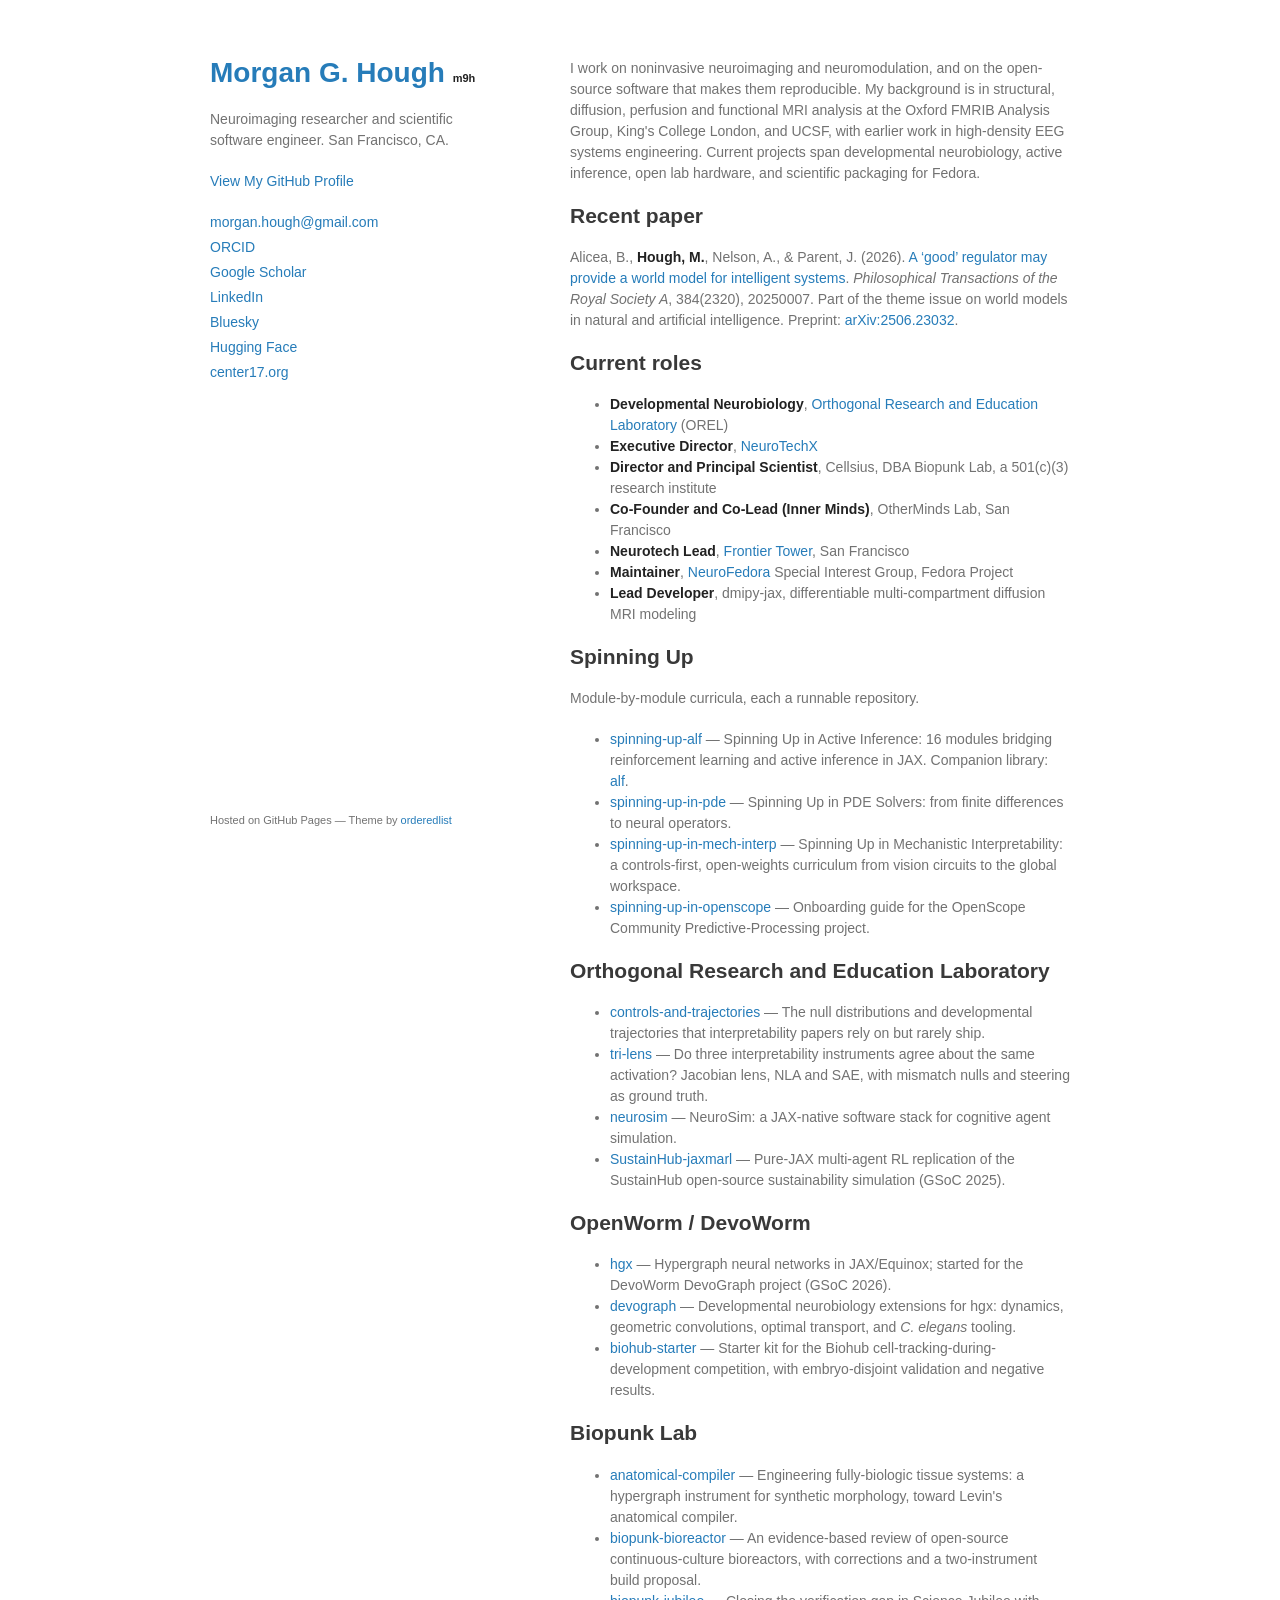
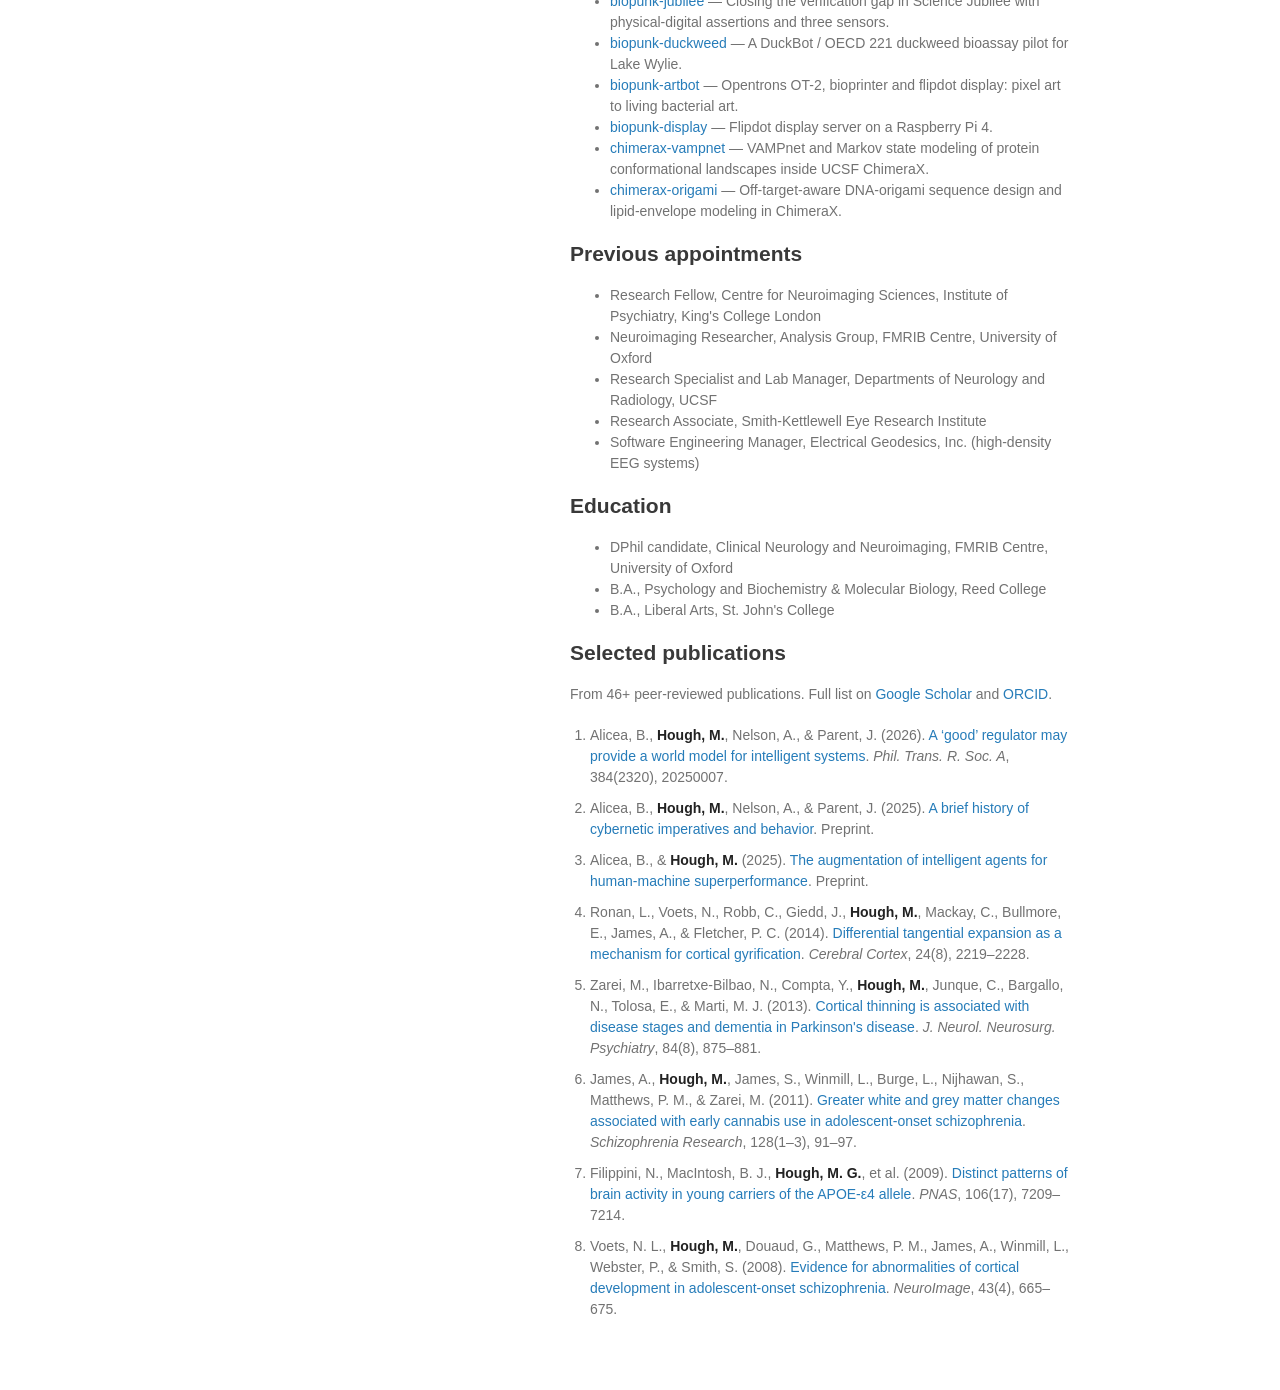
==== commit 16057de0: "Use full name, Morgan G. Hough (m9h) Co-Authored-By: Claude Fable 5.1 <noreply@anthropic.com>" ====
--- a/index.html
+++ b/index.html
@@ -4,14 +4,14 @@
     <meta charset="UTF-8">
     <meta http-equiv="X-UA-Compatible" content="IE=edge">
     <meta name="viewport" content="width=device-width, initial-scale=1">
-    <title>Morgan Hough</title>
+    <title>Morgan G. Hough (m9h)</title>
     <meta name="description" content="Morgan G. Hough, neuroimaging researcher and scientific software engineer, San Francisco. CV, publications, and open-source projects.">
     <link rel="stylesheet" href="assets/css/style.css">
   </head>
   <body>
     <div class="wrapper">
       <header>
-        <h1><a href="./">Morgan Hough</a></h1>
+        <h1><a href="./">Morgan G. Hough</a> <small>m9h</small></h1>
 
         <p>Neuroimaging researcher and scientific software engineer. San Francisco, CA.</p>
 
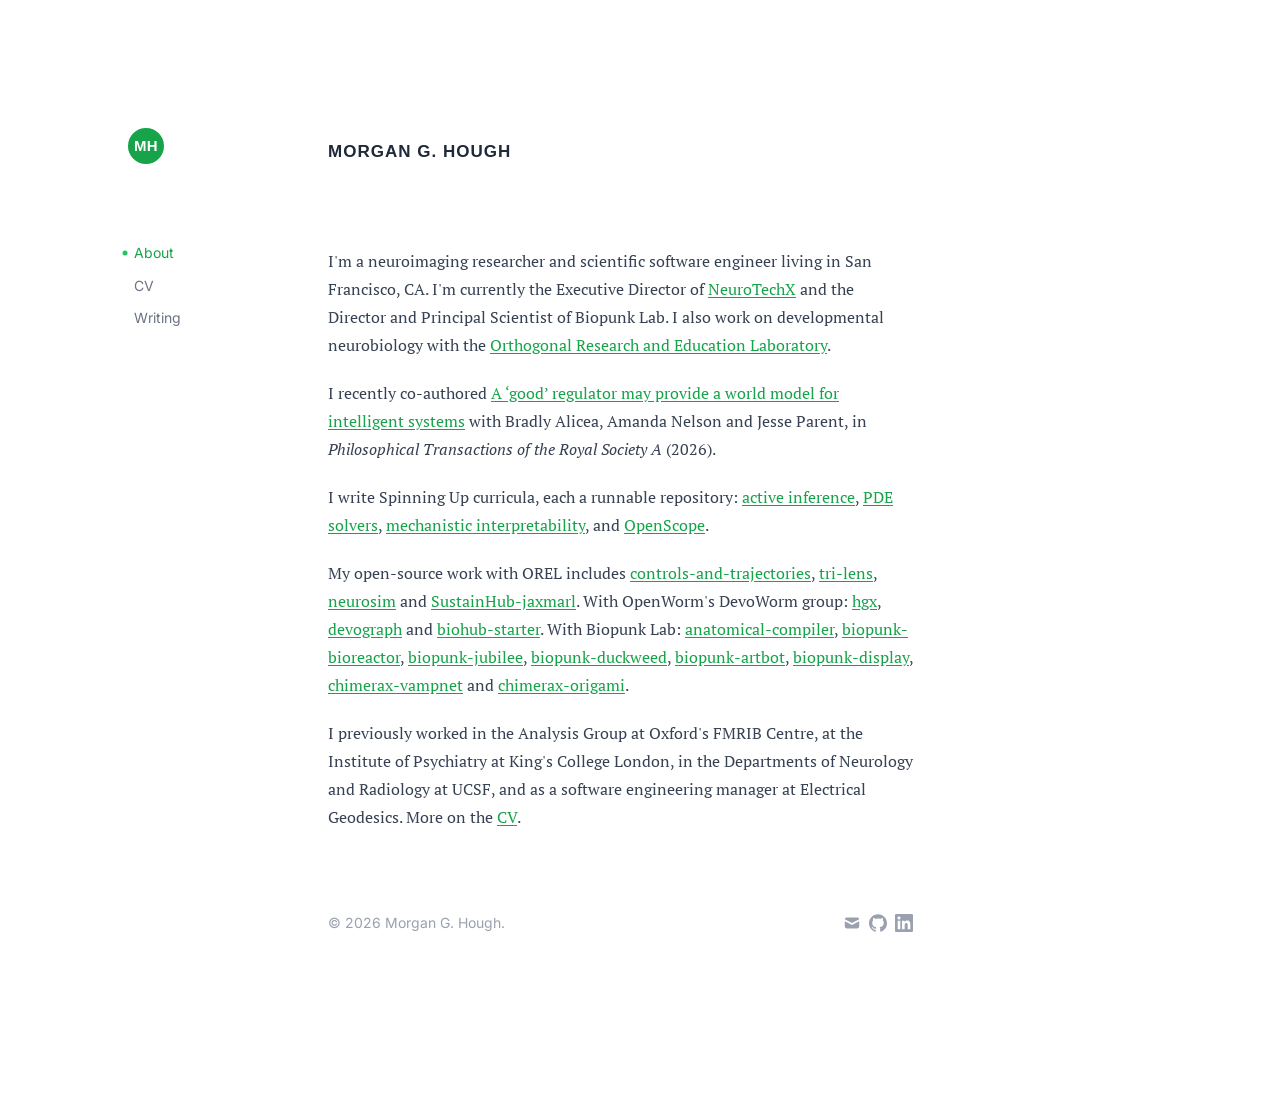
==== commit 5871b43c: "Redesign after mitchellh.com with a short About page and a CV page Two pages sharing one stylesheet:" ====
--- a/index.html
+++ b/index.html
@@ -1,131 +1,75 @@
 <!DOCTYPE html>
-<html lang="en-US">
+<html lang="en">
   <head>
     <meta charset="UTF-8">
-    <meta http-equiv="X-UA-Compatible" content="IE=edge">
     <meta name="viewport" content="width=device-width, initial-scale=1">
-    <title>Morgan G. Hough (m9h)</title>
-    <meta name="description" content="Morgan G. Hough, neuroimaging researcher and scientific software engineer, San Francisco. CV, publications, and open-source projects.">
+    <title>Morgan G. Hough</title>
+    <meta name="description" content="Morgan G. Hough (m9h): neuroimaging researcher and scientific software engineer in San Francisco.">
+    <link rel="preconnect" href="https://fonts.googleapis.com">
+    <link rel="preconnect" href="https://fonts.gstatic.com" crossorigin>
+    <link rel="stylesheet" href="https://fonts.googleapis.com/css2?family=Inter:wght@400;500;600&family=PT+Serif:ital,wght@0,400;0,700;1,400&display=swap">
     <link rel="stylesheet" href="assets/css/style.css">
+    <link rel="me" href="https://github.com/m9h">
   </head>
   <body>
-    <div class="wrapper">
-      <header>
-        <h1><a href="./">Morgan G. Hough</a> <small>m9h</small></h1>
+    <div class="page">
+      <aside>
+        <div class="inner">
+          <a class="logo" href="./" aria-label="Home">MH</a>
+          <h1 class="name"><a href="./">Morgan G. Hough</a></h1>
+          <nav>
+            <a class="current" href="./">About</a>
+            <a href="cv.html">CV</a>
+            <a href="https://center17.org/">Writing</a>
+          </nav>
+        </div>
+      </aside>
 
-        <p>Neuroimaging researcher and scientific software engineer. San Francisco, CA.</p>
+      <main>
+        <h1 class="name"><a href="./">Morgan G. Hough</a></h1>
 
-        <p class="view"><a href="https://github.com/m9h">View My GitHub Profile</a></p>
+        <div class="prose">
+          <p>I'm a neuroimaging researcher and scientific software engineer living in San Francisco, CA. I'm currently the Executive Director of <a href="https://neurotechx.com/">NeuroTechX</a> and the Director and Principal Scientist of Biopunk Lab. I also work on developmental neurobiology with the <a href="https://orthogonal-research.weebly.com/">Orthogonal Research and Education Laboratory</a>.</p>
 
-        <ul class="links">
-          <li><a href="mailto:morgan.hough@gmail.com">morgan.hough@gmail.com</a></li>
-          <li><a href="https://orcid.org/0000-0001-5256-413X">ORCID</a></li>
-          <li><a href="https://scholar.google.com/citations?user=DuZSXu8AAAAJ">Google Scholar</a></li>
-          <li><a href="https://www.linkedin.com/in/morgan-g-hough">LinkedIn</a></li>
-          <li><a href="https://bsky.app/profile/mhough.bsky.social">Bluesky</a></li>
-          <li><a href="https://huggingface.co/mhough">Hugging Face</a></li>
-          <li><a href="https://center17.org/">center17.org</a></li>
-        </ul>
-      </header>
+          <p>I recently co-authored <a href="https://doi.org/10.1098/rsta.2025.0007">A &lsquo;good&rsquo; regulator may provide a world model for intelligent systems</a> with Bradly Alicea, Amanda Nelson and Jesse Parent, in <em>Philosophical Transactions of the Royal Society A</em> (2026).</p>
 
-      <section>
-        <p>I work on noninvasive neuroimaging and neuromodulation, and on the open-source software that makes them reproducible. My background is in structural, diffusion, perfusion and functional MRI analysis at the Oxford FMRIB Analysis Group, King's College London, and UCSF, with earlier work in high-density EEG systems engineering. Current projects span developmental neurobiology, active inference, open lab hardware, and scientific packaging for Fedora.</p>
+          <p>I write Spinning Up curricula, each a runnable repository:
+            <a href="https://github.com/m9h/spinning-up-alf">active inference</a>,
+            <a href="https://github.com/m9h/spinning-up-in-pde">PDE solvers</a>,
+            <a href="https://github.com/m9h/spinning-up-in-mech-interp">mechanistic interpretability</a>,
+            and <a href="https://github.com/m9h/spinning-up-in-openscope">OpenScope</a>.</p>
 
-        <h2>Recent paper</h2>
+          <p>My open-source work with OREL includes
+            <a href="https://github.com/m9h/controls-and-trajectories">controls-and-trajectories</a>,
+            <a href="https://github.com/m9h/tri-lens">tri-lens</a>,
+            <a href="https://github.com/m9h/neurosim">neurosim</a>
+            and <a href="https://github.com/m9h/SustainHub-jaxmarl">SustainHub-jaxmarl</a>.
+            With OpenWorm's DevoWorm group:
+            <a href="https://github.com/m9h/hgx">hgx</a>,
+            <a href="https://github.com/m9h/devograph">devograph</a>
+            and <a href="https://github.com/m9h/biohub-starter">biohub-starter</a>.
+            With Biopunk Lab:
+            <a href="https://github.com/m9h/anatomical-compiler">anatomical-compiler</a>,
+            <a href="https://github.com/m9h/biopunk-bioreactor">biopunk-bioreactor</a>,
+            <a href="https://github.com/m9h/biopunk-jubilee">biopunk-jubilee</a>,
+            <a href="https://github.com/m9h/biopunk-duckweed">biopunk-duckweed</a>,
+            <a href="https://github.com/m9h/biopunk-artbot">biopunk-artbot</a>,
+            <a href="https://github.com/m9h/biopunk-display">biopunk-display</a>,
+            <a href="https://github.com/m9h/chimerax-vampnet">chimerax-vampnet</a>
+            and <a href="https://github.com/m9h/chimerax-origami">chimerax-origami</a>.</p>
 
-        <p>Alicea, B., <strong>Hough, M.</strong>, Nelson, A., &amp; Parent, J. (2026). <a href="https://doi.org/10.1098/rsta.2025.0007">A &lsquo;good&rsquo; regulator may provide a world model for intelligent systems</a>. <em>Philosophical Transactions of the Royal Society A</em>, 384(2320), 20250007. Part of the theme issue on world models in natural and artificial intelligence. Preprint: <a href="https://arxiv.org/abs/2506.23032">arXiv:2506.23032</a>.</p>
+          <p>I previously worked in the Analysis Group at Oxford's FMRIB Centre, at the Institute of Psychiatry at King's College London, in the Departments of Neurology and Radiology at UCSF, and as a software engineering manager at Electrical Geodesics. More on the <a href="cv.html">CV</a>.</p>
+        </div>
 
-        <h2>Current roles</h2>
-
-        <ul>
-          <li><strong>Developmental Neurobiology</strong>, <a href="https://orthogonal-research.weebly.com/">Orthogonal Research and Education Laboratory</a> (OREL)</li>
-          <li><strong>Executive Director</strong>, <a href="https://neurotechx.com/">NeuroTechX</a></li>
-          <li><strong>Director and Principal Scientist</strong>, Cellsius, DBA Biopunk Lab, a 501(c)(3) research institute</li>
-          <li><strong>Co-Founder and Co-Lead (Inner Minds)</strong>, OtherMinds Lab, San Francisco</li>
-          <li><strong>Neurotech Lead</strong>, <a href="https://berlinhouse.com/">Frontier Tower</a>, San Francisco</li>
-          <li><strong>Maintainer</strong>, <a href="https://docs.fedoraproject.org/en-US/neurofedora/overview/">NeuroFedora</a> Special Interest Group, Fedora Project</li>
-          <li><strong>Lead Developer</strong>, dmipy-jax, differentiable multi-compartment diffusion MRI modeling</li>
-        </ul>
-
-        <h2>Spinning Up</h2>
-
-        <p>Module-by-module curricula, each a runnable repository.</p>
-
-        <ul>
-          <li><a href="https://github.com/m9h/spinning-up-alf">spinning-up-alf</a> &mdash; Spinning Up in Active Inference: 16 modules bridging reinforcement learning and active inference in JAX. Companion library: <a href="https://github.com/m9h/alf">alf</a>.</li>
-          <li><a href="https://github.com/m9h/spinning-up-in-pde">spinning-up-in-pde</a> &mdash; Spinning Up in PDE Solvers: from finite differences to neural operators.</li>
-          <li><a href="https://github.com/m9h/spinning-up-in-mech-interp">spinning-up-in-mech-interp</a> &mdash; Spinning Up in Mechanistic Interpretability: a controls-first, open-weights curriculum from vision circuits to the global workspace.</li>
-          <li><a href="https://github.com/m9h/spinning-up-in-openscope">spinning-up-in-openscope</a> &mdash; Onboarding guide for the OpenScope Community Predictive-Processing project.</li>
-        </ul>
-
-        <h2>Orthogonal Research and Education Laboratory</h2>
-
-        <ul>
-          <li><a href="https://github.com/m9h/controls-and-trajectories">controls-and-trajectories</a> &mdash; The null distributions and developmental trajectories that interpretability papers rely on but rarely ship.</li>
-          <li><a href="https://github.com/m9h/tri-lens">tri-lens</a> &mdash; Do three interpretability instruments agree about the same activation? Jacobian lens, NLA and SAE, with mismatch nulls and steering as ground truth.</li>
-          <li><a href="https://github.com/m9h/neurosim">neurosim</a> &mdash; NeuroSim: a JAX-native software stack for cognitive agent simulation.</li>
-          <li><a href="https://github.com/m9h/SustainHub-jaxmarl">SustainHub-jaxmarl</a> &mdash; Pure-JAX multi-agent RL replication of the SustainHub open-source sustainability simulation (GSoC 2025).</li>
-        </ul>
-
-        <h2>OpenWorm / DevoWorm</h2>
-
-        <ul>
-          <li><a href="https://github.com/m9h/hgx">hgx</a> &mdash; Hypergraph neural networks in JAX/Equinox; started for the DevoWorm DevoGraph project (GSoC 2026).</li>
-          <li><a href="https://github.com/m9h/devograph">devograph</a> &mdash; Developmental neurobiology extensions for hgx: dynamics, geometric convolutions, optimal transport, and <em>C. elegans</em> tooling.</li>
-          <li><a href="https://github.com/m9h/biohub-starter">biohub-starter</a> &mdash; Starter kit for the Biohub cell-tracking-during-development competition, with embryo-disjoint validation and negative results.</li>
-        </ul>
-
-        <h2>Biopunk Lab</h2>
-
-        <ul>
-          <li><a href="https://github.com/m9h/anatomical-compiler">anatomical-compiler</a> &mdash; Engineering fully-biologic tissue systems: a hypergraph instrument for synthetic morphology, toward Levin's anatomical compiler.</li>
-          <li><a href="https://github.com/m9h/biopunk-bioreactor">biopunk-bioreactor</a> &mdash; An evidence-based review of open-source continuous-culture bioreactors, with corrections and a two-instrument build proposal.</li>
-          <li><a href="https://github.com/m9h/biopunk-jubilee">biopunk-jubilee</a> &mdash; Closing the verification gap in Science Jubilee with physical-digital assertions and three sensors.</li>
-          <li><a href="https://github.com/m9h/biopunk-duckweed">biopunk-duckweed</a> &mdash; A DuckBot / OECD 221 duckweed bioassay pilot for Lake Wylie.</li>
-          <li><a href="https://github.com/m9h/biopunk-artbot">biopunk-artbot</a> &mdash; Opentrons OT-2, bioprinter and flipdot display: pixel art to living bacterial art.</li>
-          <li><a href="https://github.com/m9h/biopunk-display">biopunk-display</a> &mdash; Flipdot display server on a Raspberry Pi 4.</li>
-          <li><a href="https://github.com/m9h/chimerax-vampnet">chimerax-vampnet</a> &mdash; VAMPnet and Markov state modeling of protein conformational landscapes inside UCSF ChimeraX.</li>
-          <li><a href="https://github.com/m9h/chimerax-origami">chimerax-origami</a> &mdash; Off-target-aware DNA-origami sequence design and lipid-envelope modeling in ChimeraX.</li>
-        </ul>
-
-        <h2>Previous appointments</h2>
-
-        <ul>
-          <li>Research Fellow, Centre for Neuroimaging Sciences, Institute of Psychiatry, King's College London</li>
-          <li>Neuroimaging Researcher, Analysis Group, FMRIB Centre, University of Oxford</li>
-          <li>Research Specialist and Lab Manager, Departments of Neurology and Radiology, UCSF</li>
-          <li>Research Associate, Smith-Kettlewell Eye Research Institute</li>
-          <li>Software Engineering Manager, Electrical Geodesics, Inc. (high-density EEG systems)</li>
-        </ul>
-
-        <h2>Education</h2>
-
-        <ul>
-          <li>DPhil candidate, Clinical Neurology and Neuroimaging, FMRIB Centre, University of Oxford</li>
-          <li>B.A., Psychology and Biochemistry &amp; Molecular Biology, Reed College</li>
-          <li>B.A., Liberal Arts, St. John's College</li>
-        </ul>
-
-        <h2>Selected publications</h2>
-
-        <p>From 46+ peer-reviewed publications. Full list on <a href="https://scholar.google.com/citations?user=DuZSXu8AAAAJ">Google Scholar</a> and <a href="https://orcid.org/0000-0001-5256-413X">ORCID</a>.</p>
-
-        <ol>
-          <li>Alicea, B., <strong>Hough, M.</strong>, Nelson, A., &amp; Parent, J. (2026). <a href="https://doi.org/10.1098/rsta.2025.0007">A &lsquo;good&rsquo; regulator may provide a world model for intelligent systems</a>. <em>Phil. Trans. R. Soc. A</em>, 384(2320), 20250007.</li>
-          <li>Alicea, B., <strong>Hough, M.</strong>, Nelson, A., &amp; Parent, J. (2025). <a href="https://doi.org/10.31234/osf.io/mnhux_v1">A brief history of cybernetic imperatives and behavior</a>. Preprint.</li>
-          <li>Alicea, B., &amp; <strong>Hough, M.</strong> (2025). <a href="https://doi.org/10.31219/osf.io/wbv6h_v1">The augmentation of intelligent agents for human-machine superperformance</a>. Preprint.</li>
-          <li>Ronan, L., Voets, N., Robb, C., Giedd, J., <strong>Hough, M.</strong>, Mackay, C., Bullmore, E., James, A., &amp; Fletcher, P. C. (2014). <a href="https://doi.org/10.1093/cercor/bht082">Differential tangential expansion as a mechanism for cortical gyrification</a>. <em>Cerebral Cortex</em>, 24(8), 2219&ndash;2228.</li>
-          <li>Zarei, M., Ibarretxe-Bilbao, N., Compta, Y., <strong>Hough, M.</strong>, Junque, C., Bargallo, N., Tolosa, E., &amp; Marti, M. J. (2013). <a href="https://doi.org/10.1136/jnnp-2012-304126">Cortical thinning is associated with disease stages and dementia in Parkinson's disease</a>. <em>J. Neurol. Neurosurg. Psychiatry</em>, 84(8), 875&ndash;881.</li>
-          <li>James, A., <strong>Hough, M.</strong>, James, S., Winmill, L., Burge, L., Nijhawan, S., Matthews, P. M., &amp; Zarei, M. (2011). <a href="https://doi.org/10.1016/j.schres.2011.02.014">Greater white and grey matter changes associated with early cannabis use in adolescent-onset schizophrenia</a>. <em>Schizophrenia Research</em>, 128(1&ndash;3), 91&ndash;97.</li>
-          <li>Filippini, N., MacIntosh, B. J., <strong>Hough, M. G.</strong>, et al. (2009). <a href="https://doi.org/10.1073/pnas.0811879106">Distinct patterns of brain activity in young carriers of the APOE-&epsilon;4 allele</a>. <em>PNAS</em>, 106(17), 7209&ndash;7214.</li>
-          <li>Voets, N. L., <strong>Hough, M.</strong>, Douaud, G., Matthews, P. M., James, A., Winmill, L., Webster, P., &amp; Smith, S. (2008). <a href="https://doi.org/10.1016/j.neuroimage.2008.08.013">Evidence for abnormalities of cortical development in adolescent-onset schizophrenia</a>. <em>NeuroImage</em>, 43(4), 665&ndash;675.</li>
-        </ol>
-      </section>
-
-      <footer>
-        <p><small>Hosted on GitHub Pages &mdash; Theme by <a href="https://github.com/orderedlist">orderedlist</a></small></p>
-      </footer>
+        <footer>
+          <div>&copy; 2026 Morgan G. Hough.</div>
+          <div class="icons">
+            <a href="mailto:morgan.hough@gmail.com"><span class="sr-only">mail</span><svg xmlns="http://www.w3.org/2000/svg" viewBox="0 0 20 20"><path d="M2.003 5.884L10 9.882l7.997-3.998A2 2 0 0016 4H4a2 2 0 00-1.997 1.884z"></path><path d="M18 8.118l-8 4-8-4V14a2 2 0 002 2h12a2 2 0 002-2V8.118z"></path></svg></a>
+            <a href="https://github.com/m9h"><span class="sr-only">github</span><svg role="img" viewBox="0 0 24 24" xmlns="http://www.w3.org/2000/svg"><path d="M12 .297c-6.63 0-12 5.373-12 12 0 5.303 3.438 9.8 8.205 11.385.6.113.82-.258.82-.577 0-.285-.01-1.04-.015-2.04-3.338.724-4.042-1.61-4.042-1.61C4.422 18.07 3.633 17.7 3.633 17.7c-1.087-.744.084-.729.084-.729 1.205.084 1.838 1.236 1.838 1.236 1.07 1.835 2.809 1.305 3.495.998.108-.776.417-1.305.76-1.605-2.665-.3-5.466-1.332-5.466-5.93 0-1.31.465-2.38 1.235-3.22-.135-.303-.54-1.523.105-3.176 0 0 1.005-.322 3.3 1.23.96-.267 1.98-.399 3-.405 1.02.006 2.04.138 3 .405 2.28-1.552 3.285-1.23 3.285-1.23.645 1.653.24 2.873.12 3.176.765.84 1.23 1.91 1.23 3.22 0 4.61-2.805 5.625-5.475 5.92.42.36.81 1.096.81 2.22 0 1.606-.015 2.896-.015 3.286 0 .315.21.69.825.57C20.565 22.092 24 17.592 24 12.297c0-6.627-5.373-12-12-12"></path></svg></a>
+            <a href="https://www.linkedin.com/in/morgan-g-hough"><span class="sr-only">linkedin</span><svg role="img" viewBox="0 0 24 24" xmlns="http://www.w3.org/2000/svg"><path d="M20.447 20.452h-3.554v-5.569c0-1.328-.027-3.037-1.852-3.037-1.853 0-2.136 1.445-2.136 2.939v5.667H9.351V9h3.414v1.561h.046c.477-.9 1.637-1.85 3.37-1.85 3.601 0 4.267 2.37 4.267 5.455v6.286zM5.337 7.433c-1.144 0-2.063-.926-2.063-2.065 0-1.138.92-2.063 2.063-2.063 1.14 0 2.064.925 2.064 2.063 0 1.139-.925 2.065-2.064 2.065zm1.782 13.019H3.555V9h3.564v11.452zM22.225 0H1.771C.792 0 0 .774 0 1.729v20.542C0 23.227.792 24 1.771 24h20.451C23.2 24 24 23.227 24 22.271V1.729C24 .774 23.2 0 22.222 0h.003z"></path></svg></a>
+          </div>
+        </footer>
+      </main>
     </div>
-    <script src="assets/js/scale.fix.js"></script>
   </body>
 </html>
--- a/assets/css/style.css
+++ b/assets/css/style.css
@@ -1,293 +1,175 @@
-/* "Minimal" GitHub Pages theme by orderedlist (2012), CC0 1.0.
-   Source: https://github.com/pages-themes/minimal (_sass/jekyll-theme-minimal.scss),
-   with the webfont and syntax-highlighting partials removed. */
-body {
-  background-color: #fff;
-  padding:50px;
-  font: 14px/1.5 "Noto Sans", "Helvetica Neue", Helvetica, Arial, sans-serif;
-  color:#727272;
-  font-weight:400;
+/* Layout and type after mitchellh.com: 200px nav column, name in extended
+   bold caps, serif prose with green links, light and dark schemes. */
+
+:root {
+  --bg: #ffffff;
+  --text: #1e2939;
+  --prose: #364153;
+  --heading: #101828;
+  --muted: #99a1af;
+  --nav: #6a7282;
+  --link: #16a34a;
+  --accent: #22c55e;
+  --rule: #e5e7eb;
+  --sans: "Inter", ui-sans-serif, system-ui, -apple-system, "Segoe UI", Roboto, "Helvetica Neue", Arial, sans-serif;
+  --serif: "PT Serif", Georgia, ui-serif, Cambria, "Times New Roman", Times, serif;
+  --display: "Nimbus Sans Extended", "Helvetica Neue", Helvetica, Arial, sans-serif;
 }
 
-h1, h2, h3, h4, h5, h6 {
-  color:#222;
-  margin:0 0 20px;
-}
-
-p, ul, ol, table, pre, dl {
-  margin:0 0 20px;
-}
-
-h1, h2, h3 {
-  line-height:1.1;
-}
-
-h1 {
-  font-size:28px;
-}
-
-h2 {
-  color:#393939;
-}
-
-h3, h4, h5, h6 {
-  color:#494949;
-}
-
-a {
-  color:#267CB9;
-  text-decoration:none;
-}
-
-a:hover, a:focus {
-  color:#069;
-  font-weight: bold;
-}
-
-a small {
-  font-size:11px;
-  color:#777;
-  margin-top:-0.3em;
-  display:block;
-}
-
-a:hover small {
-  color:#777;
-}
-
-.wrapper {
-  width:860px;
-  margin:0 auto;
-}
-
-blockquote {
-  border-left:1px solid #e5e5e5;
-  margin:0;
-  padding:0 0 0 20px;
-  font-style:italic;
-}
-
-code, pre {
-  font-family:Monaco, Bitstream Vera Sans Mono, Lucida Console, Terminal, Consolas, Liberation Mono, DejaVu Sans Mono, Courier New, monospace;
-  color:#333;
-}
-
-pre {
-  padding:8px 15px;
-  background: #f8f8f8;
-  border-radius:5px;
-  border:1px solid #e5e5e5;
-  overflow-x: auto;
-}
-
-table {
-  width:100%;
-  border-collapse:collapse;
-}
-
-th, td {
-  text-align:left;
-  padding:5px 10px;
-  border-bottom:1px solid #e5e5e5;
-}
-
-dt {
-  color:#444;
-  font-weight:700;
-}
-
-th {
-  color:#444;
-}
-
-img {
-  max-width:100%;
-}
-
-kbd {
-  background-color: #fafbfc;
-  border: 1px solid #c6cbd1;
-  border-bottom-color: #959da5;
-  border-radius: 3px;
-  box-shadow: inset 0 -1px 0 #959da5;
-  color: #444d56;
-  display: inline-block;
-  font-size: 11px;
-  line-height: 10px;
-  padding: 3px 5px;
-  vertical-align: middle;
-}
-
-header {
-  width:270px;
-  float:left;
-  position:fixed;
-  -webkit-font-smoothing:subpixel-antialiased;
-}
-
-ul.downloads {
-  list-style:none;
-  height:40px;
-  padding:0;
-  background: #f4f4f4;
-  border-radius:5px;
-  border:1px solid #e0e0e0;
-  width:270px;
-}
-
-.downloads li {
-  width:89px;
-  float:left;
-  border-right:1px solid #e0e0e0;
-  height:40px;
-}
-
-.downloads li:first-child a {
-  border-radius:5px 0 0 5px;
-}
-
-.downloads li:last-child a {
-  border-radius:0 5px 5px 0;
-}
-
-.downloads a {
-  line-height:1;
-  font-size:11px;
-  color:#676767;
-  display:block;
-  text-align:center;
-  padding-top:6px;
-  height:34px;
-}
-
-.downloads a:hover, .downloads a:focus {
-  color:#675C5C;
-  font-weight:bold;
-}
-
-.downloads ul a:active {
-  background-color:#f0f0f0;
-}
-
-strong {
-  color:#222;
-  font-weight:700;
-}
-
-.downloads li + li + li {
-  border-right:none;
-  width:89px;
-}
-
-.downloads a strong {
-  font-size:14px;
-  display:block;
-  color:#222;
-}
-
-section {
-  width:500px;
-  float:right;
-  padding-bottom:50px;
-}
-
-small {
-  font-size:11px;
-}
-
-hr {
-  border:0;
-  background:#e5e5e5;
-  height:1px;
-  margin:0 0 20px;
-}
-
-footer {
-  width:270px;
-  float:left;
-  position:fixed;
-  bottom:50px;
-  -webkit-font-smoothing:subpixel-antialiased;
-}
-
-@media print, screen and (max-width: 960px) {
-
-  div.wrapper {
-    width:auto;
-    margin:0;
-  }
-
-  header, section, footer {
-    float:none;
-    position:static;
-    width:auto;
-  }
-
-  header {
-    padding-right:320px;
-  }
-
-  section {
-    border:1px solid #e5e5e5;
-    border-width:1px 0;
-    padding:20px 0;
-    margin:0 0 20px;
-  }
-
-  header a small {
-    display:inline;
-  }
-
-  header ul {
-    position:absolute;
-    right:50px;
-    top:52px;
+@media (prefers-color-scheme: dark) {
+  :root {
+    --bg: #101828;
+    --text: #ffffff;
+    --prose: #d1d5dc;
+    --heading: #ffffff;
+    --muted: #6a7282;
+    --nav: #99a1af;
+    --link: #4ade80;
+    --accent: #22c55e;
+    --rule: #1e2939;
   }
 }
 
-@media print, screen and (max-width: 720px) {
-  body {
-    word-wrap:break-word;
-  }
+* { box-sizing: border-box; }
 
-  header {
-    padding:0;
-  }
+html { color-scheme: light dark; }
 
-  header ul, header p.view {
-    position:static;
-  }
-
-  pre, code {
-    word-wrap:normal;
-  }
+body {
+  margin: 0;
+  background: var(--bg);
+  color: var(--text);
+  font-family: var(--sans);
+  font-size: 16px;
+  line-height: 1.75;
+  -webkit-font-smoothing: antialiased;
+  -moz-osx-font-smoothing: grayscale;
 }
 
-@media print, screen and (max-width: 480px) {
-  body {
-    padding:15px;
-  }
+a { color: var(--link); text-decoration: underline; text-underline-offset: 2px; }
+a:hover { opacity: .8; }
 
-  .downloads {
-    width:99%;
-  }
-
-  .downloads li, .downloads li + li + li {
-    width:33%;
-  }
+.page {
+  max-width: 64rem;
+  margin: 2rem 1rem 10rem;
+  display: flex;
+  flex-direction: column;
 }
 
-@media print {
-  body {
-    padding:0.4in;
-    font-size:12pt;
-    color:#444;
-  }
+aside { margin: 0 -1rem; }
+aside .inner { }
+
+.logo {
+  display: inline-block;
+  width: 36px; height: 36px;
+  border-radius: 50%;
+  background: var(--link);
+  color: var(--bg);
+  font-family: var(--display);
+  font-weight: 700;
+  font-size: 15px;
+  letter-spacing: .02em;
+  line-height: 36px;
+  text-align: center;
+  text-decoration: none;
+  margin: 0 1rem .5rem;
+}
+.logo:hover { opacity: 1; }
+
+.name {
+  font-family: var(--display);
+  font-weight: 700;
+  font-stretch: expanded;
+  text-transform: uppercase;
+  letter-spacing: .06em;
+  font-size: 17px;
+  margin: 0;
+}
+.name a { color: var(--text); text-decoration: none; }
+aside .name { margin: 2.5rem 1rem 0; }
+
+nav {
+  display: flex;
+  flex-direction: row;
+  gap: 1rem;
+  padding: 1rem 1rem;
+  font-size: 14px;
+  overflow-x: auto;
+}
+nav a {
+  color: var(--nav);
+  text-decoration: none;
+  display: flex;
+  flex-direction: column-reverse;
+  align-items: center;
+  padding: .25rem 0;
+}
+nav a::before {
+  content: "";
+  display: block;
+  width: 4px; height: 4px;
+  border-radius: 50%;
+  background: var(--accent);
+  transform: scale(0);
+  margin-top: .25rem;
+}
+nav a.current { color: var(--link); }
+nav a.current::before { transform: scale(1.25); }
+nav a:hover { opacity: .6; }
+
+main { flex: 1 1 auto; min-width: 0; margin-top: 1.5rem; }
+main > .name { display: none; }
+
+.prose {
+  max-width: 65ch;
+  color: var(--prose);
+  font-family: var(--serif);
+  font-size: 18px;
+  line-height: 1.75;
+}
+.prose p, .prose ul, .prose ol { margin: 0 0 1.25em; }
+.prose h2 {
+  font-family: var(--sans);
+  font-size: 17px;
+  font-weight: 600;
+  color: var(--heading);
+  margin: 2.5em 0 .75em;
+}
+.prose h2:first-child { margin-top: 0; }
+.prose ul, .prose ol { padding-left: 1.5em; }
+.prose li { margin: .35em 0; }
+.prose strong { color: var(--heading); font-weight: 600; }
+.prose small { font-size: .85em; color: var(--nav); }
+
+footer {
+  margin-top: 5rem;
+  font-size: 14px;
+  color: var(--muted);
+  display: flex;
+  justify-content: space-between;
+  align-items: center;
+  max-width: 65ch;
+}
+footer .icons { display: flex; gap: .5rem; }
+footer .icons a { color: var(--muted); display: inline-flex; }
+footer .icons svg { width: 18px; height: 18px; fill: currentColor; }
+footer .icons a:hover { opacity: .8; }
+.sr-only { position: absolute; width: 1px; height: 1px; overflow: hidden; clip: rect(0 0 0 0); }
+
+@media (min-width: 768px) {
+  .page { flex-direction: row; margin-top: 5rem; }
+  aside { width: 200px; flex-shrink: 0; margin: 0; }
+  aside .inner { position: sticky; top: 5rem; }
+  .logo { margin: 0 0 5rem; }
+  aside .name { display: none; }
+  nav { flex-direction: column; gap: 0; padding: 0; position: relative; top: -7px; left: -6px; }
+  nav a { flex-direction: row; align-items: center; }
+  nav a::before { margin: 0 .5rem 0 0; position: relative; left: 1px; }
+  main { margin-top: 0; }
+  main > .name { display: block; margin: 9px 0 5rem; }
+  .prose { font-size: 16px; }
+  .prose h2 { font-size: 15px; }
 }
 
-/* page-specific: link list in the sidebar, numbered publications */
-ul.links { list-style:none; padding:0; margin:0 0 20px; }
-ul.links li { margin:0 0 4px; }
-section ol { padding-left:20px; }
-section ol li { margin-bottom:10px; }
-
+@media (min-width: 1024px) {
+  .page { margin: 8rem auto 10rem; }
+}
